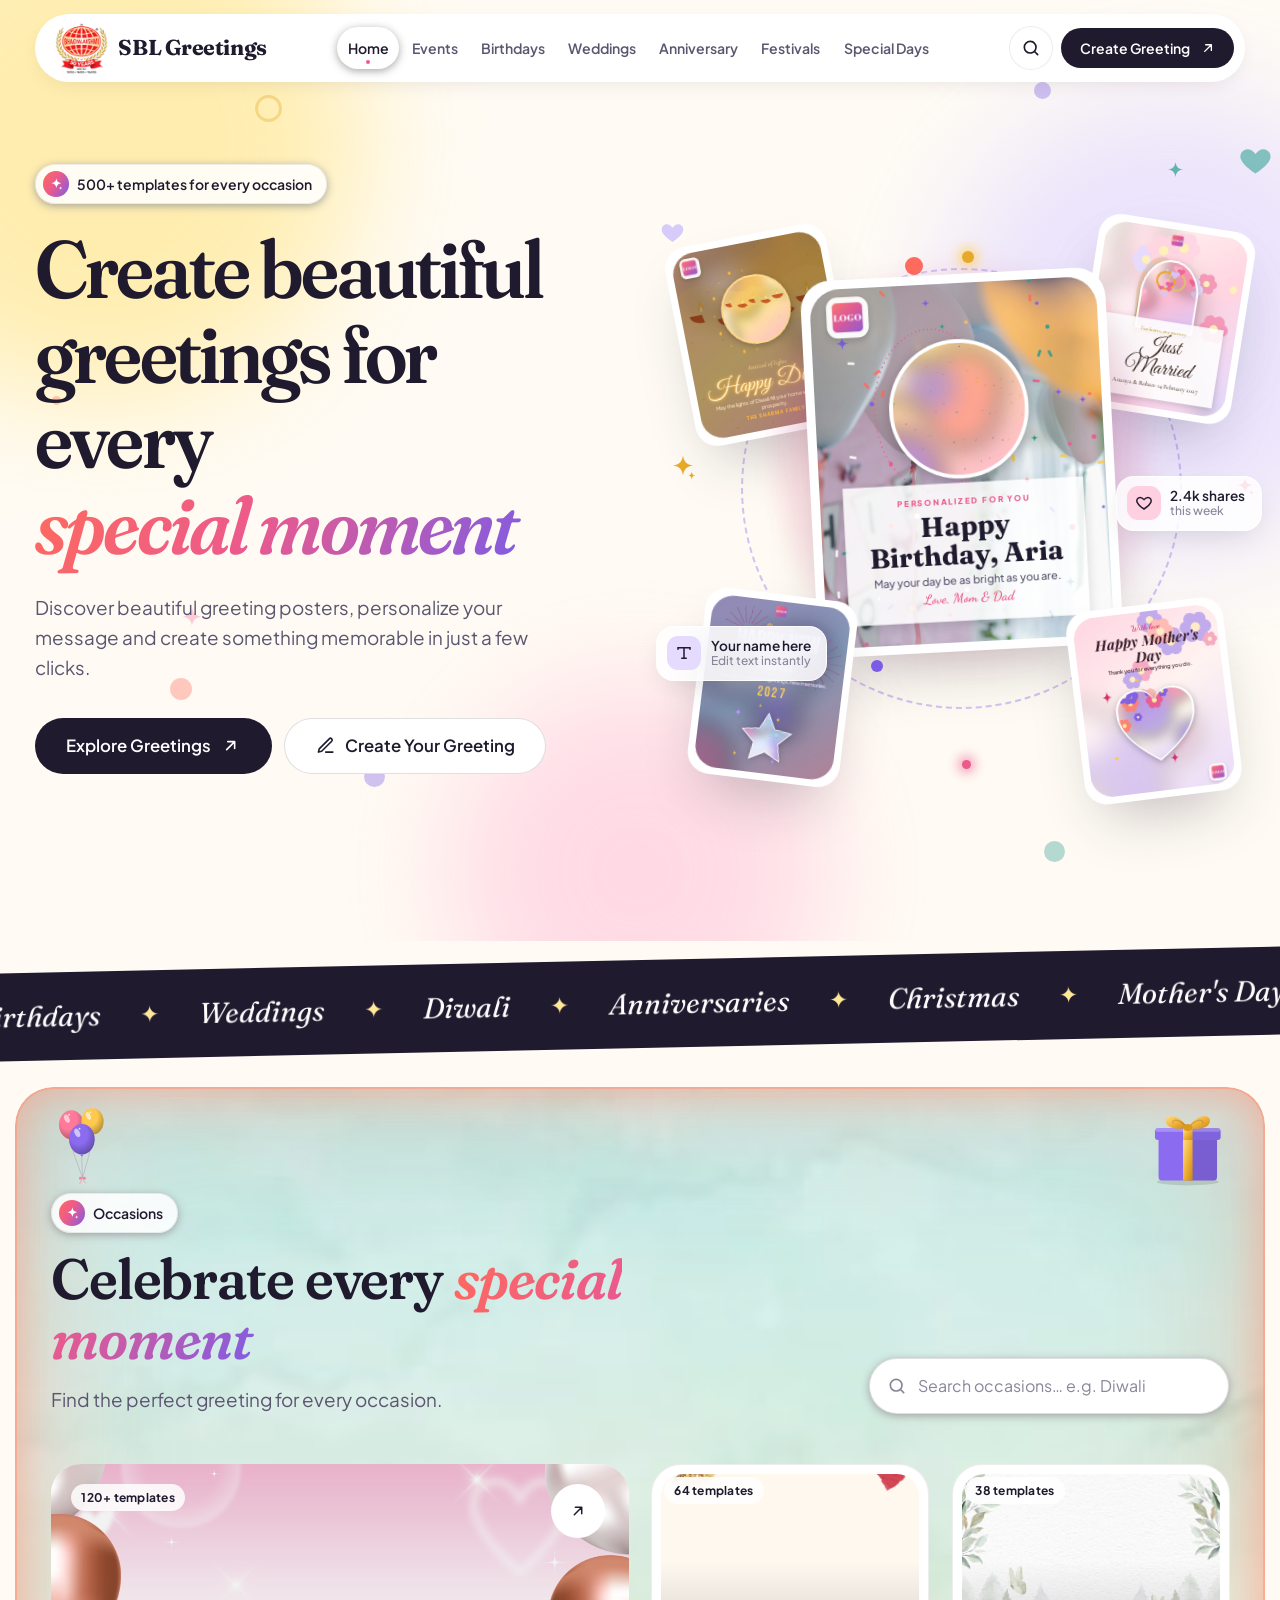
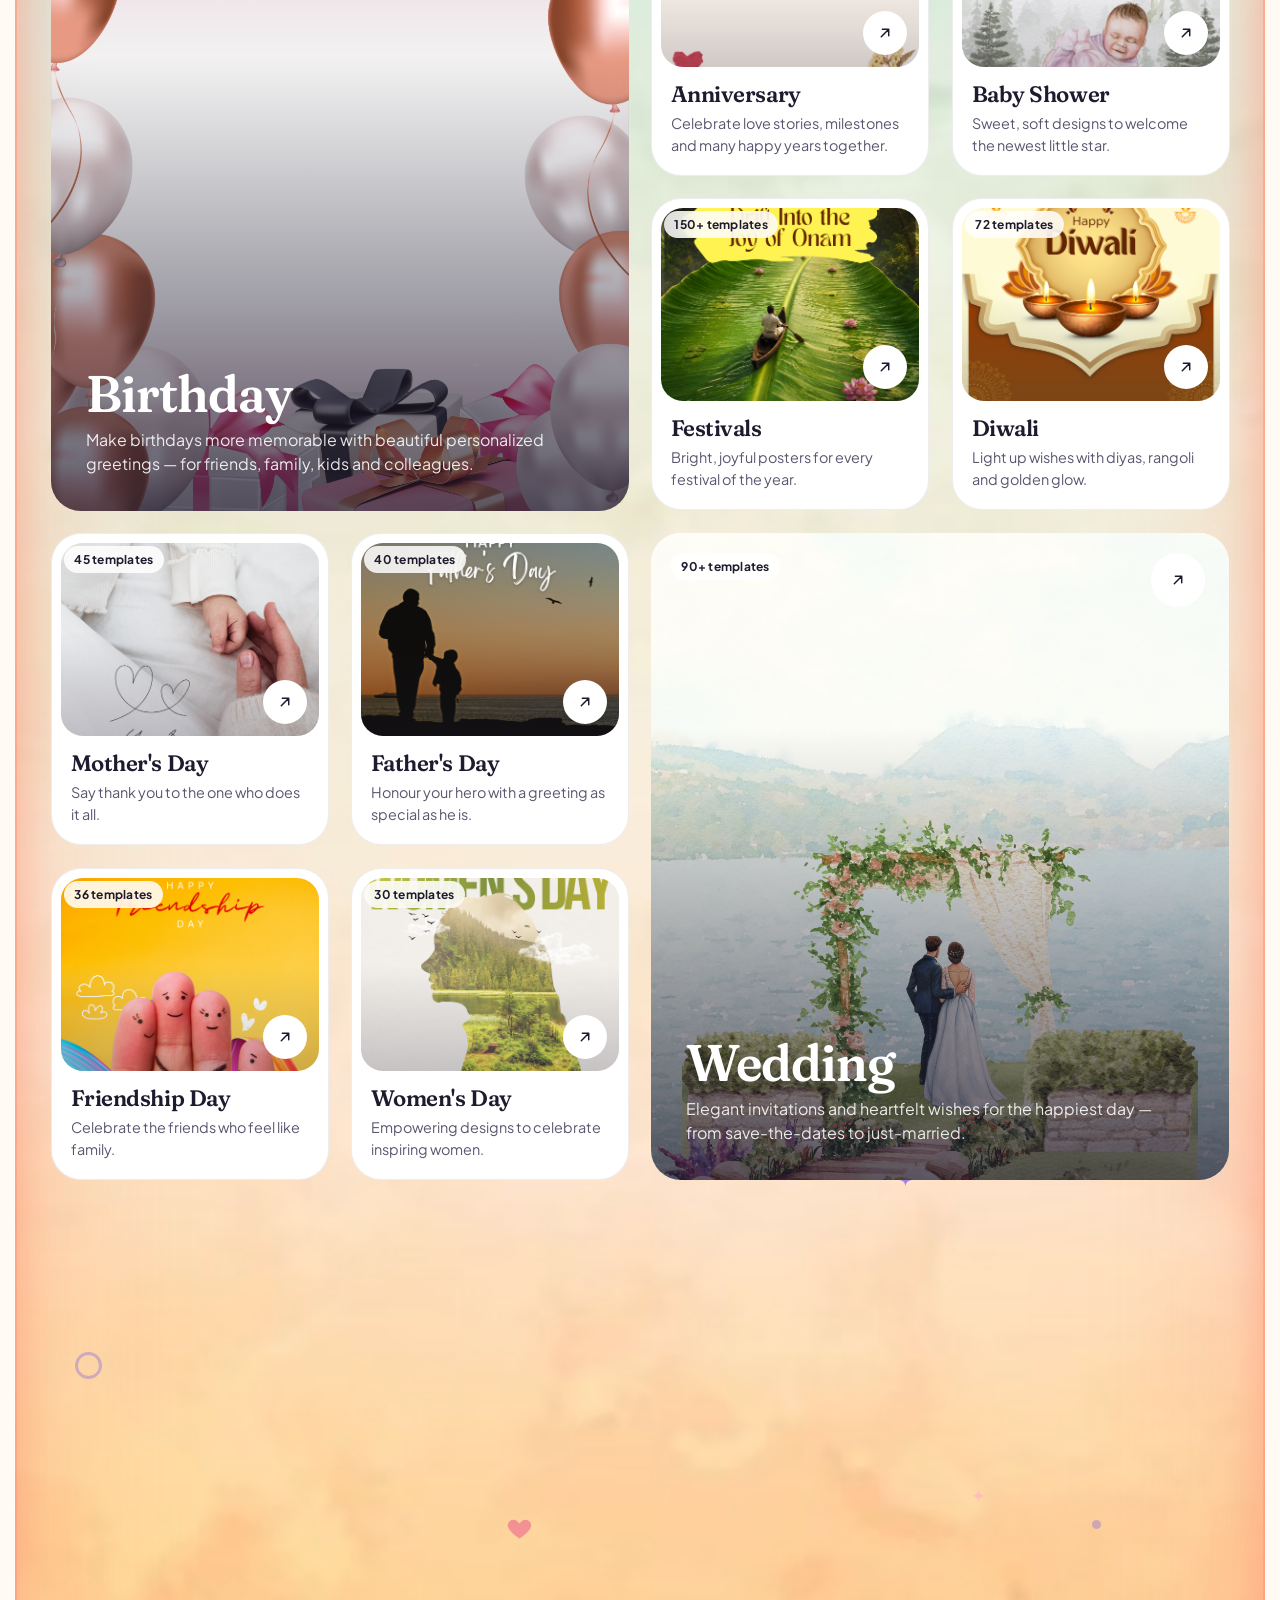
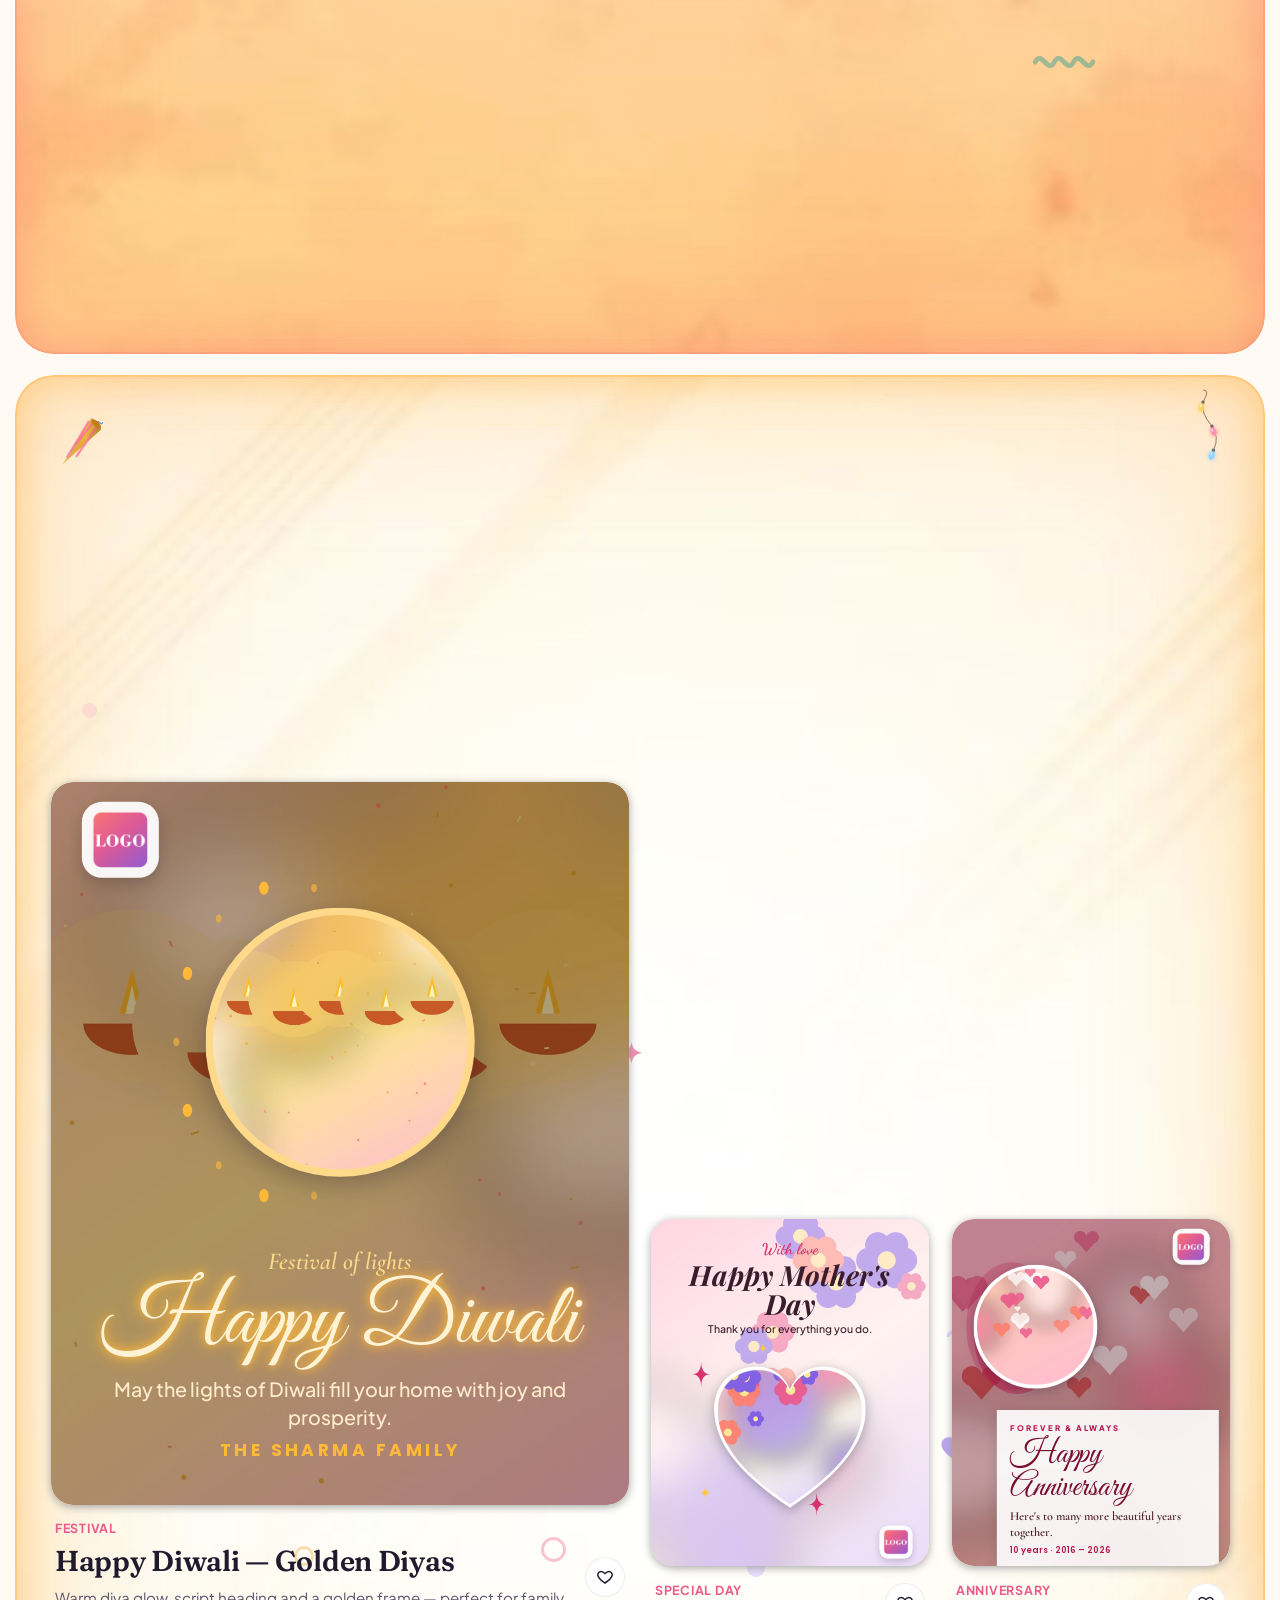
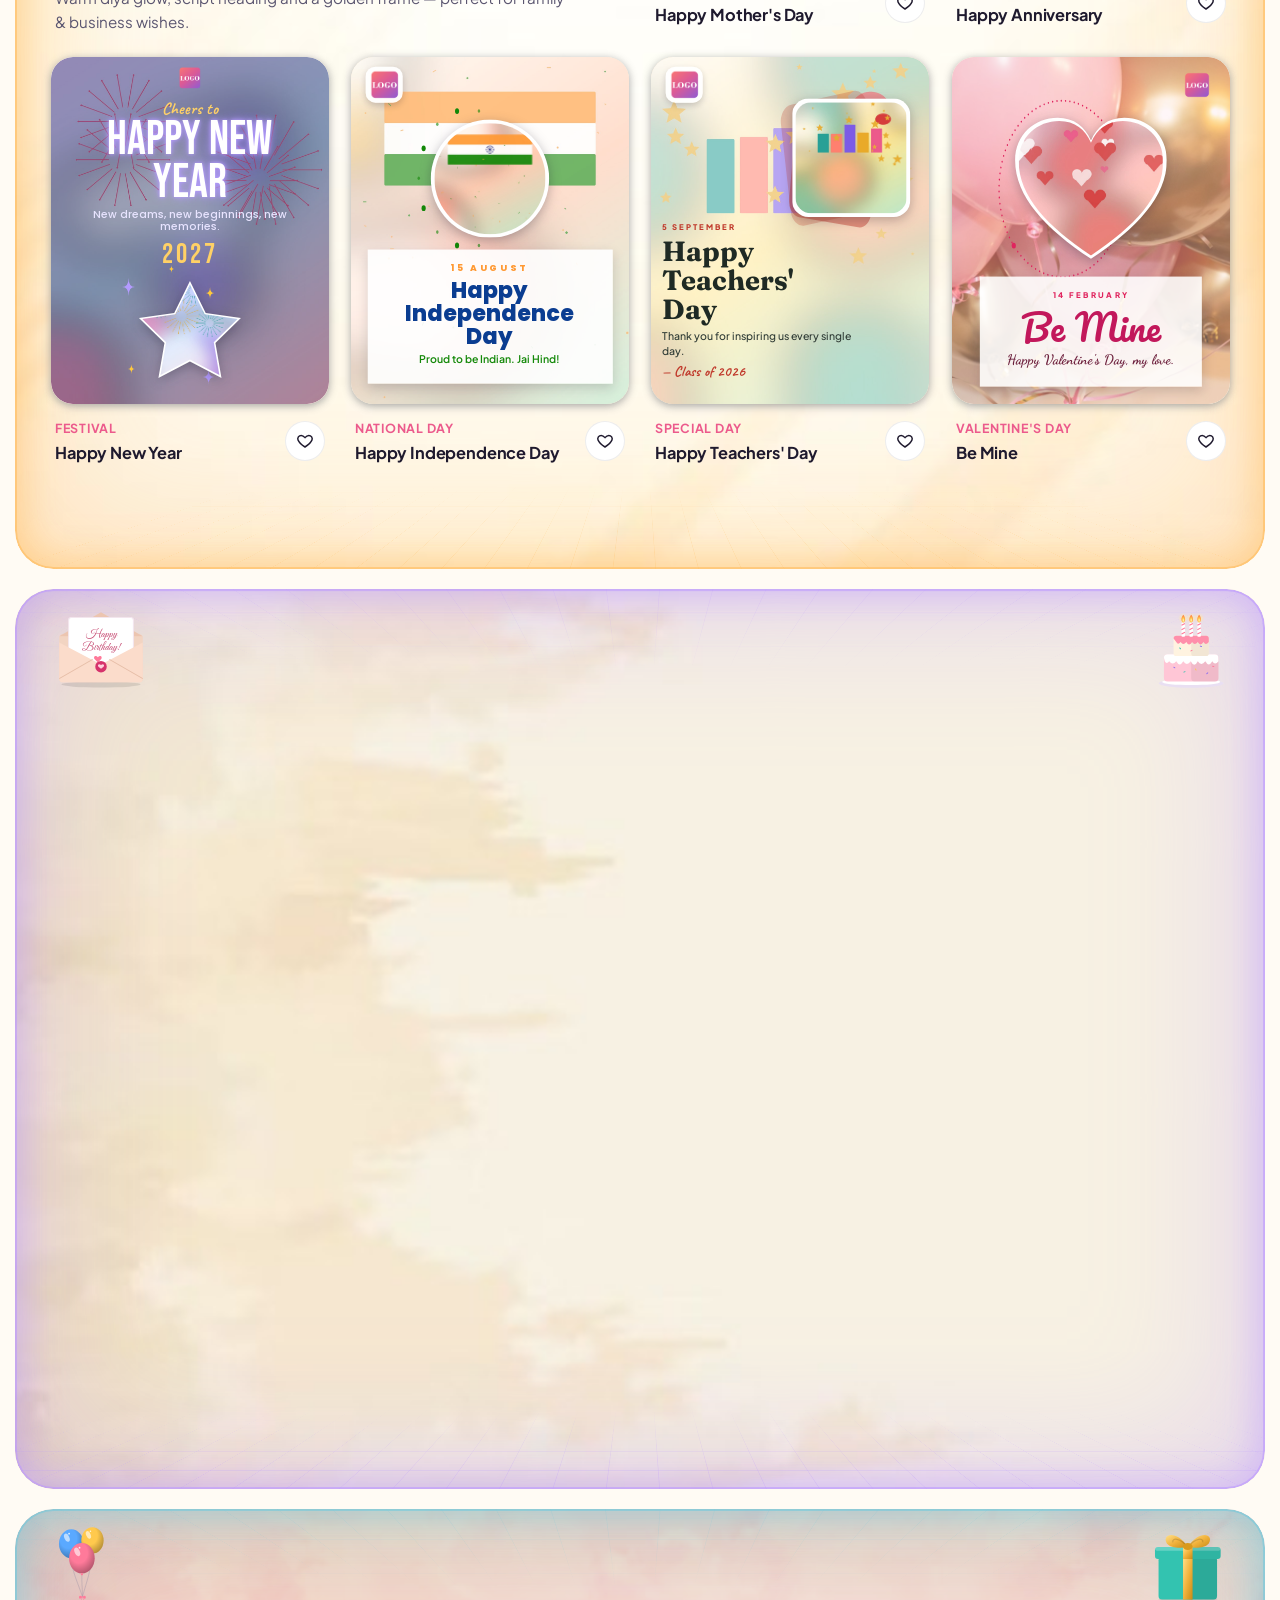
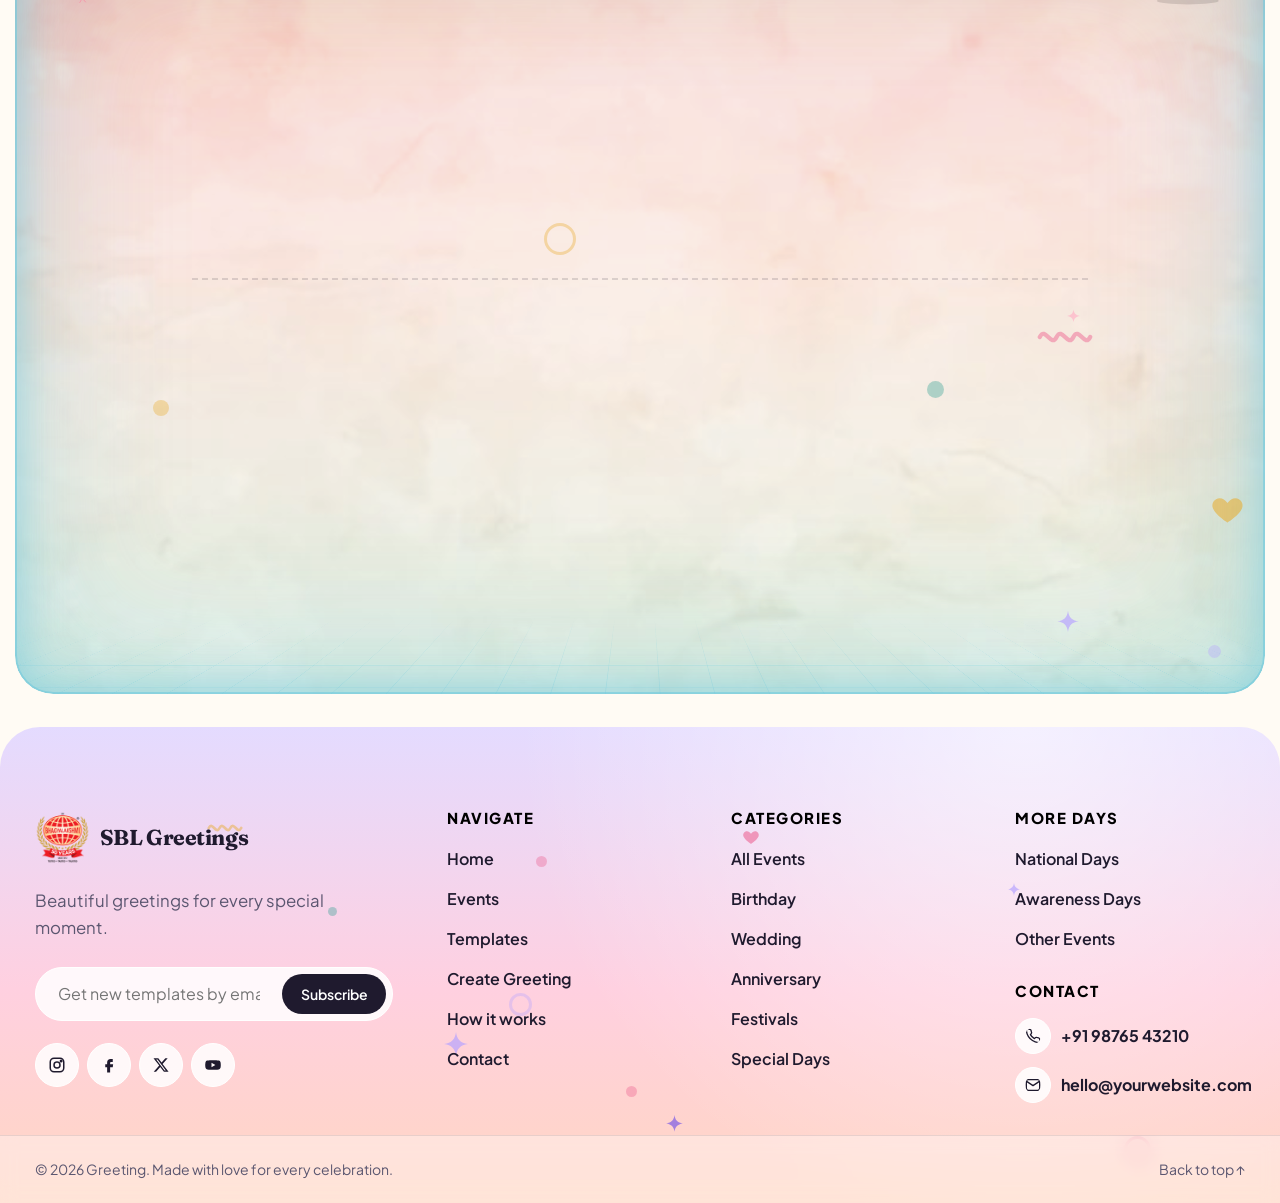
==== frontend/index2.html @ f1f105c4 "Add frontend and backend" ====
<!DOCTYPE html>
<html lang="en">

<head>
  <meta charset="UTF-8">
  <meta name="viewport" content="width=device-width, initial-scale=1">
  <title>Greetings — Beautiful Greeting Posters for Every Special Moment</title>
  <meta name="description"
    content="Discover beautiful greeting posters for birthdays, weddings, festivals and special days. Personalize your message and download in seconds.">
  <meta name="theme-color" content="#fffbf4">
  <link rel="icon" type="image/png" href="images/icons/favicon.png">

  <link rel="preconnect" href="https://fonts.googleapis.com">
  <link rel="preconnect" href="https://fonts.gstatic.com" crossorigin>
  <link
    href="https://fonts.googleapis.com/css2?family=Bebas+Neue&family=Caveat:wght@500;700&family=Cormorant+Garamond:ital,wght@0,500;0,600;0,700;1,500;1,600&family=Dancing+Script:wght@500;700&family=Fraunces:ital,opsz,wght@0,9..144,400..700;1,9..144,400..700&family=Great+Vibes&family=Lobster&family=Pacifico&family=Playfair+Display:ital,wght@0,400;0,700;1,400;1,700&family=Plus+Jakarta+Sans:wght@400;500;600;700;800&family=Poppins:ital,wght@0,400;0,500;0,600;0,700;0,800;1,500&display=swap"
    rel="stylesheet">

  <link rel="stylesheet" href="css/style.css">
  <link rel="stylesheet" href="css/poster.css">
  <link rel="stylesheet" href="css/responsive.css">
  <link rel="stylesheet" href="css/editor.css">
  <link rel="stylesheet" href="css/paid.css">
  <!-- Home page section backgrounds & side elements -->
  <link rel="stylesheet" href="css/home.css">
  <script>document.documentElement.classList.add('js');</script>
</head>

<body class="is-loading page-home" data-root="">

  <!-- Icon sprite (UI icons only) -->
  <svg width="0" height="0" style="position:absolute" aria-hidden="true">
    <symbol id="i-arrow" viewBox="0 0 24 24" fill="none" stroke="currentColor" stroke-width="2" stroke-linecap="round"
      stroke-linejoin="round">
      <path d="M5 12h14M13 6l6 6-6 6" />
    </symbol>
    <symbol id="i-search" viewBox="0 0 24 24" fill="none" stroke="currentColor" stroke-width="2" stroke-linecap="round">
      <circle cx="11" cy="11" r="7" />
      <path d="m20 20-3.5-3.5" />
    </symbol>
    <symbol id="i-close" viewBox="0 0 24 24" fill="none" stroke="currentColor" stroke-width="2" stroke-linecap="round">
      <path d="M6 6l12 12M18 6 6 18" />
    </symbol>
    <symbol id="i-edit" viewBox="0 0 24 24" fill="none" stroke="currentColor" stroke-width="2" stroke-linecap="round"
      stroke-linejoin="round">
      <path d="M12 20h9" />
      <path d="M16.5 3.5a2.1 2.1 0 0 1 3 3L7 19l-4 1 1-4Z" />
    </symbol>
    <symbol id="i-eye" viewBox="0 0 24 24" fill="none" stroke="currentColor" stroke-width="2" stroke-linecap="round"
      stroke-linejoin="round">
      <path d="M2 12s3.5-7 10-7 10 7 10 7-3.5 7-10 7S2 12 2 12Z" />
      <circle cx="12" cy="12" r="3" />
    </symbol>
    <symbol id="i-download" viewBox="0 0 24 24" fill="none" stroke="currentColor" stroke-width="2"
      stroke-linecap="round" stroke-linejoin="round">
      <path d="M12 3v12M7 10l5 5 5-5M5 21h14" />
    </symbol>
    <symbol id="i-heart" viewBox="0 0 24 24" fill="none" stroke="currentColor" stroke-width="2" stroke-linejoin="round">
      <path
        d="M12 20s-7.5-4.6-9.3-9.2C1.5 7.6 3.7 4.5 7 4.5c2 0 3.4 1.1 5 3 1.6-1.9 3-3 5-3 3.3 0 5.5 3.1 4.3 6.3C19.5 15.4 12 20 12 20Z" />
    </symbol>
    <symbol id="i-sparkle" viewBox="0 0 24 24" fill="currentColor">
      <path d="M12 2c.6 4.8 2.9 7.3 8 8-5.1.7-7.4 3.2-8 8-.6-4.8-2.9-7.3-8-8 5.1-.7 7.4-3.2 8-8Z" />
      <path d="M19 15c.3 2 1.1 2.8 3 3-1.9.2-2.7 1-3 3-.3-2-1.1-2.8-3-3 1.9-.2 2.7-1 3-3Z" />
    </symbol>
    <symbol id="i-image" viewBox="0 0 24 24" fill="none" stroke="currentColor" stroke-width="2" stroke-linecap="round"
      stroke-linejoin="round">
      <rect x="3" y="3" width="18" height="18" rx="4" />
      <circle cx="9" cy="9" r="2" />
      <path d="m21 15-5-5L5 21" />
    </symbol>
    <symbol id="i-type" viewBox="0 0 24 24" fill="none" stroke="currentColor" stroke-width="2" stroke-linecap="round">
      <path d="M4 7V5h16v2M9 19h6M12 5v14" />
    </symbol>
    <symbol id="i-check" viewBox="0 0 24 24" fill="none" stroke="currentColor" stroke-width="3" stroke-linecap="round"
      stroke-linejoin="round">
      <path d="m5 12 5 5L20 7" />
    </symbol>
    <symbol id="i-layout" viewBox="0 0 24 24" fill="none" stroke="currentColor" stroke-width="2"
      stroke-linejoin="round">
      <rect x="3" y="3" width="7" height="9" rx="2" />
      <rect x="14" y="3" width="7" height="5" rx="2" />
      <rect x="14" y="12" width="7" height="9" rx="2" />
      <rect x="3" y="16" width="7" height="5" rx="2" />
    </symbol>
    <symbol id="i-share" viewBox="0 0 24 24" fill="none" stroke="currentColor" stroke-width="2" stroke-linecap="round"
      stroke-linejoin="round">
      <circle cx="18" cy="5" r="3" />
      <circle cx="6" cy="12" r="3" />
      <circle cx="18" cy="19" r="3" />
      <path d="m8.6 13.5 6.8 4M15.4 6.5l-6.8 4" />
    </symbol>
    <symbol id="i-instagram" viewBox="0 0 24 24" fill="none" stroke="currentColor" stroke-width="2">
      <rect x="3" y="3" width="18" height="18" rx="5" />
      <circle cx="12" cy="12" r="4" />
      <circle cx="17.5" cy="6.5" r="1" fill="currentColor" />
    </symbol>
    <symbol id="i-facebook" viewBox="0 0 24 24" fill="currentColor">
      <path d="M14 8h3V4h-3c-2.8 0-4.5 1.8-4.5 4.6V11H7v4h2.5v7h4v-7H17l.5-4h-4V9c0-.6.4-1 1-1Z" />
    </symbol>
    <symbol id="i-x" viewBox="0 0 24 24" fill="currentColor">
      <path
        d="M17.8 3h3.1l-6.8 7.7 8 10.3h-6.2l-4.9-6.3L5.4 21H2.3l7.3-8.3L2 3h6.4l4.4 5.8L17.8 3Zm-1.1 16.2h1.7L7.4 4.7H5.6l11.1 14.5Z" />
    </symbol>
    <symbol id="i-pinterest" viewBox="0 0 24 24" fill="currentColor">
      <path
        d="M12 2a10 10 0 0 0-3.6 19.3c-.1-.8-.2-2 0-2.9l1.3-5.4s-.3-.7-.3-1.6c0-1.5.9-2.7 2-2.7.9 0 1.4.7 1.4 1.5 0 .9-.6 2.3-.9 3.6-.3 1.1.5 2 1.6 2 1.9 0 3.4-2 3.4-5 0-2.6-1.9-4.4-4.5-4.4-3.1 0-4.9 2.3-4.9 4.7 0 .9.4 1.9.8 2.5.1.1.1.2.1.3l-.3 1.2c0 .2-.2.3-.4.2-1.4-.6-2.2-2.6-2.2-4.2 0-3.4 2.5-6.6 7.2-6.6 3.8 0 6.7 2.7 6.7 6.3 0 3.8-2.4 6.8-5.7 6.8-1.1 0-2.2-.6-2.5-1.3l-.7 2.6c-.2 1-.9 2.2-1.4 2.9A10 10 0 1 0 12 2Z" />
    </symbol>
    <symbol id="i-youtube" viewBox="0 0 24 24" fill="currentColor">
      <path
        d="M22 8.2a3 3 0 0 0-2.1-2.1C18 5.6 12 5.6 12 5.6s-6 0-7.9.5A3 3 0 0 0 2 8.2 31 31 0 0 0 1.6 12 31 31 0 0 0 2 15.8a3 3 0 0 0 2.1 2.1c1.9.5 7.9.5 7.9.5s6 0 7.9-.5a3 3 0 0 0 2.1-2.1c.4-1.2.4-3.8.4-3.8s0-2.6-.4-3.8ZM10 15V9l5.2 3L10 15Z" />
    </symbol>
  </svg>

  <!-- Shared gradients for the homepage decorations -->
  <svg width="0" height="0" style="position:absolute" aria-hidden="true">
    <defs>
      <radialGradient id="dzShade" cx=".38" cy=".32" r=".75">
        <stop offset=".45" stop-color="#000" stop-opacity="0" />
        <stop offset="1" stop-color="#000" stop-opacity=".32" />
      </radialGradient>
      <linearGradient id="dzGold" x1="0" y1="0" x2="1" y2="1">
        <stop offset="0" stop-color="#ffe08a" />
        <stop offset=".5" stop-color="#f2b33d" />
        <stop offset="1" stop-color="#c98a14" />
      </linearGradient>
      <linearGradient id="dzConeShade" x1="0" y1="0" x2="1" y2="0">
        <stop offset="0" stop-color="#fff" stop-opacity=".25" />
        <stop offset=".6" stop-color="#000" stop-opacity="0" />
        <stop offset="1" stop-color="#000" stop-opacity=".22" />
      </linearGradient>
      <radialGradient id="dzFlame" cx=".5" cy=".7" r=".6">
        <stop offset="0" stop-color="#fff7cc" />
        <stop offset=".45" stop-color="#ffc94d" />
        <stop offset="1" stop-color="#ff7a3d" />
      </radialGradient>
      <radialGradient id="dzGlow">
        <stop offset="0" stop-color="#ffe9a8" stop-opacity=".9" />
        <stop offset="1" stop-color="#ffe9a8" stop-opacity="0" />
      </radialGradient>
    </defs>
  </svg>

  <a class="skip-link" href="#main">Skip to content</a>

  <!-- ================= HEADER ================= -->
  <header class="site-header" id="siteHeader">
    <div class="container">
      <nav class="nav" aria-label="Main navigation">
        <a href="index.html" class="logo" aria-label="Greetings home">
          <img src="images/logo/logo.png" alt="" width="38" height="38">
          <span>SBL Greetings</span>
        </a>

        <ul class="nav__menu">
          <li><a class="nav__link is-active" href="index.html" aria-current="page">Home</a></li>
          <li><a class="nav__link" href="events/events.html">Events</a></li>
          <li><a class="nav__link" href="events/birthday.html">Birthdays</a></li>
          <li><a class="nav__link" href="events/wedding.html">Weddings</a></li>
          <li><a class="nav__link" href="events/anniversary.html">Anniversary</a></li>
          <li><a class="nav__link" href="events/festivals.html">Festivals</a></li>
          <li><a class="nav__link" href="events/special-days.html">Special Days</a></li>
        </ul>

        <div class="nav__actions">
          <button class="icon-btn" type="button" data-search-open aria-label="Search greetings">
            <svg class="icon">
              <use href="#i-search" />
            </svg>
          </button>
          <button class="btn btn--sm nav__cta-desktop" type="button" data-edit="blank-01">
            Create Greeting <svg class="icon icon--arrow">
              <use href="#i-arrow" />
            </svg>
          </button>
          <button class="nav__toggle" type="button" aria-label="Open menu" aria-expanded="false"
            aria-controls="mobileMenu">
            <span></span><span></span>
          </button>
        </div>
      </nav>
    </div>
  </header>

  <!-- Mobile menu -->
  <div class="mobile-menu" id="mobileMenu" aria-label="Mobile navigation">
    <ul class="mobile-menu__list">
      <li><a class="mobile-menu__link is-active" href="index.html" aria-current="page">Home <svg class="icon">
            <use href="#i-arrow" />
          </svg></a></li>
      <li><a class="mobile-menu__link" href="events/events.html">Events <svg class="icon">
            <use href="#i-arrow" />
          </svg></a></li>
      <li><a class="mobile-menu__link" href="events/birthday.html">Birthdays <svg class="icon">
            <use href="#i-arrow" />
          </svg></a></li>
      <li><a class="mobile-menu__link" href="events/wedding.html">Weddings <svg class="icon">
            <use href="#i-arrow" />
          </svg></a></li>
      <li><a class="mobile-menu__link" href="events/anniversary.html">Anniversary <svg class="icon">
            <use href="#i-arrow" />
          </svg></a></li>
      <li><a class="mobile-menu__link" href="events/festivals.html">Festivals <svg class="icon">
            <use href="#i-arrow" />
          </svg></a></li>
      <li><a class="mobile-menu__link" href="events/special-days.html">Special Days <svg class="icon">
            <use href="#i-arrow" />
          </svg></a></li>
    </ul>
    <div class="mobile-menu__foot">
      <button class="btn btn--lg" type="button" data-edit="blank-01">Create Greeting <svg class="icon icon--arrow">
          <use href="#i-arrow" />
        </svg></button>
    </div>
  </div>

  <main id="main">

    <!-- ================= HERO ================= -->
    <section class="hero" aria-labelledby="heroTitle" data-floaters="16">
      <!-- Animated ribbons (decorative) -->
      <svg class="hero-ribbons" viewBox="0 0 1440 800" preserveAspectRatio="xMidYMid slice" aria-hidden="true">

        <path class="ribbon ribbon--1" d="M-60 620 C 180 470, 360 760, 620 600 S 1040 380, 1500 560"
          stroke="url(#rb1)" />
        <path class="ribbon ribbon--2" d="M-60 180 C 220 60, 420 300, 700 170 S 1150 40, 1500 150" stroke="url(#rb2)" />
        <path class="ribbon ribbon--3" d="M-60 420 C 260 520, 520 300, 820 430 S 1260 560, 1500 380"
          stroke="url(#rb3)" />
      </svg>

      <div class="blob blob--yellow blob--a"></div>
      <div class="blob blob--lavender blob--b"></div>
      <div class="blob blob--pink blob--c"></div>

      <div class="container hero__grid">
        <div class="hero__content">
          <span class="eyebrow" data-reveal="fade-up">
            <span class="eyebrow__dot"><svg class="icon">
                <use href="#i-sparkle" />
              </svg></span>
            500+ templates for every occasion
          </span>

          <h1 class="hero__title" id="heroTitle">
            <span class="line"><span>Create beautiful</span></span>
            <span class="line"><span>greetings for every</span></span>
            <span class="line"><span><span class="text-gradient">special moment</span></span></span>
          </h1>

          <p class="hero__text" data-reveal="fade-up" style="--delay:.25s">
            Discover beautiful greeting posters, personalize your message and create something memorable in just a few
            clicks.
          </p>

          <div class="hero__cta" data-reveal="fade-up" style="--delay:.35s">
            <a class="btn btn--lg" href="#events">
              Explore Greetings <svg class="icon icon--arrow">
                <use href="#i-arrow" />
              </svg>
            </a>
            <button class="btn btn--lg btn--light" type="button" data-edit="blank-01">
              <svg class="icon">
                <use href="#i-edit" />
              </svg> Create Your Greeting
            </button>
          </div>

          <div class="hero__proof" data-reveal="fade-up" style="--delay:.45s">
            <div class="avatars" aria-hidden="true">
              <span>AK</span><span>RS</span><span>MJ</span><span>+</span>
            </div>
            <p class="hero__proof-text">
              <strong><span class="stars" aria-hidden="true">★★★★★</span> 12,000+ greetings</strong>
              created by happy people this month
            </p>
          </div>
        </div>

        <div class="hero-stage" id="heroStage" data-reveal="scale" style="--delay:.15s">
          <span class="deco deco--ring" aria-hidden="true"></span>
          <div class="hero-orbit" aria-hidden="true"><span></span><span></span></div>
          <span class="deco deco--dot deco--dot-a" aria-hidden="true"></span>
          <span class="deco deco--dot deco--dot-b" aria-hidden="true"></span>
          <svg class="deco deco--star deco--star-a" viewBox="0 0 24 24" aria-hidden="true">
            <use href="#i-sparkle" />
          </svg>
          <svg class="deco deco--star deco--star-b" viewBox="0 0 24 24" aria-hidden="true">
            <use href="#i-sparkle" />
          </svg>

          <figure class="hero-card hero-card--1">
            <div class="hero-card__inner">
              <div class="poster" data-name="Happy Diwali — Golden Diyas" style="--accent:#ffb938">
                <img class="poster__bg" src="images/backgrounds/bg-diya.jpg" alt="" style="--pos:50% 50%"
                  loading="lazy">
                <div class="poster__overlay" style="--overlay:rgba(40,12,0,0.38)"></div>
                <figure class="poster__photo" data-shape="circle" data-decor="dots"
                  style="--x:50; --y:36; --w:44; --frame:#ffd98a">
                  <img src="images/photos/diya.jpg" alt="Lit diyas" loading="lazy">
                </figure>
                <figure class="poster__logo" data-badge style="--x:12; --y:8; --w:10"><img
                    src="images/logo/logo-mark.png" alt="Logo"></figure>
                <div class="poster__text" data-anchor="bottom" style="--x:50; --y:94; --w:86">
                  <p class="poster__kicker"
                    style="--font:'Cormorant Garamond'; --fallback:serif; --size:4.2; --weight:600; --color:#ffd98a; --align:center; --style:italic; --gap:0.6">
                    Festival of lights</p>
                  <p class="poster__heading" data-effect="glow"
                    style="--font:'Great Vibes'; --fallback:cursive; --size:15; --weight:400; --color:#fff3d6; --align:center; --lh:1">
                    Happy Diwali</p>
                  <p class="poster__message"
                    style="--font:'Plus Jakarta Sans'; --fallback:sans-serif; --size:3.4; --weight:500; --color:#ffeccc; --align:center; --lh:1.4">
                    May the lights of Diwali fill your home with joy and prosperity.</p>
                  <p class="poster__from"
                    style="--font:'Poppins'; --fallback:sans-serif; --size:3; --weight:700; --color:#ffb938; --align:center; --spacing:0.2em; --case:uppercase">
                    The Sharma Family</p>
                </div>
              </div>
            </div>
          </figure>
          <figure class="hero-card hero-card--2">
            <div class="hero-card__inner">
              <div class="poster" data-name="Just Married" style="--accent:#c9972b">
                <img class="poster__bg" src="images/backgrounds/bg-wedding-flowers.jpg" alt="" style="--pos:50% 50%"
                  loading="lazy">
                <div class="poster__overlay" style="--overlay:rgba(255,255,255,0.35)"></div>
                <figure class="poster__photo" data-shape="arch" data-decor="layers" style="--x:50; --y:37; --w:38">
                  <img src="images/photos/rings-roses.jpg" alt="Wedding rings on roses" loading="lazy">
                </figure>
                <figure class="poster__logo" style="--x:50; --y:6; --w:8"><img src="images/logo/logo-mark.png"
                    alt="Logo"></figure>
                <div class="poster__text" data-anchor="bottom" data-card
                  style="--x:50; --y:95; --w:82; --card:rgba(255,255,255,0.88)">
                  <p class="poster__kicker"
                    style="--font:'Cormorant Garamond'; --fallback:serif; --size:3.8; --weight:600; --color:#c9972b; --align:center; --style:italic">
                    Two hearts, one journey</p>
                  <p class="poster__heading"
                    style="--font:'Great Vibes'; --fallback:cursive; --size:15; --weight:400; --color:#3b2d22; --align:center; --lh:1">
                    Just Married</p>
                  <p class="poster__message"
                    style="--font:'Cormorant Garamond'; --fallback:serif; --size:4.4; --weight:600; --color:#5b4a3c; --align:center">
                    Ananya &amp; Rohan · 14 February 2027</p>
                  <p class="poster__from"
                    style="--font:'Cormorant Garamond'; --fallback:serif; --size:4; --weight:600; --color:#5b4a3c; --align:center">
                  </p>
                </div>
              </div>
            </div>
          </figure>
          <figure class="hero-card hero-card--main">
            <div class="hero-card__inner">
              <div class="poster" data-name="Happy Birthday, Aria" data-confetti="5" style="--accent:#ec5a8c">
                <img class="poster__bg" src="images/backgrounds/bg-balloons-pastel.jpg" alt="" style="--pos:50% 50%"
                  loading="lazy">
                <div class="poster__overlay" style="--overlay:rgba(255,255,255,0.1)"></div>
                <figure class="poster__photo" data-shape="circle" data-decor="ring" style="--x:50; --y:35; --w:46">
                  <img src="images/photos/cake-candles.jpg" alt="Birthday cake" loading="lazy">
                </figure>
                <figure class="poster__logo" data-badge style="--x:13; --y:8; --w:11"><img
                    src="images/logo/logo-mark.png" alt="Logo"></figure>
                <div class="poster__text" data-anchor="bottom" data-card
                  style="--x:50; --y:94; --w:84; --card:rgba(255,255,255,0.86)">
                  <p class="poster__kicker"
                    style="--font:'Plus Jakarta Sans'; --fallback:sans-serif; --size:2.8; --weight:800; --color:#ec5a8c; --align:center; --spacing:0.22em; --case:uppercase">
                    Personalized for you</p>
                  <p class="poster__heading"
                    style="--font:'Fraunces'; --fallback:serif; --size:9.5; --weight:700; --color:#1f1a2e; --align:center; --lh:1.05">
                    Happy Birthday, Aria</p>
                  <p class="poster__message"
                    style="--font:'Plus Jakarta Sans'; --fallback:sans-serif; --size:3.8; --weight:500; --color:#5b5670; --align:center">
                    May your day be as bright as you are.</p>
                  <p class="poster__from"
                    style="--font:'Dancing Script'; --fallback:cursive; --size:4.6; --weight:700; --color:#ec5a8c; --align:center">
                    Love, Mom &amp; Dad</p>
                </div>
              </div>
            </div>
          </figure>
          <figure class="hero-card hero-card--3">
            <div class="hero-card__inner">
              <div class="poster" data-name="Happy New Year" style="--accent:#b49bff">
                <img class="poster__bg" src="images/backgrounds/bg-fireworks.jpg" alt="" style="--pos:50% 50%"
                  loading="lazy">
                <div class="poster__overlay" style="--overlay:rgba(10,6,30,0.32)"></div>
                <figure class="poster__photo" data-shape="star" data-decor="sparkles" style="--x:50; --y:79; --w:36">
                  <img src="images/photos/fireworks.jpg" alt="Fireworks" loading="lazy">
                </figure>
                <figure class="poster__logo" style="--x:50; --y:6; --w:8"><img src="images/logo/logo-mark.png"
                    alt="Logo"></figure>
                <div class="poster__text" data-anchor="top" style="--x:50; --y:12; --w:88">
                  <p class="poster__kicker"
                    style="--font:'Caveat'; --fallback:cursive; --size:6; --weight:700; --color:#ffd166; --align:center; --gap:0.2">
                    Cheers to</p>
                  <p class="poster__heading" data-effect="glow"
                    style="--font:'Bebas Neue'; --fallback:sans-serif; --size:17; --weight:400; --color:#ffffff; --align:center; --lh:0.9">
                    Happy New Year</p>
                  <p class="poster__message"
                    style="--font:'Poppins'; --fallback:sans-serif; --size:3.8; --weight:500; --color:#e8e4ff; --align:center">
                    New dreams, new beginnings, new memories.</p>
                  <p class="poster__from"
                    style="--font:'Bebas Neue'; --fallback:sans-serif; --size:10; --weight:400; --color:#ffd166; --align:center; --spacing:0.1em">
                    2027</p>
                </div>
              </div>
            </div>
          </figure>
          <figure class="hero-card hero-card--4">
            <div class="hero-card__inner">
              <div class="poster" data-name="Happy Mother&#x27;s Day" style="--accent:#d6336c">
                <img class="poster__bg" src="images/backgrounds/bg-pink-roses.jpg" alt="" style="--pos:50% 50%"
                  loading="lazy">
                <div class="poster__overlay" style="--overlay:rgba(255,240,245,0.5)"></div>
                <figure class="poster__photo" data-shape="heart" data-decor="sparkles" style="--x:50; --y:63; --w:52">
                  <img src="images/photos/pink-bouquet.jpg" alt="Pink flower bouquet" loading="lazy">
                </figure>
                <figure class="poster__logo" data-badge style="--x:88; --y:93; --w:9"><img
                    src="images/logo/logo-mark.png" alt="Logo"></figure>
                <div class="poster__text" data-anchor="top" style="--x:50; --y:6; --w:86">
                  <p class="poster__kicker"
                    style="--font:'Dancing Script'; --fallback:cursive; --size:5.6; --weight:700; --color:#d6336c; --align:center; --gap:0.6">
                    With love</p>
                  <p class="poster__heading"
                    style="--font:'Playfair Display'; --fallback:serif; --size:10; --weight:700; --color:#3a1d2c; --align:center; --style:italic; --lh:1.05">
                    Happy Mother&#x27;s Day</p>
                  <p class="poster__message"
                    style="--font:'Plus Jakarta Sans'; --fallback:sans-serif; --size:3.8; --weight:500; --color:#3a1d2c; --align:center">
                    Thank you for everything you do.</p>
                  <p class="poster__from"
                    style="--font:'Plus Jakarta Sans'; --fallback:sans-serif; --size:3; --weight:600; --color:#3a1d2c; --align:center">
                  </p>
                </div>
              </div>
            </div>
          </figure>

          <div class="float-chip float-chip--a" aria-hidden="true">
            <span class="float-chip__icon tint-lavender"><svg class="icon">
                <use href="#i-type" />
              </svg></span>
            <span>Your name here<small>Edit text instantly</small></span>
          </div>
          <div class="float-chip float-chip--b" aria-hidden="true">
            <span class="float-chip__icon tint-pink"><svg class="icon">
                <use href="#i-heart" />
              </svg></span>
            <span>2.4k shares<small>this week</small></span>
          </div>
        </div>
      </div>
    </section>

    <!-- ================= MARQUEE ================= -->
    <div class="marquee-wrap" aria-hidden="true">
      <div class="marquee">
        <div class="marquee__track">
          <div class="marquee__group">
            <span class="marquee__item">Birthdays</span>
            <span class="marquee__item">Weddings</span>
            <span class="marquee__item">Diwali</span>
            <span class="marquee__item">Anniversaries</span>
            <span class="marquee__item">Christmas</span>
            <span class="marquee__item">Mother's Day</span>
            <span class="marquee__item">New Year</span>
            <span class="marquee__item">Friendship Day</span>
          </div>
          <div class="marquee__group">
            <span class="marquee__item">Birthdays</span>
            <span class="marquee__item">Weddings</span>
            <span class="marquee__item">Diwali</span>
            <span class="marquee__item">Anniversaries</span>
            <span class="marquee__item">Christmas</span>
            <span class="marquee__item">Mother's Day</span>
            <span class="marquee__item">New Year</span>
            <span class="marquee__item">Friendship Day</span>
          </div>
        </div>
      </div>
    </div>

    <!-- ================= SPECIAL EVENTS ================= -->
    <section class="section sec-stage sec-stage--occasions" id="events" aria-labelledby="eventsTitle"
      data-floaters="10">
      <!-- Party decorations (left / right). Swap a polaroid photo by changing its src. -->
      <div class="dz-col dz-col--left" aria-hidden="true">
        <div class="dz-item dz-wide" style="top:3%;"><svg class="dz-svg dz-balloons " viewBox="0 0 200 300"
            aria-hidden="true">
            <path d="M62 137 C70 190 82 208 102 268" stroke="#9b8fa3" stroke-width="1.4" fill="none" />
            <path d="M138 120 C131 173 120 208 102 268" stroke="#9b8fa3" stroke-width="1.4" fill="none" />
            <path d="M100 191 C100 244 101 208 102 268" stroke="#9b8fa3" stroke-width="1.4" fill="none" />
            <path d="M102 268 q-14 -8 -12 6 q6 4 12 -6 q14 -8 12 6 q-6 4 -12 -6" fill="#ff7a9a" />
            <path d="M102 268 q-4 14 -10 22 M102 268 q4 14 12 20" stroke="#ff7a9a" stroke-width="2" fill="none" />
            <g class="dz-sway" style="--d:5.5s;--dl:0.0s;transform-origin:62px 134px">
              <ellipse cx="62" cy="78" rx="44" ry="51.9" fill="#ff7a9a" />
              <ellipse cx="62" cy="78" rx="44" ry="51.9" fill="url(#dzShade)" />
              <ellipse cx="46.2" cy="56.2" rx="8.8" ry="15.6" fill="#fff" opacity=".6"
                transform="rotate(-24 46.2 56.2)" />
              <ellipse cx="54.1" cy="41.7" rx="3.1" ry="3.1" fill="#fff" opacity=".85" />
              <path d="M57 129.9 L67 129.9 L65 136.9 L59 136.9Z" fill="#ff7a9a" />
            </g>
            <g class="dz-sway" style="--d:6.5s;--dl:-1.7s;transform-origin:138px 117px">
              <ellipse cx="138" cy="66" rx="40" ry="47.2" fill="#ffc94d" />
              <ellipse cx="138" cy="66" rx="40" ry="47.2" fill="url(#dzShade)" />
              <ellipse cx="123.6" cy="46.2" rx="8.0" ry="14.2" fill="#fff" opacity=".6"
                transform="rotate(-24 123.6 46.2)" />
              <ellipse cx="130.8" cy="33.0" rx="2.8" ry="2.8" fill="#fff" opacity=".85" />
              <path d="M133 113.2 L143 113.2 L141 120.2 L135 120.2Z" fill="#ffc94d" />
            </g>
            <g class="dz-sway" style="--d:7.5s;--dl:-3.4s;transform-origin:100px 188px">
              <ellipse cx="100" cy="130" rx="46" ry="54.3" fill="#8b6cf0" />
              <ellipse cx="100" cy="130" rx="46" ry="54.3" fill="url(#dzShade)" />
              <ellipse cx="83.4" cy="107.2" rx="9.2" ry="16.3" fill="#fff" opacity=".6"
                transform="rotate(-24 83.4 107.2)" />
              <ellipse cx="91.7" cy="92.0" rx="3.2" ry="3.3" fill="#fff" opacity=".85" />
              <path d="M95 184.3 L105 184.3 L103 191.3 L97 191.3Z" fill="#8b6cf0" />
            </g>
          </svg></div>
        <div class="dz-item dz-mid" style="top:28%;">
          <figure class="dz-polaroid " style="--r:-7deg;--dl:0s" aria-hidden="true"><span class="dz-tape"></span><img
              src="images/photos/cake-candles.jpg" alt="" loading="lazy">
            <figcaption>Make a wish!</figcaption>
          </figure>
        </div>
        <div class="dz-item dz-mid" style="top:52%;"><svg class="dz-svg dz-gift " viewBox="0 0 130 140"
            aria-hidden="true" style="--dl:0s">
            <ellipse cx="65" cy="132" rx="52" ry="6" fill="#000" opacity=".12" />
            <rect x="16" y="58" width="98" height="72" rx="6" fill="#ff7a9a" />
            <rect x="65" y="58" width="49" height="72" rx="6" fill="#000" opacity=".13" />
            <rect x="57" y="58" width="16" height="72" fill="url(#dzGold)" />
            <g class="dz-lid">
              <rect x="10" y="42" width="110" height="20" rx="5" fill="#ff7a9a" />
              <rect x="10" y="42" width="110" height="6" rx="3" fill="#fff" opacity=".25" />
              <rect x="65" y="42" width="55" height="20" rx="5" fill="#000" opacity=".08" />
              <rect x="57" y="42" width="16" height="20" fill="url(#dzGold)" />
              <path d="M65 42 C46 12 20 20 30 36 C36 44 52 44 65 42Z" fill="url(#dzGold)" />
              <path d="M65 42 C84 12 110 20 100 36 C94 44 78 44 65 42Z" fill="url(#dzGold)" />
              <path d="M65 42 C52 26 38 26 40 34" stroke="#000" stroke-opacity=".15" stroke-width="2" fill="none" />
              <path d="M65 42 C78 26 92 26 90 34" stroke="#000" stroke-opacity=".15" stroke-width="2" fill="none" />
              <ellipse cx="65" cy="41" rx="8" ry="6" fill="#d99a1c" />
            </g>
          </svg></div>
        <div class="dz-item dz-wide" style="top:72%;"><svg class="dz-svg dz-streamer " viewBox="0 0 120 220"
            aria-hidden="true">
            <defs>
              <linearGradient id="stffc94dff7a9a" x1="0" y1="0" x2="1" y2="1">
                <stop offset="0" stop-color="#ffc94d" />
                <stop offset="1" stop-color="#ff7a9a" />
              </linearGradient>
            </defs>
            <path d="M60 4 C10 24 110 44 60 64 C10 84 110 104 60 124 C10 144 110 164 60 184 C30 196 60 214 70 216"
              stroke="url(#stffc94dff7a9a)" stroke-width="9" stroke-linecap="round" fill="none" />
            <path d="M60 4 C10 24 110 44 60 64 C10 84 110 104 60 124 C10 144 110 164 60 184" stroke="#fff"
              stroke-opacity=".35" stroke-width="2.5" fill="none" transform="translate(-2 -2)" />
          </svg></div>
        <div class="dz-item dz-small dz-wide" style="top:90%;"><svg class="dz-svg dz-gift " viewBox="0 0 130 140"
            aria-hidden="true" style="--dl:-1.5s">
            <ellipse cx="65" cy="132" rx="52" ry="6" fill="#000" opacity=".12" />
            <rect x="16" y="58" width="98" height="72" rx="6" fill="#33c3b0" />
            <rect x="65" y="58" width="49" height="72" rx="6" fill="#000" opacity=".13" />
            <rect x="57" y="58" width="16" height="72" fill="url(#dzGold)" />
            <g class="dz-lid">
              <rect x="10" y="42" width="110" height="20" rx="5" fill="#33c3b0" />
              <rect x="10" y="42" width="110" height="6" rx="3" fill="#fff" opacity=".25" />
              <rect x="65" y="42" width="55" height="20" rx="5" fill="#000" opacity=".08" />
              <rect x="57" y="42" width="16" height="20" fill="url(#dzGold)" />
              <path d="M65 42 C46 12 20 20 30 36 C36 44 52 44 65 42Z" fill="url(#dzGold)" />
              <path d="M65 42 C84 12 110 20 100 36 C94 44 78 44 65 42Z" fill="url(#dzGold)" />
              <path d="M65 42 C52 26 38 26 40 34" stroke="#000" stroke-opacity=".15" stroke-width="2" fill="none" />
              <path d="M65 42 C78 26 92 26 90 34" stroke="#000" stroke-opacity=".15" stroke-width="2" fill="none" />
              <ellipse cx="65" cy="41" rx="8" ry="6" fill="#d99a1c" />
            </g>
          </svg></div>
      </div>
      <div class="dz-col dz-col--right" aria-hidden="true">
        <div class="dz-item dz-wide" style="top:4%;"><svg class="dz-svg dz-popper " viewBox="0 0 220 220"
            aria-hidden="true" overflow="visible">
            <g class="dz-bit" style="--tx:31px;--ty:-48px;--r:292deg;--dl:-1.53s">
              <g transform="translate(112 86)">
                <rect x="-4" y="-2" width="8" height="4" rx="1" fill="#ff7a9a" />
              </g>
            </g>
            <g class="dz-bit" style="--tx:16px;--ty:-49px;--r:371deg;--dl:-2.94s">
              <g transform="translate(112 86)">
                <circle r="3" fill="#ffc94d" />
              </g>
            </g>
            <g class="dz-bit" style="--tx:103px;--ty:-7px;--r:203deg;--dl:-1.67s">
              <g transform="translate(112 86)">
                <path d="M0 0 q4 -6 8 0 q4 6 8 0" stroke="#8b6cf0" stroke-width="2.2" fill="none" />
              </g>
            </g>
            <g class="dz-bit" style="--tx:73px;--ty:-75px;--r:513deg;--dl:-0.34s">
              <g transform="translate(112 86)">
                <rect x="-4" y="-2" width="8" height="4" rx="1" fill="#33c3b0" />
              </g>
            </g>
            <g class="dz-bit" style="--tx:58px;--ty:-99px;--r:514deg;--dl:-2.05s">
              <g transform="translate(112 86)">
                <circle r="3" fill="#ffa26b" />
              </g>
            </g>
            <g class="dz-bit" style="--tx:39px;--ty:-57px;--r:174deg;--dl:-0.99s">
              <g transform="translate(112 86)">
                <path d="M0 0 q4 -6 8 0 q4 6 8 0" stroke="#5aa9ff" stroke-width="2.2" fill="none" />
              </g>
            </g>
            <g class="dz-bit" style="--tx:95px;--ty:-35px;--r:527deg;--dl:-2.72s">
              <g transform="translate(112 86)">
                <rect x="-4" y="-2" width="8" height="4" rx="1" fill="#ff7a9a" />
              </g>
            </g>
            <g class="dz-bit" style="--tx:78px;--ty:-77px;--r:262deg;--dl:-2.15s">
              <g transform="translate(112 86)">
                <circle r="3" fill="#ffc94d" />
              </g>
            </g>
            <g class="dz-bit" style="--tx:53px;--ty:-33px;--r:332deg;--dl:-0.90s">
              <g transform="translate(112 86)">
                <path d="M0 0 q4 -6 8 0 q4 6 8 0" stroke="#8b6cf0" stroke-width="2.2" fill="none" />
              </g>
            </g>
            <g class="dz-bit" style="--tx:106px;--ty:18px;--r:370deg;--dl:-2.69s">
              <g transform="translate(112 86)">
                <rect x="-4" y="-2" width="8" height="4" rx="1" fill="#33c3b0" />
              </g>
            </g>
            <g class="dz-bit" style="--tx:13px;--ty:-69px;--r:450deg;--dl:-2.82s">
              <g transform="translate(112 86)">
                <circle r="3" fill="#ffa26b" />
              </g>
            </g>
            <g class="dz-bit" style="--tx:86px;--ty:1px;--r:301deg;--dl:-1.36s">
              <g transform="translate(112 86)">
                <path d="M0 0 q4 -6 8 0 q4 6 8 0" stroke="#5aa9ff" stroke-width="2.2" fill="none" />
              </g>
            </g>
            <g class="dz-bit" style="--tx:50px;--ty:-65px;--r:209deg;--dl:-0.98s">
              <g transform="translate(112 86)">
                <rect x="-4" y="-2" width="8" height="4" rx="1" fill="#ff7a9a" />
              </g>
            </g>
            <g class="dz-bit" style="--tx:53px;--ty:-3px;--r:113deg;--dl:-1.48s">
              <g transform="translate(112 86)">
                <circle r="3" fill="#ffc94d" />
              </g>
            </g>
            <g class="dz-bit" style="--tx:83px;--ty:22px;--r:421deg;--dl:-1.51s">
              <g transform="translate(112 86)">
                <path d="M0 0 q4 -6 8 0 q4 6 8 0" stroke="#8b6cf0" stroke-width="2.2" fill="none" />
              </g>
            </g>
            <g class="dz-bit" style="--tx:81px;--ty:-88px;--r:190deg;--dl:-0.21s">
              <g transform="translate(112 86)">
                <rect x="-4" y="-2" width="8" height="4" rx="1" fill="#33c3b0" />
              </g>
            </g>
            <g class="dz-bit" style="--tx:94px;--ty:11px;--r:315deg;--dl:-0.88s">
              <g transform="translate(112 86)">
                <circle r="3" fill="#ffa26b" />
              </g>
            </g>
            <g class="dz-bit" style="--tx:71px;--ty:-74px;--r:254deg;--dl:-2.03s">
              <g transform="translate(112 86)">
                <path d="M0 0 q4 -6 8 0 q4 6 8 0" stroke="#5aa9ff" stroke-width="2.2" fill="none" />
              </g>
            </g>
            <path d="M22 196 L98 74 Q118 84 124 104 Z" fill="url(#dzGold)" />
            <path d="M44 160 L104 84 M58 176 L114 96 M34 178 L92 82" stroke="#ff7a9a" stroke-width="6" opacity=".85" />
            <path d="M22 196 L98 74 Q118 84 124 104 Z" fill="url(#dzConeShade)" />
            <ellipse cx="111" cy="89" rx="16" ry="7" transform="rotate(42 111 89)" fill="#c47f12" />
          </svg></div>
        <div class="dz-item dz-tiny dz-wide" style="top:22%;"><svg class="dz-svg dz-star dz-twinkle" viewBox="0 0 40 40"
            aria-hidden="true">
            <path d="M20 0 C21 13 27 19 40 20 C27 21 21 27 20 40 C19 27 13 21 0 20 C13 19 19 13 20 0Z" fill="#ffc94d" />
          </svg></div>
        <div class="dz-item dz-mid" style="top:38%;">
          <figure class="dz-polaroid " style="--r:6deg;--dl:-2s" aria-hidden="true"><span class="dz-tape"></span><img
              src="images/photos/confetti-woman.jpg" alt="" loading="lazy">
            <figcaption>Best day ever</figcaption>
          </figure>
        </div>
        <div class="dz-item dz-wide" style="top:66%;"><svg class="dz-svg dz-balloons " viewBox="0 0 200 300"
            aria-hidden="true">
            <path d="M62 137 C70 190 82 208 102 268" stroke="#9b8fa3" stroke-width="1.4" fill="none" />
            <path d="M138 120 C131 173 120 208 102 268" stroke="#9b8fa3" stroke-width="1.4" fill="none" />
            <path d="M100 191 C100 244 101 208 102 268" stroke="#9b8fa3" stroke-width="1.4" fill="none" />
            <path d="M102 268 q-14 -8 -12 6 q6 4 12 -6 q14 -8 12 6 q-6 4 -12 -6" fill="#ff7a9a" />
            <path d="M102 268 q-4 14 -10 22 M102 268 q4 14 12 20" stroke="#ff7a9a" stroke-width="2" fill="none" />
            <g class="dz-sway" style="--d:5.5s;--dl:0.0s;transform-origin:62px 134px">
              <ellipse cx="62" cy="78" rx="44" ry="51.9" fill="#33c3b0" />
              <ellipse cx="62" cy="78" rx="44" ry="51.9" fill="url(#dzShade)" />
              <ellipse cx="46.2" cy="56.2" rx="8.8" ry="15.6" fill="#fff" opacity=".6"
                transform="rotate(-24 46.2 56.2)" />
              <ellipse cx="54.1" cy="41.7" rx="3.1" ry="3.1" fill="#fff" opacity=".85" />
              <path d="M57 129.9 L67 129.9 L65 136.9 L59 136.9Z" fill="#33c3b0" />
            </g>
            <g class="dz-sway" style="--d:6.5s;--dl:-1.7s;transform-origin:138px 117px">
              <ellipse cx="138" cy="66" rx="40" ry="47.2" fill="#ff7a9a" />
              <ellipse cx="138" cy="66" rx="40" ry="47.2" fill="url(#dzShade)" />
              <ellipse cx="123.6" cy="46.2" rx="8.0" ry="14.2" fill="#fff" opacity=".6"
                transform="rotate(-24 123.6 46.2)" />
              <ellipse cx="130.8" cy="33.0" rx="2.8" ry="2.8" fill="#fff" opacity=".85" />
              <path d="M133 113.2 L143 113.2 L141 120.2 L135 120.2Z" fill="#ff7a9a" />
            </g>
            <g class="dz-sway" style="--d:7.5s;--dl:-3.4s;transform-origin:100px 188px">
              <ellipse cx="100" cy="130" rx="46" ry="54.3" fill="#ffc94d" />
              <ellipse cx="100" cy="130" rx="46" ry="54.3" fill="url(#dzShade)" />
              <ellipse cx="83.4" cy="107.2" rx="9.2" ry="16.3" fill="#fff" opacity=".6"
                transform="rotate(-24 83.4 107.2)" />
              <ellipse cx="91.7" cy="92.0" rx="3.2" ry="3.3" fill="#fff" opacity=".85" />
              <path d="M95 184.3 L105 184.3 L103 191.3 L97 191.3Z" fill="#ffc94d" />
            </g>
          </svg></div>
        <div class="dz-item dz-wide" style="top:87%;">
          <figure class="dz-polaroid " style="--r:-5deg;--dl:-1s" aria-hidden="true"><span class="dz-tape"></span><img
              src="images/photos/polka-balloons.jpg" alt="" loading="lazy">
            <figcaption>Party time!</figcaption>
          </figure>
        </div>
      </div>
      <div class="dz-corner dz-corner--l" aria-hidden="true"><svg class="dz-svg dz-balloons dz-mini"
          viewBox="0 0 200 300" aria-hidden="true">
          <path d="M62 137 C70 190 82 208 102 268" stroke="#9b8fa3" stroke-width="1.4" fill="none" />
          <path d="M138 120 C131 173 120 208 102 268" stroke="#9b8fa3" stroke-width="1.4" fill="none" />
          <path d="M100 191 C100 244 101 208 102 268" stroke="#9b8fa3" stroke-width="1.4" fill="none" />
          <path d="M102 268 q-14 -8 -12 6 q6 4 12 -6 q14 -8 12 6 q-6 4 -12 -6" fill="#ff7a9a" />
          <path d="M102 268 q-4 14 -10 22 M102 268 q4 14 12 20" stroke="#ff7a9a" stroke-width="2" fill="none" />
          <g class="dz-sway" style="--d:5.5s;--dl:0.0s;transform-origin:62px 134px">
            <ellipse cx="62" cy="78" rx="44" ry="51.9" fill="#ff7a9a" />
            <ellipse cx="62" cy="78" rx="44" ry="51.9" fill="url(#dzShade)" />
            <ellipse cx="46.2" cy="56.2" rx="8.8" ry="15.6" fill="#fff" opacity=".6"
              transform="rotate(-24 46.2 56.2)" />
            <ellipse cx="54.1" cy="41.7" rx="3.1" ry="3.1" fill="#fff" opacity=".85" />
            <path d="M57 129.9 L67 129.9 L65 136.9 L59 136.9Z" fill="#ff7a9a" />
          </g>
          <g class="dz-sway" style="--d:6.5s;--dl:-1.7s;transform-origin:138px 117px">
            <ellipse cx="138" cy="66" rx="40" ry="47.2" fill="#ffc94d" />
            <ellipse cx="138" cy="66" rx="40" ry="47.2" fill="url(#dzShade)" />
            <ellipse cx="123.6" cy="46.2" rx="8.0" ry="14.2" fill="#fff" opacity=".6"
              transform="rotate(-24 123.6 46.2)" />
            <ellipse cx="130.8" cy="33.0" rx="2.8" ry="2.8" fill="#fff" opacity=".85" />
            <path d="M133 113.2 L143 113.2 L141 120.2 L135 120.2Z" fill="#ffc94d" />
          </g>
          <g class="dz-sway" style="--d:7.5s;--dl:-3.4s;transform-origin:100px 188px">
            <ellipse cx="100" cy="130" rx="46" ry="54.3" fill="#8b6cf0" />
            <ellipse cx="100" cy="130" rx="46" ry="54.3" fill="url(#dzShade)" />
            <ellipse cx="83.4" cy="107.2" rx="9.2" ry="16.3" fill="#fff" opacity=".6"
              transform="rotate(-24 83.4 107.2)" />
            <ellipse cx="91.7" cy="92.0" rx="3.2" ry="3.3" fill="#fff" opacity=".85" />
            <path d="M95 184.3 L105 184.3 L103 191.3 L97 191.3Z" fill="#8b6cf0" />
          </g>
        </svg></div>
      <div class="dz-corner dz-corner--r" aria-hidden="true"><svg class="dz-svg dz-gift dz-mini" viewBox="0 0 130 140"
          aria-hidden="true" style="--dl:0s">
          <ellipse cx="65" cy="132" rx="52" ry="6" fill="#000" opacity=".12" />
          <rect x="16" y="58" width="98" height="72" rx="6" fill="#8b6cf0" />
          <rect x="65" y="58" width="49" height="72" rx="6" fill="#000" opacity=".13" />
          <rect x="57" y="58" width="16" height="72" fill="url(#dzGold)" />
          <g class="dz-lid">
            <rect x="10" y="42" width="110" height="20" rx="5" fill="#8b6cf0" />
            <rect x="10" y="42" width="110" height="6" rx="3" fill="#fff" opacity=".25" />
            <rect x="65" y="42" width="55" height="20" rx="5" fill="#000" opacity=".08" />
            <rect x="57" y="42" width="16" height="20" fill="url(#dzGold)" />
            <path d="M65 42 C46 12 20 20 30 36 C36 44 52 44 65 42Z" fill="url(#dzGold)" />
            <path d="M65 42 C84 12 110 20 100 36 C94 44 78 44 65 42Z" fill="url(#dzGold)" />
            <path d="M65 42 C52 26 38 26 40 34" stroke="#000" stroke-opacity=".15" stroke-width="2" fill="none" />
            <path d="M65 42 C78 26 92 26 90 34" stroke="#000" stroke-opacity=".15" stroke-width="2" fill="none" />
            <ellipse cx="65" cy="41" rx="8" ry="6" fill="#d99a1c" />
          </g>
        </svg></div>
      <!-- ===== Section background: OCCASIONS (watercolour texture + glow frame + grid) ===== -->
      <div class="sec-bg sec-bg--occasions" aria-hidden="true">
        <span class="sec-bg__texture"></span>
        <span class="sec-bg__grid sec-bg__grid--top"></span>
        <span class="sec-bg__grid sec-bg__grid--bottom"></span>
        <span class="sec-bg__glow"></span>
      </div>
      <!-- Side elements (shown on wide screens) -->
      <div class="sec-side sec-side--left" aria-hidden="true">
        <div class="side-card side-card--tilt-l">
          <p class="side-card__head"><svg class="icon" aria-hidden="true">
              <use href="#i-sparkle" />
            </svg> Upcoming occasions <span class="side-card__meta">3</span></p>
          <ul class="side-list">
            <li><span class="side-dot" style="--c:#ffb938"></span>Diwali<span class="side-chip">20 Oct</span></li>
            <li><span class="side-dot" style="--c:#7c5ce6"></span>Children's Day<span class="side-chip">14 Nov</span>
            </li>
            <li><span class="side-dot" style="--c:#e63946"></span>Christmas<span class="side-chip">25 Dec</span></li>
          </ul>
        </div>
        <span class="side-pill side-pill--light side-pill--cursor">Picking an occasion</span>
      </div>
      <div class="sec-side sec-side--right" aria-hidden="true">
        <div class="side-card side-card--tilt-r">
          <p class="side-card__head"><svg class="icon" aria-hidden="true">
              <use href="#i-heart" />
            </svg> Reminder</p>
          <div class="side-person">
            <img src="images/photos/pink-bouquet.jpg" alt="">
            <div><strong>Mom's birthday</strong><small>in 3 days</small></div>
          </div>
          <div class="side-thumbs">
            <img src="images/events/birthday.jpg" alt=""><img src="images/photos/cake-candles.jpg" alt=""><img
              src="images/photos/balloons-hand.jpg" alt="">
          </div>
        </div>
        <span class="side-pill side-pill--accent">Create greeting</span>
      </div>

      <div class="container">
        <div class="section-head">
          <div class="section-head__text" data-reveal="fade-up">
            <span class="eyebrow"><span class="eyebrow__dot"><svg class="icon">
                  <use href="#i-sparkle" />
                </svg></span> Occasions</span>
            <h2 class="section-title" id="eventsTitle">Celebrate every <span class="text-gradient">special moment</span>
            </h2>
            <p class="section-sub">Find the perfect greeting for every occasion.</p>
          </div>
          <div class="events-search" data-reveal="fade-up" style="--delay:.1s">
            <label class="search-field">
              <span class="visually-hidden">Filter occasions</span>
              <svg class="icon">
                <use href="#i-search" />
              </svg>
              <input type="search" id="eventFilter" placeholder="Search occasions… e.g. Diwali" autocomplete="off">
            </label>
          </div>
        </div>

        <div class="events-grid" id="eventsGrid">

          <article class="event-card event-card--feature" data-reveal="fade-up"
            data-search="birthday party cake kids friends family">
            <div class="event-card__media">
              <img src="images/0 home/9 (2).png" alt="Colourful balloons for birthday greetings" width="720"
                height="540">
              <span class="event-card__arrow" aria-hidden="true"><svg class="icon">
                  <use href="#i-arrow" />
                </svg></span>
            </div>
            <span class="badge event-card__count">120+ templates</span>
            <div class="event-card__body">
              <h3 class="event-card__title"><a href="events/birthday.html">Birthday</a></h3>
              <p class="event-card__desc">Make birthdays more memorable with beautiful personalized greetings — for
                friends, family, kids and colleagues.</p>
            </div>
          </article>

          <article class="event-card" data-reveal="fade-up" style="--delay:.05s" data-search="anniversary love couple">
            <div class="event-card__media"><img src="images/0 home/1 Anniversary.png"
                alt="Soft hearts for anniversary greetings" width="720" height="540" loading="lazy">
              <span class="event-card__arrow" aria-hidden="true"><svg class="icon">
                  <use href="#i-arrow" />
                </svg></span>
            </div>
            <span class="badge event-card__count">64 templates</span>
            <div class="event-card__body">
              <h3 class="event-card__title"><a href="events/anniversary.html">Anniversary</a></h3>
              <p class="event-card__desc">Celebrate love stories, milestones and many happy years together.</p>
            </div>
          </article>

          <article class="event-card" data-reveal="fade-up" style="--delay:.1s" data-search="baby shower newborn">
            <div class="event-card__media"><img src="images/0 home/2 Baby Shower.png"
                alt="Stars for baby shower greetings" width="720" height="540" loading="lazy">
              <span class="event-card__arrow" aria-hidden="true"><svg class="icon">
                  <use href="#i-arrow" />
                </svg></span>
            </div>
            <span class="badge event-card__count">38 templates</span>
            <div class="event-card__body">
              <h3 class="event-card__title"><a href="events/special-days.html?filter=baby">Baby
                  Shower</a></h3>
              <p class="event-card__desc">Sweet, soft designs to welcome the newest little star.</p>
            </div>
          </article>

          <article class="event-card" data-reveal="fade-up" style="--delay:.15s"
            data-search="festivals holi eid pongal onam">
            <div class="event-card__media"><img src="images/0 home/4 Festival.png"
                alt="Glowing lamps for festival greetings" width="720" height="540" loading="lazy">
              <span class="event-card__arrow" aria-hidden="true"><svg class="icon">
                  <use href="#i-arrow" />
                </svg></span>
            </div>
            <span class="badge event-card__count">150+ templates</span>
            <div class="event-card__body">
              <h3 class="event-card__title"><a href="events/festivals.html">Festivals</a>
              </h3>
              <p class="event-card__desc">Bright, joyful posters for every festival of the year.</p>
            </div>
          </article>

          <article class="event-card" data-reveal="fade-up" style="--delay:.2s"
            data-search="diwali deepavali lights festival">
            <div class="event-card__media"><img src="images/0 home/3 Diwali.png"
                alt="Diyas glowing for Diwali greetings" width="720" height="540" loading="lazy">
              <span class="event-card__arrow" aria-hidden="true"><svg class="icon">
                  <use href="#i-arrow" />
                </svg></span>
            </div>
            <span class="badge event-card__count">72 templates</span>
            <div class="event-card__body">
              <h3 class="event-card__title"><a href="events/festivals.html?filter=diwali">Diwali</a></h3>
              <p class="event-card__desc">Light up wishes with diyas, rangoli and golden glow.</p>
            </div>
          </article>

          <article class="event-card event-card--feature event-card--feature-right" data-reveal="fade-up"
            data-search="wedding marriage engagement couple love">
            <div class="event-card__media">
              <img src="images/0 home/8 Wedding.png" alt="Golden wedding rings with hearts" width="720" height="540"
                loading="lazy">
              <span class="event-card__arrow" aria-hidden="true"><svg class="icon">
                  <use href="#i-arrow" />
                </svg></span>
            </div>
            <span class="badge event-card__count">90+ templates</span>
            <div class="event-card__body">
              <h3 class="event-card__title"><a href="events/wedding.html">Wedding</a></h3>
              <p class="event-card__desc">Elegant invitations and heartfelt wishes for the happiest day — from
                save-the-dates to just-married.</p>
            </div>
          </article>

          <article class="event-card" data-reveal="fade-up" data-search="mother's day mothers mom mum">
            <div class="event-card__media"><img src="images/0 home/6 Mother's Day.png"
                alt="Flowers for Mother's Day greetings" width="720" height="540" loading="lazy">
              <span class="event-card__arrow" aria-hidden="true"><svg class="icon">
                  <use href="#i-arrow" />
                </svg></span>
            </div>
            <span class="badge event-card__count">45 templates</span>
            <div class="event-card__body">
              <h3 class="event-card__title"><a href="events/special-days.html?filter=mothers">Mother's Day</a></h3>
              <p class="event-card__desc">Say thank you to the one who does it all.</p>
            </div>
          </article>

          <article class="event-card" data-reveal="fade-up" style="--delay:.05s"
            data-search="father's day fathers dad papa">
            <div class="event-card__media"><img src="images/0 home/7 Father's Day.png"
                alt="Stars for Father's Day greetings" width="720" height="540" loading="lazy">
              <span class="event-card__arrow" aria-hidden="true"><svg class="icon">
                  <use href="#i-arrow" />
                </svg></span>
            </div>
            <span class="badge event-card__count">40 templates</span>
            <div class="event-card__body">
              <h3 class="event-card__title"><a href="events/special-days.html?filter=fathers">Father's Day</a></h3>
              <p class="event-card__desc">Honour your hero with a greeting as special as he is.</p>
            </div>
          </article>

          <article class="event-card" data-reveal="fade-up" style="--delay:.1s"
            data-search="friendship day friends bestie">
            <div class="event-card__media"><img src="images/0 home/9 Friendship Day.png"
                alt="Confetti for Friendship Day greetings" width="720" height="540" loading="lazy">
              <span class="event-card__arrow" aria-hidden="true"><svg class="icon">
                  <use href="#i-arrow" />
                </svg></span>
            </div>
            <span class="badge event-card__count">36 templates</span>
            <div class="event-card__body">
              <h3 class="event-card__title"><a href="events/special-days.html?filter=friendship">Friendship Day</a></h3>
              <p class="event-card__desc">Celebrate the friends who feel like family.</p>
            </div>
          </article>

          <article class="event-card" data-reveal="fade-up" style="--delay:.15s"
            data-search="women's day womens international">
            <div class="event-card__media"><img src="images/0 home/10 Women's Day.png"
                alt="Flowers for Women's Day greetings" width="720" height="540" loading="lazy">
              <span class="event-card__arrow" aria-hidden="true"><svg class="icon">
                  <use href="#i-arrow" />
                </svg></span>
            </div>
            <span class="badge event-card__count">30 templates</span>
            <div class="event-card__body">
              <h3 class="event-card__title"><a href="events/special-days.html?filter=awareness">Women's Day</a></h3>
              <p class="event-card__desc">Empowering designs to celebrate inspiring women.</p>
            </div>
          </article>

          <article class="event-card" data-reveal="fade-up" data-search="valentine's day valentines love romance">
            <div class="event-card__media"><img src="images/0 home/11 Valentine's Day.png"
                alt="Hearts for Valentine's Day greetings" width="720" height="540" loading="lazy">
              <span class="event-card__arrow" aria-hidden="true"><svg class="icon">
                  <use href="#i-arrow" />
                </svg></span>
            </div>
            <span class="badge event-card__count">52 templates</span>
            <div class="event-card__body">
              <h3 class="event-card__title"><a href="events/special-days.html?filter=valentine">Valentine's Day</a></h3>
              <p class="event-card__desc">Romantic greetings to say it with all your heart.</p>
            </div>
          </article>

          <article class="event-card" data-reveal="fade-up" style="--delay:.05s"
            data-search="christmas xmas santa december festival">
            <div class="event-card__media"><img src="images/0 home/12 Christmas.png"
                alt="Christmas tree for Christmas greetings" width="720" height="540" loading="lazy">
              <span class="event-card__arrow" aria-hidden="true"><svg class="icon">
                  <use href="#i-arrow" />
                </svg></span>
            </div>
            <span class="badge event-card__count">58 templates</span>
            <div class="event-card__body">
              <h3 class="event-card__title"><a href="events/festivals.html?filter=christmas">Christmas</a></h3>
              <p class="event-card__desc">Cosy, festive posters full of warmth and cheer.</p>
            </div>
          </article>

          <article class="event-card" data-reveal="fade-up" style="--delay:.1s" data-search="new year 2027 celebration">
            <div class="event-card__media"><img src="images/0 home/13 New Year.png"
                alt="Fireworks for New Year greetings" width="720" height="540" loading="lazy">
              <span class="event-card__arrow" aria-hidden="true"><svg class="icon">
                  <use href="#i-arrow" />
                </svg></span>
            </div>
            <span class="badge event-card__count">48 templates</span>
            <div class="event-card__body">
              <h3 class="event-card__title"><a href="events/festivals.html?filter=newyear">New Year</a>
              </h3>
              <p class="event-card__desc">Ring in new beginnings with sparkling wishes.</p>
            </div>
          </article>

          <article class="event-card" data-reveal="fade-up" style="--delay:.15s"
            data-search="independence day 15 august india national">
            <div class="event-card__media"><img src="images/0 home/14 Independence Day.png"
                alt="Tricolour for Independence Day greetings" width="720" height="540" loading="lazy">
              <span class="event-card__arrow" aria-hidden="true"><svg class="icon">
                  <use href="#i-arrow" />
                </svg></span>
            </div>
            <span class="badge event-card__count">34 templates</span>
            <div class="event-card__body">
              <h3 class="event-card__title"><a href="events/special-days.html?filter=national">Independence Day</a></h3>
              <p class="event-card__desc">Proud, patriotic greetings in the colours of the nation.</p>
            </div>
          </article>

          <article class="event-card" data-reveal="fade-up" data-search="republic day 26 january india national">
            <div class="event-card__media"><img src="images/0 home/5 Republic Day.png"
                alt="Tricolour for Republic Day greetings" width="720" height="540" loading="lazy">
              <span class="event-card__arrow" aria-hidden="true"><svg class="icon">
                  <use href="#i-arrow" />
                </svg></span>
            </div>
            <span class="badge event-card__count">28 templates</span>
            <div class="event-card__body">
              <h3 class="event-card__title"><a href="events/special-days.html?filter=national">Republic Day</a></h3>
              <p class="event-card__desc">Celebrate the spirit of the constitution with pride.</p>
            </div>
          </article>

          <article class="event-card" data-reveal="fade-up" style="--delay:.05s"
            data-search="teachers' day teachers school guru">
            <div class="event-card__media"><img src="images/0 home/15 Teachers' Day.png"
                alt="Books and stars for Teachers' Day greetings" width="720" height="540" loading="lazy">
              <span class="event-card__arrow" aria-hidden="true"><svg class="icon">
                  <use href="#i-arrow" />
                </svg></span>
            </div>
            <span class="badge event-card__count">26 templates</span>
            <div class="event-card__body">
              <h3 class="event-card__title"><a href="events/special-days.html?filter=awareness">Teachers' Day</a></h3>
              <p class="event-card__desc">Thank the mentors who shaped who you are.</p>
            </div>
          </article>

          <article class="event-card" data-reveal="fade-up" style="--delay:.1s"
            data-search="environment day earth green nature awareness">
            <div class="event-card__media"><img src="images/0 home/16 Environment Day.png"
                alt="Green leaves for Environment Day greetings" width="720" height="540" loading="lazy">
              <span class="event-card__arrow" aria-hidden="true"><svg class="icon">
                  <use href="#i-arrow" />
                </svg></span>
            </div>
            <span class="badge event-card__count">22 templates</span>
            <div class="event-card__body">
              <h3 class="event-card__title"><a href="events/special-days.html?filter=awareness">Environment Day</a></h3>
              <p class="event-card__desc">Fresh, green designs that spread awareness.</p>
            </div>
          </article>

          <article class="event-card event-card--more" data-reveal="fade-up" style="--delay:.15s"
            data-search="more other events special days awareness">
            <h3 class="event-card__title"><a href="events/events.html">And many
                more…</a></h3>
            <p class="event-card__desc">Holi, Eid, Raksha Bandhan, graduations, retirements, get-well-soon and every day
              worth celebrating.</p>
            <span class="event-card__arrow" aria-hidden="true"><svg class="icon">
                <use href="#i-arrow" />
              </svg></span>
          </article>
        </div>

        <div class="empty-state" id="eventsEmpty" role="status">
          <div class="empty-state__emoji" aria-hidden="true">🎈</div>
          <strong>No occasions found</strong>
          Try "Birthday", "Diwali" or "Wedding".
        </div>
      </div>
    </section>

    <!-- ================= TRENDING TEMPLATES ================= -->
    <section class="section sec-stage sec-stage--trending trending" id="templates" aria-labelledby="trendingTitle"
      data-floaters="12">
      <!-- Party decorations (left / right). Swap a polaroid photo by changing its src. -->
      <div class="dz-col dz-col--left" aria-hidden="true">
        <div class="dz-item dz-hang" style="top:0%;"><svg class="dz-svg dz-lights " viewBox="0 0 120 588"
            aria-hidden="true" overflow="visible">
            <path
              d="M60 0 Q78 -1 60 30 Q53 61 82 92 Q103 123 87 154 Q62 185 72 216 Q78 247 48 278 Q22 309 33 340 Q53 371 38 402 Q31 433 60 464 Q89 495 82 526"
              stroke="#5f5a66" stroke-width="2" fill="none" />
            <g transform="translate(60 30) rotate(18)">
              <rect x="-4" y="-2" width="8" height="8" rx="1.5" fill="#5f5a66" />
              <ellipse class="dz-bulb" style="--c:#ffd36b;--dl:0.00s" cx="0" cy="16" rx="7" ry="11" fill="#ffd36b" />
              <ellipse cx="-2" cy="12" rx="2" ry="4" fill="#fff" opacity=".7" />
            </g>
            <g transform="translate(82 92) rotate(-18)">
              <rect x="-4" y="-2" width="8" height="8" rx="1.5" fill="#5f5a66" />
              <ellipse class="dz-bulb" style="--c:#ff8fab;--dl:-0.45s" cx="0" cy="16" rx="7" ry="11" fill="#ff8fab" />
              <ellipse cx="-2" cy="12" rx="2" ry="4" fill="#fff" opacity=".7" />
            </g>
            <g transform="translate(87 154) rotate(18)">
              <rect x="-4" y="-2" width="8" height="8" rx="1.5" fill="#5f5a66" />
              <ellipse class="dz-bulb" style="--c:#8fd3ff;--dl:-0.90s" cx="0" cy="16" rx="7" ry="11" fill="#8fd3ff" />
              <ellipse cx="-2" cy="12" rx="2" ry="4" fill="#fff" opacity=".7" />
            </g>
            <g transform="translate(72 216) rotate(-18)">
              <rect x="-4" y="-2" width="8" height="8" rx="1.5" fill="#5f5a66" />
              <ellipse class="dz-bulb" style="--c:#b9a3ff;--dl:-1.35s" cx="0" cy="16" rx="7" ry="11" fill="#b9a3ff" />
              <ellipse cx="-2" cy="12" rx="2" ry="4" fill="#fff" opacity=".7" />
            </g>
            <g transform="translate(48 278) rotate(18)">
              <rect x="-4" y="-2" width="8" height="8" rx="1.5" fill="#5f5a66" />
              <ellipse class="dz-bulb" style="--c:#9ff0c4;--dl:-1.80s" cx="0" cy="16" rx="7" ry="11" fill="#9ff0c4" />
              <ellipse cx="-2" cy="12" rx="2" ry="4" fill="#fff" opacity=".7" />
            </g>
            <g transform="translate(33 340) rotate(-18)">
              <rect x="-4" y="-2" width="8" height="8" rx="1.5" fill="#5f5a66" />
              <ellipse class="dz-bulb" style="--c:#ffd36b;--dl:-2.25s" cx="0" cy="16" rx="7" ry="11" fill="#ffd36b" />
              <ellipse cx="-2" cy="12" rx="2" ry="4" fill="#fff" opacity=".7" />
            </g>
            <g transform="translate(38 402) rotate(18)">
              <rect x="-4" y="-2" width="8" height="8" rx="1.5" fill="#5f5a66" />
              <ellipse class="dz-bulb" style="--c:#ff8fab;--dl:-2.70s" cx="0" cy="16" rx="7" ry="11" fill="#ff8fab" />
              <ellipse cx="-2" cy="12" rx="2" ry="4" fill="#fff" opacity=".7" />
            </g>
            <g transform="translate(60 464) rotate(-18)">
              <rect x="-4" y="-2" width="8" height="8" rx="1.5" fill="#5f5a66" />
              <ellipse class="dz-bulb" style="--c:#8fd3ff;--dl:-3.15s" cx="0" cy="16" rx="7" ry="11" fill="#8fd3ff" />
              <ellipse cx="-2" cy="12" rx="2" ry="4" fill="#fff" opacity=".7" />
            </g>
            <g transform="translate(82 526) rotate(18)">
              <rect x="-4" y="-2" width="8" height="8" rx="1.5" fill="#5f5a66" />
              <ellipse class="dz-bulb" style="--c:#b9a3ff;--dl:-3.60s" cx="0" cy="16" rx="7" ry="11" fill="#b9a3ff" />
              <ellipse cx="-2" cy="12" rx="2" ry="4" fill="#fff" opacity=".7" />
            </g>
          </svg></div>
        <div class="dz-item " style="top:50%;">
          <figure class="dz-polaroid " style="--r:-6deg;--dl:-1s" aria-hidden="true"><span class="dz-tape"></span><img
              src="images/photos/rings-roses.jpg" alt="" loading="lazy">
            <figcaption>Just married</figcaption>
          </figure>
        </div>
        <div class="dz-item dz-tiny dz-off" style="top:46%;"><svg class="dz-svg dz-star dz-twinkle" viewBox="0 0 40 40"
            aria-hidden="true">
            <path d="M20 0 C21 13 27 19 40 20 C27 21 21 27 20 40 C19 27 13 21 0 20 C13 19 19 13 20 0Z" fill="#ff8fab" />
          </svg></div>
        <div class="dz-item dz-wide" style="top:76%;">
          <figure class="dz-polaroid " style="--r:5deg;--dl:-3s" aria-hidden="true"><span class="dz-tape"></span><img
              src="images/photos/diya.jpg" alt="" loading="lazy">
            <figcaption>Happy Diwali</figcaption>
          </figure>
        </div>
      </div>
      <div class="dz-col dz-col--right" aria-hidden="true">
        <div class="dz-item dz-wide" style="top:3%;"><svg class="dz-svg dz-popper " viewBox="0 0 220 220"
            aria-hidden="true" overflow="visible">
            <g class="dz-bit" style="--tx:31px;--ty:-48px;--r:292deg;--dl:-1.53s">
              <g transform="translate(112 86)">
                <rect x="-4" y="-2" width="8" height="4" rx="1" fill="#ff7a9a" />
              </g>
            </g>
            <g class="dz-bit" style="--tx:16px;--ty:-49px;--r:371deg;--dl:-2.94s">
              <g transform="translate(112 86)">
                <circle r="3" fill="#ffc94d" />
              </g>
            </g>
            <g class="dz-bit" style="--tx:103px;--ty:-7px;--r:203deg;--dl:-1.67s">
              <g transform="translate(112 86)">
                <path d="M0 0 q4 -6 8 0 q4 6 8 0" stroke="#8b6cf0" stroke-width="2.2" fill="none" />
              </g>
            </g>
            <g class="dz-bit" style="--tx:73px;--ty:-75px;--r:513deg;--dl:-0.34s">
              <g transform="translate(112 86)">
                <rect x="-4" y="-2" width="8" height="4" rx="1" fill="#33c3b0" />
              </g>
            </g>
            <g class="dz-bit" style="--tx:58px;--ty:-99px;--r:514deg;--dl:-2.05s">
              <g transform="translate(112 86)">
                <circle r="3" fill="#ffa26b" />
              </g>
            </g>
            <g class="dz-bit" style="--tx:39px;--ty:-57px;--r:174deg;--dl:-0.99s">
              <g transform="translate(112 86)">
                <path d="M0 0 q4 -6 8 0 q4 6 8 0" stroke="#5aa9ff" stroke-width="2.2" fill="none" />
              </g>
            </g>
            <g class="dz-bit" style="--tx:95px;--ty:-35px;--r:527deg;--dl:-2.72s">
              <g transform="translate(112 86)">
                <rect x="-4" y="-2" width="8" height="4" rx="1" fill="#ff7a9a" />
              </g>
            </g>
            <g class="dz-bit" style="--tx:78px;--ty:-77px;--r:262deg;--dl:-2.15s">
              <g transform="translate(112 86)">
                <circle r="3" fill="#ffc94d" />
              </g>
            </g>
            <g class="dz-bit" style="--tx:53px;--ty:-33px;--r:332deg;--dl:-0.90s">
              <g transform="translate(112 86)">
                <path d="M0 0 q4 -6 8 0 q4 6 8 0" stroke="#8b6cf0" stroke-width="2.2" fill="none" />
              </g>
            </g>
            <g class="dz-bit" style="--tx:106px;--ty:18px;--r:370deg;--dl:-2.69s">
              <g transform="translate(112 86)">
                <rect x="-4" y="-2" width="8" height="4" rx="1" fill="#33c3b0" />
              </g>
            </g>
            <g class="dz-bit" style="--tx:13px;--ty:-69px;--r:450deg;--dl:-2.82s">
              <g transform="translate(112 86)">
                <circle r="3" fill="#ffa26b" />
              </g>
            </g>
            <g class="dz-bit" style="--tx:86px;--ty:1px;--r:301deg;--dl:-1.36s">
              <g transform="translate(112 86)">
                <path d="M0 0 q4 -6 8 0 q4 6 8 0" stroke="#5aa9ff" stroke-width="2.2" fill="none" />
              </g>
            </g>
            <g class="dz-bit" style="--tx:50px;--ty:-65px;--r:209deg;--dl:-0.98s">
              <g transform="translate(112 86)">
                <rect x="-4" y="-2" width="8" height="4" rx="1" fill="#ff7a9a" />
              </g>
            </g>
            <g class="dz-bit" style="--tx:53px;--ty:-3px;--r:113deg;--dl:-1.48s">
              <g transform="translate(112 86)">
                <circle r="3" fill="#ffc94d" />
              </g>
            </g>
            <g class="dz-bit" style="--tx:83px;--ty:22px;--r:421deg;--dl:-1.51s">
              <g transform="translate(112 86)">
                <path d="M0 0 q4 -6 8 0 q4 6 8 0" stroke="#8b6cf0" stroke-width="2.2" fill="none" />
              </g>
            </g>
            <g class="dz-bit" style="--tx:81px;--ty:-88px;--r:190deg;--dl:-0.21s">
              <g transform="translate(112 86)">
                <rect x="-4" y="-2" width="8" height="4" rx="1" fill="#33c3b0" />
              </g>
            </g>
            <g class="dz-bit" style="--tx:94px;--ty:11px;--r:315deg;--dl:-0.88s">
              <g transform="translate(112 86)">
                <circle r="3" fill="#ffa26b" />
              </g>
            </g>
            <g class="dz-bit" style="--tx:71px;--ty:-74px;--r:254deg;--dl:-2.03s">
              <g transform="translate(112 86)">
                <path d="M0 0 q4 -6 8 0 q4 6 8 0" stroke="#5aa9ff" stroke-width="2.2" fill="none" />
              </g>
            </g>
            <path d="M22 196 L98 74 Q118 84 124 104 Z" fill="url(#dzGold)" />
            <path d="M44 160 L104 84 M58 176 L114 96 M34 178 L92 82" stroke="#ff7a9a" stroke-width="6" opacity=".85" />
            <path d="M22 196 L98 74 Q118 84 124 104 Z" fill="url(#dzConeShade)" />
            <ellipse cx="111" cy="89" rx="16" ry="7" transform="rotate(42 111 89)" fill="#c47f12" />
          </svg></div>
        <div class="dz-item dz-mid" style="top:30%;">
          <figure class="dz-polaroid " style="--r:7deg;--dl:-2s" aria-hidden="true"><span class="dz-tape"></span><img
              src="images/photos/christmas-baubles.jpg" alt="" loading="lazy">
            <figcaption>Merry Christmas</figcaption>
          </figure>
        </div>
        <div class="dz-item dz-mid" style="top:58%;"><svg class="dz-svg dz-gift " viewBox="0 0 130 140"
            aria-hidden="true" style="--dl:0s">
            <ellipse cx="65" cy="132" rx="52" ry="6" fill="#000" opacity=".12" />
            <rect x="16" y="58" width="98" height="72" rx="6" fill="#ffc94d" />
            <rect x="65" y="58" width="49" height="72" rx="6" fill="#000" opacity=".13" />
            <rect x="57" y="58" width="16" height="72" fill="#d6336c" />
            <g class="dz-lid">
              <rect x="10" y="42" width="110" height="20" rx="5" fill="#ffc94d" />
              <rect x="10" y="42" width="110" height="6" rx="3" fill="#fff" opacity=".25" />
              <rect x="65" y="42" width="55" height="20" rx="5" fill="#000" opacity=".08" />
              <rect x="57" y="42" width="16" height="20" fill="#d6336c" />
              <path d="M65 42 C46 12 20 20 30 36 C36 44 52 44 65 42Z" fill="#d6336c" />
              <path d="M65 42 C84 12 110 20 100 36 C94 44 78 44 65 42Z" fill="#d6336c" />
              <path d="M65 42 C52 26 38 26 40 34" stroke="#000" stroke-opacity=".15" stroke-width="2" fill="none" />
              <path d="M65 42 C78 26 92 26 90 34" stroke="#000" stroke-opacity=".15" stroke-width="2" fill="none" />
              <ellipse cx="65" cy="41" rx="8" ry="6" fill="#d99a1c" />
            </g>
          </svg></div>
        <div class="dz-item dz-wide" style="top:76%;"><svg class="dz-svg dz-balloons " viewBox="0 0 200 300"
            aria-hidden="true">
            <path d="M62 137 C70 190 82 208 102 268" stroke="#9b8fa3" stroke-width="1.4" fill="none" />
            <path d="M138 120 C131 173 120 208 102 268" stroke="#9b8fa3" stroke-width="1.4" fill="none" />
            <path d="M100 191 C100 244 101 208 102 268" stroke="#9b8fa3" stroke-width="1.4" fill="none" />
            <path d="M102 268 q-14 -8 -12 6 q6 4 12 -6 q14 -8 12 6 q-6 4 -12 -6" fill="#ff7a9a" />
            <path d="M102 268 q-4 14 -10 22 M102 268 q4 14 12 20" stroke="#ff7a9a" stroke-width="2" fill="none" />
            <g class="dz-sway" style="--d:5.5s;--dl:0.0s;transform-origin:62px 134px">
              <ellipse cx="62" cy="78" rx="44" ry="51.9" fill="#8b6cf0" />
              <ellipse cx="62" cy="78" rx="44" ry="51.9" fill="url(#dzShade)" />
              <ellipse cx="46.2" cy="56.2" rx="8.8" ry="15.6" fill="#fff" opacity=".6"
                transform="rotate(-24 46.2 56.2)" />
              <ellipse cx="54.1" cy="41.7" rx="3.1" ry="3.1" fill="#fff" opacity=".85" />
              <path d="M57 129.9 L67 129.9 L65 136.9 L59 136.9Z" fill="#8b6cf0" />
            </g>
            <g class="dz-sway" style="--d:6.5s;--dl:-1.7s;transform-origin:138px 117px">
              <ellipse cx="138" cy="66" rx="40" ry="47.2" fill="#5aa9ff" />
              <ellipse cx="138" cy="66" rx="40" ry="47.2" fill="url(#dzShade)" />
              <ellipse cx="123.6" cy="46.2" rx="8.0" ry="14.2" fill="#fff" opacity=".6"
                transform="rotate(-24 123.6 46.2)" />
              <ellipse cx="130.8" cy="33.0" rx="2.8" ry="2.8" fill="#fff" opacity=".85" />
              <path d="M133 113.2 L143 113.2 L141 120.2 L135 120.2Z" fill="#5aa9ff" />
            </g>
            <g class="dz-sway" style="--d:7.5s;--dl:-3.4s;transform-origin:100px 188px">
              <ellipse cx="100" cy="130" rx="46" ry="54.3" fill="#ff7a9a" />
              <ellipse cx="100" cy="130" rx="46" ry="54.3" fill="url(#dzShade)" />
              <ellipse cx="83.4" cy="107.2" rx="9.2" ry="16.3" fill="#fff" opacity=".6"
                transform="rotate(-24 83.4 107.2)" />
              <ellipse cx="91.7" cy="92.0" rx="3.2" ry="3.3" fill="#fff" opacity=".85" />
              <path d="M95 184.3 L105 184.3 L103 191.3 L97 191.3Z" fill="#ff7a9a" />
            </g>
          </svg></div>
      </div>
      <div class="dz-corner dz-corner--l" aria-hidden="true"><svg class="dz-svg dz-popper dz-mini" viewBox="0 0 220 220"
          aria-hidden="true" overflow="visible">
          <g class="dz-bit" style="--tx:31px;--ty:-48px;--r:292deg;--dl:-1.53s">
            <g transform="translate(112 86)">
              <rect x="-4" y="-2" width="8" height="4" rx="1" fill="#ff7a9a" />
            </g>
          </g>
          <g class="dz-bit" style="--tx:16px;--ty:-49px;--r:371deg;--dl:-2.94s">
            <g transform="translate(112 86)">
              <circle r="3" fill="#ffc94d" />
            </g>
          </g>
          <g class="dz-bit" style="--tx:103px;--ty:-7px;--r:203deg;--dl:-1.67s">
            <g transform="translate(112 86)">
              <path d="M0 0 q4 -6 8 0 q4 6 8 0" stroke="#8b6cf0" stroke-width="2.2" fill="none" />
            </g>
          </g>
          <g class="dz-bit" style="--tx:73px;--ty:-75px;--r:513deg;--dl:-0.34s">
            <g transform="translate(112 86)">
              <rect x="-4" y="-2" width="8" height="4" rx="1" fill="#33c3b0" />
            </g>
          </g>
          <g class="dz-bit" style="--tx:58px;--ty:-99px;--r:514deg;--dl:-2.05s">
            <g transform="translate(112 86)">
              <circle r="3" fill="#ffa26b" />
            </g>
          </g>
          <g class="dz-bit" style="--tx:39px;--ty:-57px;--r:174deg;--dl:-0.99s">
            <g transform="translate(112 86)">
              <path d="M0 0 q4 -6 8 0 q4 6 8 0" stroke="#5aa9ff" stroke-width="2.2" fill="none" />
            </g>
          </g>
          <g class="dz-bit" style="--tx:95px;--ty:-35px;--r:527deg;--dl:-2.72s">
            <g transform="translate(112 86)">
              <rect x="-4" y="-2" width="8" height="4" rx="1" fill="#ff7a9a" />
            </g>
          </g>
          <g class="dz-bit" style="--tx:78px;--ty:-77px;--r:262deg;--dl:-2.15s">
            <g transform="translate(112 86)">
              <circle r="3" fill="#ffc94d" />
            </g>
          </g>
          <g class="dz-bit" style="--tx:53px;--ty:-33px;--r:332deg;--dl:-0.90s">
            <g transform="translate(112 86)">
              <path d="M0 0 q4 -6 8 0 q4 6 8 0" stroke="#8b6cf0" stroke-width="2.2" fill="none" />
            </g>
          </g>
          <g class="dz-bit" style="--tx:106px;--ty:18px;--r:370deg;--dl:-2.69s">
            <g transform="translate(112 86)">
              <rect x="-4" y="-2" width="8" height="4" rx="1" fill="#33c3b0" />
            </g>
          </g>
          <g class="dz-bit" style="--tx:13px;--ty:-69px;--r:450deg;--dl:-2.82s">
            <g transform="translate(112 86)">
              <circle r="3" fill="#ffa26b" />
            </g>
          </g>
          <g class="dz-bit" style="--tx:86px;--ty:1px;--r:301deg;--dl:-1.36s">
            <g transform="translate(112 86)">
              <path d="M0 0 q4 -6 8 0 q4 6 8 0" stroke="#5aa9ff" stroke-width="2.2" fill="none" />
            </g>
          </g>
          <g class="dz-bit" style="--tx:50px;--ty:-65px;--r:209deg;--dl:-0.98s">
            <g transform="translate(112 86)">
              <rect x="-4" y="-2" width="8" height="4" rx="1" fill="#ff7a9a" />
            </g>
          </g>
          <g class="dz-bit" style="--tx:53px;--ty:-3px;--r:113deg;--dl:-1.48s">
            <g transform="translate(112 86)">
              <circle r="3" fill="#ffc94d" />
            </g>
          </g>
          <g class="dz-bit" style="--tx:83px;--ty:22px;--r:421deg;--dl:-1.51s">
            <g transform="translate(112 86)">
              <path d="M0 0 q4 -6 8 0 q4 6 8 0" stroke="#8b6cf0" stroke-width="2.2" fill="none" />
            </g>
          </g>
          <g class="dz-bit" style="--tx:81px;--ty:-88px;--r:190deg;--dl:-0.21s">
            <g transform="translate(112 86)">
              <rect x="-4" y="-2" width="8" height="4" rx="1" fill="#33c3b0" />
            </g>
          </g>
          <g class="dz-bit" style="--tx:94px;--ty:11px;--r:315deg;--dl:-0.88s">
            <g transform="translate(112 86)">
              <circle r="3" fill="#ffa26b" />
            </g>
          </g>
          <g class="dz-bit" style="--tx:71px;--ty:-74px;--r:254deg;--dl:-2.03s">
            <g transform="translate(112 86)">
              <path d="M0 0 q4 -6 8 0 q4 6 8 0" stroke="#5aa9ff" stroke-width="2.2" fill="none" />
            </g>
          </g>
          <path d="M22 196 L98 74 Q118 84 124 104 Z" fill="url(#dzGold)" />
          <path d="M44 160 L104 84 M58 176 L114 96 M34 178 L92 82" stroke="#ff7a9a" stroke-width="6" opacity=".85" />
          <path d="M22 196 L98 74 Q118 84 124 104 Z" fill="url(#dzConeShade)" />
          <ellipse cx="111" cy="89" rx="16" ry="7" transform="rotate(42 111 89)" fill="#c47f12" />
        </svg></div>
      <div class="dz-corner dz-corner--r" aria-hidden="true"><svg class="dz-svg dz-lights dz-mini" viewBox="0 0 120 216"
          aria-hidden="true" overflow="visible">
          <path d="M60 0 Q78 -1 60 30 Q53 61 82 92 Q103 123 87 154" stroke="#5f5a66" stroke-width="2" fill="none" />
          <g transform="translate(60 30) rotate(18)">
            <rect x="-4" y="-2" width="8" height="8" rx="1.5" fill="#5f5a66" />
            <ellipse class="dz-bulb" style="--c:#ffd36b;--dl:0.00s" cx="0" cy="16" rx="7" ry="11" fill="#ffd36b" />
            <ellipse cx="-2" cy="12" rx="2" ry="4" fill="#fff" opacity=".7" />
          </g>
          <g transform="translate(82 92) rotate(-18)">
            <rect x="-4" y="-2" width="8" height="8" rx="1.5" fill="#5f5a66" />
            <ellipse class="dz-bulb" style="--c:#ff8fab;--dl:-0.45s" cx="0" cy="16" rx="7" ry="11" fill="#ff8fab" />
            <ellipse cx="-2" cy="12" rx="2" ry="4" fill="#fff" opacity=".7" />
          </g>
          <g transform="translate(87 154) rotate(18)">
            <rect x="-4" y="-2" width="8" height="8" rx="1.5" fill="#5f5a66" />
            <ellipse class="dz-bulb" style="--c:#8fd3ff;--dl:-0.90s" cx="0" cy="16" rx="7" ry="11" fill="#8fd3ff" />
            <ellipse cx="-2" cy="12" rx="2" ry="4" fill="#fff" opacity=".7" />
          </g>
        </svg></div>
      <!-- ===== Section background: TRENDING (light-stripe texture + glow frame + grid) ===== -->
      <div class="sec-bg sec-bg--trending" aria-hidden="true">
        <span class="sec-bg__texture"></span>
        <span class="sec-bg__grid sec-bg__grid--top"></span>
        <span class="sec-bg__grid sec-bg__grid--bottom"></span>
        <span class="sec-bg__glow"></span>
      </div>
      <div class="sec-side sec-side--left" aria-hidden="true">
        <div class="side-card side-card--tilt-l">
          <p class="side-card__head"><svg class="icon" aria-hidden="true">
              <use href="#i-sparkle" />
            </svg> This week's favourites <span class="side-card__meta">Top 3</span></p>
          <div class="side-stack">
            <img src="images/photos/diya.jpg" alt=""><img src="images/photos/rings-roses.jpg" alt=""><img
              src="images/photos/christmas-baubles.jpg" alt="">
          </div>
          <span class="side-badge"><svg class="icon" aria-hidden="true">
              <use href="#i-eye" />
            </svg> Preview</span>
        </div>
      </div>
      <div class="sec-side sec-side--right" aria-hidden="true">
        <span class="side-pill side-pill--light side-pill--cursor">Previewing</span>
        <div class="side-card side-card--tilt-r">
          <p class="side-card__head"><svg class="icon" aria-hidden="true">
              <use href="#i-download" />
            </svg> Saved</p>
          <div class="side-file">
            <img src="images/photos/fireworks.jpg" alt="">
            <div><strong>happy-new-year.png</strong><small>1080 × 1350 · PNG</small></div>
          </div>
          <div class="side-progress"><i></i></div>
        </div>
        <span class="side-pill side-pill--accent">Shared to WhatsApp ✓</span>
      </div>

      <div class="container">
        <div class="section-head">
          <div class="section-head__text" data-reveal="fade-up">
            <span class="eyebrow"><span class="eyebrow__dot"><svg class="icon">
                  <use href="#i-sparkle" />
                </svg></span> Trending now</span>
            <h2 class="section-title" id="trendingTitle">Trending greeting <span class="text-gradient">templates</span>
            </h2>
            <p class="section-sub">Hand-picked designs people love this week. Edit, preview or download in a click.</p>
          </div>
          <div class="chip-row" role="group" aria-label="Filter trending templates" data-reveal="fade-up"
            style="--delay:.1s" id="trendingFilters">
            <button class="chip is-active" type="button" data-filter="all" aria-pressed="true">All</button>
            <button class="chip" type="button" data-filter="festival" aria-pressed="false">Festivals</button>
            <button class="chip" type="button" data-filter="love" aria-pressed="false">Love</button>
            <button class="chip" type="button" data-filter="special" aria-pressed="false">Special Days</button>
          </div>
        </div>

        <div class="poster-bento" id="trendingGrid">
          <!-- Poster cards: every text, colour, image and position is editable right here. -->
          <article class="poster-card poster-card--large" data-reveal="fade-up" data-template="diwali-01"
            data-tags="festival" data-added="2026-09-20" data-title="Happy Diwali — Golden Diyas" data-cat="Festival">
            <div class="poster-card__media">
              <div class="poster" data-name="Happy Diwali — Golden Diyas" style="--accent:#ffb938">
                <img class="poster__bg" src="images/backgrounds/bg-diya.jpg" alt="" style="--pos:50% 50%"
                  loading="lazy">
                <div class="poster__overlay" style="--overlay:rgba(40,12,0,0.38)"></div>
                <figure class="poster__photo" data-shape="circle" data-decor="dots"
                  style="--x:50; --y:36; --w:44; --frame:#ffd98a">
                  <img src="images/photos/diya.jpg" alt="Lit diyas" loading="lazy">
                </figure>
                <figure class="poster__logo" data-badge style="--x:12; --y:8; --w:10"><img
                    src="images/logo/logo-mark.png" alt="Logo"></figure>
                <div class="poster__text" data-anchor="bottom" style="--x:50; --y:94; --w:86">
                  <p class="poster__kicker"
                    style="--font:'Cormorant Garamond'; --fallback:serif; --size:4.2; --weight:600; --color:#ffd98a; --align:center; --style:italic; --gap:0.6">
                    Festival of lights</p>
                  <p class="poster__heading" data-effect="glow"
                    style="--font:'Great Vibes'; --fallback:cursive; --size:15; --weight:400; --color:#fff3d6; --align:center; --lh:1">
                    Happy Diwali</p>
                  <p class="poster__message"
                    style="--font:'Plus Jakarta Sans'; --fallback:sans-serif; --size:3.4; --weight:500; --color:#ffeccc; --align:center; --lh:1.4">
                    May the lights of Diwali fill your home with joy and prosperity.</p>
                  <p class="poster__from"
                    style="--font:'Poppins'; --fallback:sans-serif; --size:3; --weight:700; --color:#ffb938; --align:center; --spacing:0.2em; --case:uppercase">
                    The Sharma Family</p>
                </div>
              </div>
              <div class="poster-card__overlay">
                <div class="poster-actions">
                  <button class="poster-action poster-action--primary" type="button" data-edit><svg class="icon">
                      <use href="#i-edit" />
                    </svg>Edit</button>
                  <button class="poster-action" type="button" data-preview><svg class="icon">
                      <use href="#i-eye" />
                    </svg>Preview</button>
                  <button class="poster-action" type="button" data-download><svg class="icon">
                      <use href="#i-download" />
                    </svg>Download</button>
                </div>
              </div>
            </div>
            <div class="poster-card__mobile-actions">
              <button class="poster-action poster-action--primary" type="button" data-edit
                aria-label="Edit Happy Diwali — Golden Diyas"><svg class="icon">
                  <use href="#i-edit" />
                </svg><span>Edit</span></button>
              <button class="poster-action" type="button" data-preview
                aria-label="Preview Happy Diwali — Golden Diyas"><svg class="icon">
                  <use href="#i-eye" />
                </svg><span>View</span></button>
              <button class="poster-action" type="button" data-download
                aria-label="Download Happy Diwali — Golden Diyas"><svg class="icon">
                  <use href="#i-download" />
                </svg><span>Save</span></button>
            </div>
            <div class="poster-card__meta">
              <div>
                <p class="poster-card__cat"><a href="events/festivals.html">Festival</a></p>
                <h3 class="poster-card__title">Happy Diwali — Golden Diyas</h3>
                <p class="poster-card__desc">Warm diya glow, script heading and a golden frame — perfect for family
                  &amp; business wishes.</p>
              </div>
              <button class="poster-card__fav" type="button" aria-label="Save to favourites" aria-pressed="false"><svg
                  class="icon">
                  <use href="#i-heart" />
                </svg></button>
            </div>
          </article>
          <article class="poster-card" data-reveal="fade-up" style="--delay:0.05s" data-template="wedding-01"
            data-tags="love" data-added="2026-09-12" data-title="Just Married" data-cat="Wedding">
            <div class="poster-card__media">
              <div class="poster" data-name="Just Married" style="--accent:#c9972b">
                <img class="poster__bg" src="images/backgrounds/bg-wedding-flowers.jpg" alt="" style="--pos:50% 50%"
                  loading="lazy">
                <div class="poster__overlay" style="--overlay:rgba(255,255,255,0.35)"></div>
                <figure class="poster__photo" data-shape="arch" data-decor="layers" style="--x:50; --y:37; --w:38">
                  <img src="images/photos/rings-roses.jpg" alt="Wedding rings on roses" loading="lazy">
                </figure>
                <figure class="poster__logo" style="--x:50; --y:6; --w:8"><img src="images/logo/logo-mark.png"
                    alt="Logo"></figure>
                <div class="poster__text" data-anchor="bottom" data-card
                  style="--x:50; --y:95; --w:82; --card:rgba(255,255,255,0.88)">
                  <p class="poster__kicker"
                    style="--font:'Cormorant Garamond'; --fallback:serif; --size:3.8; --weight:600; --color:#c9972b; --align:center; --style:italic">
                    Two hearts, one journey</p>
                  <p class="poster__heading"
                    style="--font:'Great Vibes'; --fallback:cursive; --size:15; --weight:400; --color:#3b2d22; --align:center; --lh:1">
                    Just Married</p>
                  <p class="poster__message"
                    style="--font:'Cormorant Garamond'; --fallback:serif; --size:4.4; --weight:600; --color:#5b4a3c; --align:center">
                    Ananya &amp; Rohan · 14 February 2027</p>
                  <p class="poster__from"
                    style="--font:'Cormorant Garamond'; --fallback:serif; --size:4; --weight:600; --color:#5b4a3c; --align:center">
                  </p>
                </div>
              </div>
              <div class="poster-card__overlay">
                <div class="poster-actions">
                  <button class="poster-action poster-action--primary" type="button" data-edit><svg class="icon">
                      <use href="#i-edit" />
                    </svg>Edit</button>
                  <button class="poster-action" type="button" data-preview><svg class="icon">
                      <use href="#i-eye" />
                    </svg>Preview</button>
                  <button class="poster-action" type="button" data-download><svg class="icon">
                      <use href="#i-download" />
                    </svg>Download</button>
                </div>
              </div>
            </div>
            <div class="poster-card__mobile-actions">
              <button class="poster-action poster-action--primary" type="button" data-edit
                aria-label="Edit Just Married"><svg class="icon">
                  <use href="#i-edit" />
                </svg><span>Edit</span></button>
              <button class="poster-action" type="button" data-preview aria-label="Preview Just Married"><svg
                  class="icon">
                  <use href="#i-eye" />
                </svg><span>View</span></button>
              <button class="poster-action" type="button" data-download aria-label="Download Just Married"><svg
                  class="icon">
                  <use href="#i-download" />
                </svg><span>Save</span></button>
            </div>
            <div class="poster-card__meta">
              <div>
                <p class="poster-card__cat"><a href="events/wedding.html">Wedding</a></p>
                <h3 class="poster-card__title">Just Married</h3>
              </div>
              <button class="poster-card__fav" type="button" aria-label="Save to favourites" aria-pressed="false"><svg
                  class="icon">
                  <use href="#i-heart" />
                </svg></button>
            </div>
          </article>
          <article class="poster-card" data-reveal="fade-up" style="--delay:0.1s" data-template="christmas-01"
            data-tags="festival" data-added="2026-09-05" data-title="Merry Christmas" data-cat="Festival">
            <div class="poster-card__media">
              <div class="poster" data-name="Merry Christmas" style="--accent:#e63946">
                <img class="poster__bg" src="images/backgrounds/bg-christmas-tree.jpg" alt="" style="--pos:50% 50%"
                  loading="lazy">
                <div class="poster__overlay" style="--overlay:rgba(10,30,20,0.38)"></div>
                <figure class="poster__photo" data-shape="circle" data-decor="ring" style="--x:66; --y:29; --w:42">
                  <img src="images/photos/christmas-baubles.jpg" alt="Christmas baubles" loading="lazy">
                </figure>
                <figure class="poster__logo" data-badge style="--x:12; --y:8; --w:10"><img
                    src="images/logo/logo-mark.png" alt="Logo"></figure>
                <div class="poster__text" data-anchor="bottom" style="--x:46; --y:93; --w:82">
                  <p class="poster__kicker"
                    style="--font:'Plus Jakarta Sans'; --fallback:sans-serif; --size:3; --weight:800; --color:#ffd166; --align:left; --spacing:0.25em; --case:uppercase">
                    Season&#x27;s greetings</p>
                  <p class="poster__heading" data-effect="shadow"
                    style="--font:'Playfair Display'; --fallback:serif; --size:12; --weight:700; --color:#ffffff; --align:left; --lh:1">
                    Merry Christmas</p>
                  <p class="poster__message"
                    style="--font:'Plus Jakarta Sans'; --fallback:sans-serif; --size:3.8; --weight:500; --color:#f1f7f3; --align:left; --lh:1.4">
                    Peace, love and joy to you and your family.</p>
                  <p class="poster__from"
                    style="--font:'Dancing Script'; --fallback:cursive; --size:4.8; --weight:700; --color:#ffd166; --align:left">
                    — The Fernandes Family</p>
                </div>
              </div>
              <div class="poster-card__overlay">
                <div class="poster-actions">
                  <button class="poster-action poster-action--primary" type="button" data-edit><svg class="icon">
                      <use href="#i-edit" />
                    </svg>Edit</button>
                  <button class="poster-action" type="button" data-preview><svg class="icon">
                      <use href="#i-eye" />
                    </svg>Preview</button>
                  <button class="poster-action" type="button" data-download><svg class="icon">
                      <use href="#i-download" />
                    </svg>Download</button>
                </div>
              </div>
            </div>
            <div class="poster-card__mobile-actions">
              <button class="poster-action poster-action--primary" type="button" data-edit
                aria-label="Edit Merry Christmas"><svg class="icon">
                  <use href="#i-edit" />
                </svg><span>Edit</span></button>
              <button class="poster-action" type="button" data-preview aria-label="Preview Merry Christmas"><svg
                  class="icon">
                  <use href="#i-eye" />
                </svg><span>View</span></button>
              <button class="poster-action" type="button" data-download aria-label="Download Merry Christmas"><svg
                  class="icon">
                  <use href="#i-download" />
                </svg><span>Save</span></button>
            </div>
            <div class="poster-card__meta">
              <div>
                <p class="poster-card__cat"><a href="events/festivals.html">Festival</a></p>
                <h3 class="poster-card__title">Merry Christmas</h3>
              </div>
              <button class="poster-card__fav" type="button" aria-label="Save to favourites" aria-pressed="false"><svg
                  class="icon">
                  <use href="#i-heart" />
                </svg></button>
            </div>
          </article>
          <article class="poster-card" data-reveal="fade-up" style="--delay:0.15s" data-template="mothers-day-01"
            data-tags="special love" data-added="2026-08-01" data-title="Happy Mother&#x27;s Day"
            data-cat="Special Day">
            <div class="poster-card__media">
              <div class="poster" data-name="Happy Mother&#x27;s Day" style="--accent:#d6336c">
                <img class="poster__bg" src="images/backgrounds/bg-pink-roses.jpg" alt="" style="--pos:50% 50%"
                  loading="lazy">
                <div class="poster__overlay" style="--overlay:rgba(255,240,245,0.5)"></div>
                <figure class="poster__photo" data-shape="heart" data-decor="sparkles" style="--x:50; --y:63; --w:52">
                  <img src="images/photos/pink-bouquet.jpg" alt="Pink flower bouquet" loading="lazy">
                </figure>
                <figure class="poster__logo" data-badge style="--x:88; --y:93; --w:9"><img
                    src="images/logo/logo-mark.png" alt="Logo"></figure>
                <div class="poster__text" data-anchor="top" style="--x:50; --y:6; --w:86">
                  <p class="poster__kicker"
                    style="--font:'Dancing Script'; --fallback:cursive; --size:5.6; --weight:700; --color:#d6336c; --align:center; --gap:0.6">
                    With love</p>
                  <p class="poster__heading"
                    style="--font:'Playfair Display'; --fallback:serif; --size:10; --weight:700; --color:#3a1d2c; --align:center; --style:italic; --lh:1.05">
                    Happy Mother&#x27;s Day</p>
                  <p class="poster__message"
                    style="--font:'Plus Jakarta Sans'; --fallback:sans-serif; --size:3.8; --weight:500; --color:#3a1d2c; --align:center">
                    Thank you for everything you do.</p>
                  <p class="poster__from"
                    style="--font:'Plus Jakarta Sans'; --fallback:sans-serif; --size:3; --weight:600; --color:#3a1d2c; --align:center">
                  </p>
                </div>
              </div>
              <div class="poster-card__overlay">
                <div class="poster-actions">
                  <button class="poster-action poster-action--primary" type="button" data-edit><svg class="icon">
                      <use href="#i-edit" />
                    </svg>Edit</button>
                  <button class="poster-action" type="button" data-preview><svg class="icon">
                      <use href="#i-eye" />
                    </svg>Preview</button>
                  <button class="poster-action" type="button" data-download><svg class="icon">
                      <use href="#i-download" />
                    </svg>Download</button>
                </div>
              </div>
            </div>
            <div class="poster-card__mobile-actions">
              <button class="poster-action poster-action--primary" type="button" data-edit
                aria-label="Edit Happy Mother&#x27;s Day"><svg class="icon">
                  <use href="#i-edit" />
                </svg><span>Edit</span></button>
              <button class="poster-action" type="button" data-preview aria-label="Preview Happy Mother&#x27;s Day"><svg
                  class="icon">
                  <use href="#i-eye" />
                </svg><span>View</span></button>
              <button class="poster-action" type="button" data-download
                aria-label="Download Happy Mother&#x27;s Day"><svg class="icon">
                  <use href="#i-download" />
                </svg><span>Save</span></button>
            </div>
            <div class="poster-card__meta">
              <div>
                <p class="poster-card__cat"><a href="events/special-days.html">Special Day</a></p>
                <h3 class="poster-card__title">Happy Mother&#x27;s Day</h3>
              </div>
              <button class="poster-card__fav" type="button" aria-label="Save to favourites" aria-pressed="false"><svg
                  class="icon">
                  <use href="#i-heart" />
                </svg></button>
            </div>
          </article>
          <article class="poster-card" data-reveal="fade-up" style="--delay:0.2s" data-template="anniversary-01"
            data-tags="love" data-added="2026-07-22" data-title="Happy Anniversary" data-cat="Anniversary">
            <div class="poster-card__media">
              <div class="poster" data-name="Happy Anniversary" style="--accent:#b5174b">
                <img class="poster__bg" src="images/backgrounds/bg-red-roses.jpg" alt="" style="--pos:50% 50%"
                  loading="lazy">
                <div class="poster__overlay" style="--overlay:rgba(60,0,15,0.32)"></div>
                <figure class="poster__photo" data-shape="circle" data-decor="layers" style="--x:30; --y:31; --w:42">
                  <img src="images/photos/couple-hands.jpg" alt="Couple holding hands" loading="lazy">
                </figure>
                <figure class="poster__logo" data-badge style="--x:86; --y:8; --w:10"><img
                    src="images/logo/logo-mark.png" alt="Logo"></figure>
                <div class="poster__text" data-anchor="top" data-card
                  style="--x:56; --y:55; --w:80; --card:rgba(255,255,255,0.9)">
                  <p class="poster__kicker"
                    style="--font:'Plus Jakarta Sans'; --fallback:sans-serif; --size:2.8; --weight:800; --color:#b5174b; --align:left; --spacing:0.25em; --case:uppercase">
                    Forever &amp; always</p>
                  <p class="poster__heading"
                    style="--font:'Great Vibes'; --fallback:cursive; --size:12; --weight:400; --color:#7a0c2e; --align:left; --lh:1">
                    Happy Anniversary</p>
                  <p class="poster__message"
                    style="--font:'Cormorant Garamond'; --fallback:serif; --size:4.4; --weight:600; --color:#4a1a28; --align:left; --lh:1.3">
                    Here&#x27;s to many more beautiful years together.</p>
                  <p class="poster__from"
                    style="--font:'Poppins'; --fallback:sans-serif; --size:3; --weight:600; --color:#b5174b; --align:left">
                    10 years · 2016 – 2026</p>
                </div>
              </div>
              <div class="poster-card__overlay">
                <div class="poster-actions">
                  <button class="poster-action poster-action--primary" type="button" data-edit><svg class="icon">
                      <use href="#i-edit" />
                    </svg>Edit</button>
                  <button class="poster-action" type="button" data-preview><svg class="icon">
                      <use href="#i-eye" />
                    </svg>Preview</button>
                  <button class="poster-action" type="button" data-download><svg class="icon">
                      <use href="#i-download" />
                    </svg>Download</button>
                </div>
              </div>
            </div>
            <div class="poster-card__mobile-actions">
              <button class="poster-action poster-action--primary" type="button" data-edit
                aria-label="Edit Happy Anniversary"><svg class="icon">
                  <use href="#i-edit" />
                </svg><span>Edit</span></button>
              <button class="poster-action" type="button" data-preview aria-label="Preview Happy Anniversary"><svg
                  class="icon">
                  <use href="#i-eye" />
                </svg><span>View</span></button>
              <button class="poster-action" type="button" data-download aria-label="Download Happy Anniversary"><svg
                  class="icon">
                  <use href="#i-download" />
                </svg><span>Save</span></button>
            </div>
            <div class="poster-card__meta">
              <div>
                <p class="poster-card__cat"><a href="events/anniversary.html">Anniversary</a></p>
                <h3 class="poster-card__title">Happy Anniversary</h3>
              </div>
              <button class="poster-card__fav" type="button" aria-label="Save to favourites" aria-pressed="false"><svg
                  class="icon">
                  <use href="#i-heart" />
                </svg></button>
            </div>
          </article>
          <article class="poster-card" data-reveal="fade-up" data-template="new-year-01" data-tags="festival"
            data-added="2026-09-25" data-title="Happy New Year" data-cat="Festival">
            <div class="poster-card__media">
              <div class="poster" data-name="Happy New Year" style="--accent:#b49bff">
                <img class="poster__bg" src="images/backgrounds/bg-fireworks.jpg" alt="" style="--pos:50% 50%"
                  loading="lazy">
                <div class="poster__overlay" style="--overlay:rgba(10,6,30,0.32)"></div>
                <figure class="poster__photo" data-shape="star" data-decor="sparkles" style="--x:50; --y:79; --w:36">
                  <img src="images/photos/fireworks.jpg" alt="Fireworks" loading="lazy">
                </figure>
                <figure class="poster__logo" style="--x:50; --y:6; --w:8"><img src="images/logo/logo-mark.png"
                    alt="Logo"></figure>
                <div class="poster__text" data-anchor="top" style="--x:50; --y:12; --w:88">
                  <p class="poster__kicker"
                    style="--font:'Caveat'; --fallback:cursive; --size:6; --weight:700; --color:#ffd166; --align:center; --gap:0.2">
                    Cheers to</p>
                  <p class="poster__heading" data-effect="glow"
                    style="--font:'Bebas Neue'; --fallback:sans-serif; --size:17; --weight:400; --color:#ffffff; --align:center; --lh:0.9">
                    Happy New Year</p>
                  <p class="poster__message"
                    style="--font:'Poppins'; --fallback:sans-serif; --size:3.8; --weight:500; --color:#e8e4ff; --align:center">
                    New dreams, new beginnings, new memories.</p>
                  <p class="poster__from"
                    style="--font:'Bebas Neue'; --fallback:sans-serif; --size:10; --weight:400; --color:#ffd166; --align:center; --spacing:0.1em">
                    2027</p>
                </div>
              </div>
              <div class="poster-card__overlay">
                <div class="poster-actions">
                  <button class="poster-action poster-action--primary" type="button" data-edit><svg class="icon">
                      <use href="#i-edit" />
                    </svg>Edit</button>
                  <button class="poster-action" type="button" data-preview><svg class="icon">
                      <use href="#i-eye" />
                    </svg>Preview</button>
                  <button class="poster-action" type="button" data-download><svg class="icon">
                      <use href="#i-download" />
                    </svg>Download</button>
                </div>
              </div>
            </div>
            <div class="poster-card__mobile-actions">
              <button class="poster-action poster-action--primary" type="button" data-edit
                aria-label="Edit Happy New Year"><svg class="icon">
                  <use href="#i-edit" />
                </svg><span>Edit</span></button>
              <button class="poster-action" type="button" data-preview aria-label="Preview Happy New Year"><svg
                  class="icon">
                  <use href="#i-eye" />
                </svg><span>View</span></button>
              <button class="poster-action" type="button" data-download aria-label="Download Happy New Year"><svg
                  class="icon">
                  <use href="#i-download" />
                </svg><span>Save</span></button>
            </div>
            <div class="poster-card__meta">
              <div>
                <p class="poster-card__cat"><a href="events/festivals.html">Festival</a></p>
                <h3 class="poster-card__title">Happy New Year</h3>
              </div>
              <button class="poster-card__fav" type="button" aria-label="Save to favourites" aria-pressed="false"><svg
                  class="icon">
                  <use href="#i-heart" />
                </svg></button>
            </div>
          </article>
          <article class="poster-card" data-reveal="fade-up" style="--delay:0.05s" data-template="independence-day-01"
            data-tags="special" data-added="2026-08-10" data-title="Happy Independence Day" data-cat="National Day">
            <div class="poster-card__media">
              <div class="poster" data-name="Happy Independence Day" style="--accent:#138808">
                <img class="poster__bg" src="images/backgrounds/bg-india-flag.jpg" alt="" style="--pos:50% 50%"
                  loading="lazy">
                <div class="poster__overlay" style="--overlay:rgba(255,255,255,0.35)"></div>
                <figure class="poster__photo" data-shape="circle" data-decor="dots" style="--x:50; --y:35; --w:40">
                  <img src="images/photos/india-flag.jpg" alt="Indian flag waving" loading="lazy">
                </figure>
                <figure class="poster__logo" data-badge style="--x:12; --y:8; --w:10"><img
                    src="images/logo/logo-mark.png" alt="Logo"></figure>
                <div class="poster__text" data-anchor="bottom" data-card
                  style="--x:50; --y:94; --w:88; --card:rgba(255,255,255,0.9)">
                  <p class="poster__kicker"
                    style="--font:'Poppins'; --fallback:sans-serif; --size:3.2; --weight:800; --color:#ff9933; --align:center; --spacing:0.3em; --case:uppercase">
                    15 August</p>
                  <p class="poster__heading"
                    style="--font:'Poppins'; --fallback:sans-serif; --size:8; --weight:800; --color:#0b3d91; --align:center; --lh:1.05">
                    Happy Independence Day</p>
                  <p class="poster__message"
                    style="--font:'Plus Jakarta Sans'; --fallback:sans-serif; --size:3.8; --weight:600; --color:#138808; --align:center">
                    Proud to be Indian. Jai Hind!</p>
                  <p class="poster__from"
                    style="--font:'Plus Jakarta Sans'; --fallback:sans-serif; --size:3; --weight:600; --color:#138808; --align:center">
                  </p>
                </div>
              </div>
              <div class="poster-card__overlay">
                <div class="poster-actions">
                  <button class="poster-action poster-action--primary" type="button" data-edit><svg class="icon">
                      <use href="#i-edit" />
                    </svg>Edit</button>
                  <button class="poster-action" type="button" data-preview><svg class="icon">
                      <use href="#i-eye" />
                    </svg>Preview</button>
                  <button class="poster-action" type="button" data-download><svg class="icon">
                      <use href="#i-download" />
                    </svg>Download</button>
                </div>
              </div>
            </div>
            <div class="poster-card__mobile-actions">
              <button class="poster-action poster-action--primary" type="button" data-edit
                aria-label="Edit Happy Independence Day"><svg class="icon">
                  <use href="#i-edit" />
                </svg><span>Edit</span></button>
              <button class="poster-action" type="button" data-preview aria-label="Preview Happy Independence Day"><svg
                  class="icon">
                  <use href="#i-eye" />
                </svg><span>View</span></button>
              <button class="poster-action" type="button" data-download
                aria-label="Download Happy Independence Day"><svg class="icon">
                  <use href="#i-download" />
                </svg><span>Save</span></button>
            </div>
            <div class="poster-card__meta">
              <div>
                <p class="poster-card__cat"><a href="events/special-days.html?filter=national">National Day</a></p>
                <h3 class="poster-card__title">Happy Independence Day</h3>
              </div>
              <button class="poster-card__fav" type="button" aria-label="Save to favourites" aria-pressed="false"><svg
                  class="icon">
                  <use href="#i-heart" />
                </svg></button>
            </div>
          </article>
          <article class="poster-card" data-reveal="fade-up" style="--delay:0.1s" data-template="teachers-day-01"
            data-tags="special" data-added="2026-08-28" data-title="Happy Teachers&#x27; Day" data-cat="Special Day">
            <div class="poster-card__media">
              <div class="poster" data-name="Happy Teachers&#x27; Day" style="--accent:#c0392b">
                <img class="poster__bg" src="images/backgrounds/bg-books-apple.jpg" alt="" style="--pos:50% 50%"
                  loading="lazy">
                <div class="poster__overlay" style="--overlay:rgba(255,255,255,0.45)"></div>
                <figure class="poster__photo" data-shape="rounded" data-decor="layers" style="--x:72; --y:29; --w:40">
                  <img src="images/photos/apple-books.jpg" alt="Apple on books" loading="lazy">
                </figure>
                <figure class="poster__logo" data-badge style="--x:12; --y:8; --w:10"><img
                    src="images/logo/logo-mark.png" alt="Logo"></figure>
                <div class="poster__text" data-anchor="bottom" style="--x:38; --y:93; --w:68">
                  <p class="poster__kicker"
                    style="--font:'Plus Jakarta Sans'; --fallback:sans-serif; --size:2.8; --weight:800; --color:#c0392b; --align:left; --spacing:0.25em; --case:uppercase">
                    5 September</p>
                  <p class="poster__heading"
                    style="--font:'Fraunces'; --fallback:serif; --size:10; --weight:700; --color:#1f2a24; --align:left; --lh:1.05">
                    Happy Teachers&#x27; Day</p>
                  <p class="poster__message"
                    style="--font:'Plus Jakarta Sans'; --fallback:sans-serif; --size:3.8; --weight:500; --color:#2f3b35; --align:left; --lh:1.4">
                    Thank you for inspiring us every single day.</p>
                  <p class="poster__from"
                    style="--font:'Caveat'; --fallback:cursive; --size:5.2; --weight:700; --color:#c0392b; --align:left">
                    — Class of 2026</p>
                </div>
              </div>
              <div class="poster-card__overlay">
                <div class="poster-actions">
                  <button class="poster-action poster-action--primary" type="button" data-edit><svg class="icon">
                      <use href="#i-edit" />
                    </svg>Edit</button>
                  <button class="poster-action" type="button" data-preview><svg class="icon">
                      <use href="#i-eye" />
                    </svg>Preview</button>
                  <button class="poster-action" type="button" data-download><svg class="icon">
                      <use href="#i-download" />
                    </svg>Download</button>
                </div>
              </div>
            </div>
            <div class="poster-card__mobile-actions">
              <button class="poster-action poster-action--primary" type="button" data-edit
                aria-label="Edit Happy Teachers&#x27; Day"><svg class="icon">
                  <use href="#i-edit" />
                </svg><span>Edit</span></button>
              <button class="poster-action" type="button" data-preview
                aria-label="Preview Happy Teachers&#x27; Day"><svg class="icon">
                  <use href="#i-eye" />
                </svg><span>View</span></button>
              <button class="poster-action" type="button" data-download
                aria-label="Download Happy Teachers&#x27; Day"><svg class="icon">
                  <use href="#i-download" />
                </svg><span>Save</span></button>
            </div>
            <div class="poster-card__meta">
              <div>
                <p class="poster-card__cat"><a href="events/special-days.html">Special Day</a></p>
                <h3 class="poster-card__title">Happy Teachers&#x27; Day</h3>
              </div>
              <button class="poster-card__fav" type="button" aria-label="Save to favourites" aria-pressed="false"><svg
                  class="icon">
                  <use href="#i-heart" />
                </svg></button>
            </div>
          </article>
          <article class="poster-card" data-reveal="fade-up" style="--delay:0.15s" data-template="valentines-day-01"
            data-tags="love special" data-added="2026-07-14" data-title="Be Mine" data-cat="Valentine&#x27;s Day">
            <div class="poster-card__media">
              <div class="poster" data-name="Be Mine" style="--accent:#e0245e">
                <img class="poster__bg" src="images/backgrounds/bg-balloons-pink-gold.jpg" alt="" style="--pos:50% 50%"
                  loading="lazy">
                <div class="poster__overlay" style="--overlay:rgba(255,230,236,0.35)"></div>
                <figure class="poster__photo" data-shape="heart" data-decor="ring" style="--x:50; --y:38; --w:52">
                  <img src="images/photos/red-roses.jpg" alt="Red roses" loading="lazy">
                </figure>
                <figure class="poster__logo" style="--x:88; --y:8; --w:9"><img src="images/logo/logo-mark.png"
                    alt="Logo"></figure>
                <div class="poster__text" data-anchor="bottom" data-card
                  style="--x:50; --y:95; --w:80; --card:rgba(255,255,255,0.88)">
                  <p class="poster__kicker"
                    style="--font:'Plus Jakarta Sans'; --fallback:sans-serif; --size:2.8; --weight:800; --color:#e0245e; --align:center; --spacing:0.3em; --case:uppercase">
                    14 February</p>
                  <p class="poster__heading"
                    style="--font:'Pacifico'; --fallback:cursive; --size:13; --weight:400; --color:#c2185b; --align:center; --lh:1.2">
                    Be Mine</p>
                  <p class="poster__message"
                    style="--font:'Dancing Script'; --fallback:cursive; --size:5; --weight:700; --color:#6b1d3a; --align:center">
                    Happy Valentine&#x27;s Day, my love.</p>
                  <p class="poster__from"
                    style="--font:'Dancing Script'; --fallback:cursive; --size:4; --weight:700; --color:#6b1d3a; --align:center">
                  </p>
                </div>
              </div>
              <div class="poster-card__overlay">
                <div class="poster-actions">
                  <button class="poster-action poster-action--primary" type="button" data-edit><svg class="icon">
                      <use href="#i-edit" />
                    </svg>Edit</button>
                  <button class="poster-action" type="button" data-preview><svg class="icon">
                      <use href="#i-eye" />
                    </svg>Preview</button>
                  <button class="poster-action" type="button" data-download><svg class="icon">
                      <use href="#i-download" />
                    </svg>Download</button>
                </div>
              </div>
            </div>
            <div class="poster-card__mobile-actions">
              <button class="poster-action poster-action--primary" type="button" data-edit
                aria-label="Edit Be Mine"><svg class="icon">
                  <use href="#i-edit" />
                </svg><span>Edit</span></button>
              <button class="poster-action" type="button" data-preview aria-label="Preview Be Mine"><svg class="icon">
                  <use href="#i-eye" />
                </svg><span>View</span></button>
              <button class="poster-action" type="button" data-download aria-label="Download Be Mine"><svg class="icon">
                  <use href="#i-download" />
                </svg><span>Save</span></button>
            </div>
            <div class="poster-card__meta">
              <div>
                <p class="poster-card__cat"><a href="events/special-days.html?filter=valentine">Valentine&#x27;s Day</a>
                </p>
                <h3 class="poster-card__title">Be Mine</h3>
              </div>
              <button class="poster-card__fav" type="button" aria-label="Save to favourites" aria-pressed="false"><svg
                  class="icon">
                  <use href="#i-heart" />
                </svg></button>
            </div>
          </article>
        </div>
      </div>
    </section>

    <!-- ================= CREATE YOUR OWN ================= -->
    <section class="section sec-stage sec-stage--create" id="create" aria-labelledby="createTitle">
      <!-- Party decorations (left / right). Swap a polaroid photo by changing its src. -->
      <div class="dz-col dz-col--left" aria-hidden="true">
        <div class="dz-item dz-wide dz-wide-sm" style="top:6%;"><svg class="dz-svg dz-envelope " viewBox="0 0 180 160"
            aria-hidden="true">
            <ellipse cx="90" cy="152" rx="76" ry="6" fill="#000" opacity=".1" />
            <rect x="10" y="56" width="160" height="92" rx="7" fill="#f2d4c2" />
            <path d="M10 60 L90 14 L170 60Z" fill="#ecc5b0" />
            <g class="dz-card">
              <rect x="28" y="24" width="124" height="96" rx="5" fill="#fff" />
              <rect x="28" y="24" width="124" height="96" rx="5" fill="none" stroke="#f3e6ee" stroke-width="2" /><text
                x="90" y="62" text-anchor="middle" font-family="Great Vibes, cursive" font-size="22"
                fill="#c2406a">Happy</text><text x="90" y="86" text-anchor="middle" font-family="Great Vibes, cursive"
                font-size="22" fill="#c2406a">Birthday!</text>
              <path d="M84 100 c-4 -5 -10 -1 -6 4 l6 6 l6 -6 c4 -5 -2 -9 -6 -4z" fill="#ff7a9a" />
            </g>
            <path d="M10 72 L90 114 L170 72 V141 a7 7 0 0 1 -7 7 H17 a7 7 0 0 1 -7 -7Z" fill="#fbdccb" />
            <path d="M10 141 L74 104 M170 141 L106 104" stroke="#e7bfa9" stroke-width="2" />
            <circle cx="90" cy="118" r="11" fill="#d6336c" />
            <path d="M90 123 c-3 -3 -8 -1 -5 3 l5 4 l5 -4 c3 -4 -2 -6 -5 -3z" fill="#ffd1dc"
              transform="translate(0 -8)" />
          </svg></div>
        <div class="dz-item dz-tiny" style="top:48%;"><svg class="dz-svg dz-star dz-twinkle" viewBox="0 0 40 40"
            aria-hidden="true">
            <path d="M20 0 C21 13 27 19 40 20 C27 21 21 27 20 40 C19 27 13 21 0 20 C13 19 19 13 20 0Z" fill="#b9a3ff" />
          </svg></div>
        <div class="dz-item " style="top:60%;">
          <figure class="dz-polaroid " style="--r:-6deg;--dl:-1.5s" aria-hidden="true"><span class="dz-tape"></span><img
              src="images/photos/pink-bouquet.jpg" alt="" loading="lazy">
            <figcaption>With love</figcaption>
          </figure>
        </div>
      </div>
      <div class="dz-col dz-col--right" aria-hidden="true">
        <div class="dz-item dz-wide" style="top:4%;"><svg class="dz-svg dz-cake " viewBox="0 0 160 190"
            aria-hidden="true">
            <ellipse cx="80" cy="178" rx="74" ry="10" fill="#e9dff2" />
            <ellipse cx="80" cy="175" rx="66" ry="7" fill="#fff" />
            <rect x="18" y="112" width="124" height="62" rx="8" fill="#ffc6d6" />
            <rect x="80" y="112" width="62" height="62" rx="8" fill="#000" opacity=".06" />
            <path
              d="M18 120 Q18 112 26 112 H134 Q142 112 142 120 V128 q-8 10 -14 0 q-8 14 -16 0 q-9 12 -17 0 q-8 16 -16 0 q-9 12 -17 0 q-8 14 -16 0 q-8 10 -16 0 q-6 8 -10 0Z"
              fill="#fff" />
            <rect x="40" y="70" width="80" height="46" rx="6" fill="#fff3e0" />
            <rect x="80" y="70" width="40" height="46" rx="6" fill="#000" opacity=".05" />
            <path
              d="M40 76 Q40 70 46 70 H114 Q120 70 120 76 V84 q-7 9 -12 0 q-7 11 -13 0 q-7 9 -13 0 q-7 12 -13 0 q-7 9 -13 0 q-6 8 -10 0Z"
              fill="#ff8fab" />
            <rect x="40" y="140" width="5" height="2" rx="1" fill="#8b6cf0" transform="rotate(30 40 140)" />
            <rect x="62" y="152" width="5" height="2" rx="1" fill="#33c3b0" transform="rotate(-20 62 152)" />
            <rect x="90" y="144" width="5" height="2" rx="1" fill="#ffc94d" transform="rotate(60 90 144)" />
            <rect x="114" y="156" width="5" height="2" rx="1" fill="#8b6cf0" transform="rotate(-40 114 156)" />
            <rect x="128" y="138" width="5" height="2" rx="1" fill="#ff7a9a" transform="rotate(15 128 138)" />
            <rect x="54" y="96" width="5" height="2" rx="1" fill="#33c3b0" transform="rotate(50 54 96)" />
            <rect x="78" y="104" width="5" height="2" rx="1" fill="#ff7a9a" transform="rotate(-30 78 104)" />
            <rect x="100" y="92" width="5" height="2" rx="1" fill="#8b6cf0" transform="rotate(20 100 92)" />
            <rect x="58" y="40" width="8" height="32" rx="2" fill="#fff" />
            <path d="M58 46 l8 -4 M58 56 l8 -4 M58 66 l8 -4" stroke="#ff7a9a" stroke-width="2.5" />
            <circle cx="62" cy="30" r="12" fill="url(#dzGlow)" class="dz-glow" style="--dl:0.0s" />
            <path class="dz-flame" style="--dl:0.0s;transform-origin:62px 40px"
              d="M62 22 C68 30 67 38 62 40 C57 38 56 30 62 22Z" fill="url(#dzFlame)" />
            <rect x="76" y="40" width="8" height="32" rx="2" fill="#fff" />
            <path d="M76 46 l8 -4 M76 56 l8 -4 M76 66 l8 -4" stroke="#ff7a9a" stroke-width="2.5" />
            <circle cx="80" cy="30" r="12" fill="url(#dzGlow)" class="dz-glow" style="--dl:-0.4s" />
            <path class="dz-flame" style="--dl:-0.37s;transform-origin:80px 40px"
              d="M80 22 C86 30 85 38 80 40 C75 38 74 30 80 22Z" fill="url(#dzFlame)" />
            <rect x="94" y="40" width="8" height="32" rx="2" fill="#fff" />
            <path d="M94 46 l8 -4 M94 56 l8 -4 M94 66 l8 -4" stroke="#ff7a9a" stroke-width="2.5" />
            <circle cx="98" cy="30" r="12" fill="url(#dzGlow)" class="dz-glow" style="--dl:-0.8s" />
            <path class="dz-flame" style="--dl:-0.74s;transform-origin:98px 40px"
              d="M98 22 C104 30 103 38 98 40 C93 38 92 30 98 22Z" fill="url(#dzFlame)" />
          </svg></div>
        <div class="dz-item " style="top:52%;"><svg class="dz-svg dz-balloons " viewBox="0 0 200 300"
            aria-hidden="true">
            <path d="M62 137 C70 190 82 208 102 268" stroke="#9b8fa3" stroke-width="1.4" fill="none" />
            <path d="M138 120 C131 173 120 208 102 268" stroke="#9b8fa3" stroke-width="1.4" fill="none" />
            <path d="M100 191 C100 244 101 208 102 268" stroke="#9b8fa3" stroke-width="1.4" fill="none" />
            <path d="M102 268 q-14 -8 -12 6 q6 4 12 -6 q14 -8 12 6 q-6 4 -12 -6" fill="#ff7a9a" />
            <path d="M102 268 q-4 14 -10 22 M102 268 q4 14 12 20" stroke="#ff7a9a" stroke-width="2" fill="none" />
            <g class="dz-sway" style="--d:5.5s;--dl:0.0s;transform-origin:62px 134px">
              <ellipse cx="62" cy="78" rx="44" ry="51.9" fill="#ffc94d" />
              <ellipse cx="62" cy="78" rx="44" ry="51.9" fill="url(#dzShade)" />
              <ellipse cx="46.2" cy="56.2" rx="8.8" ry="15.6" fill="#fff" opacity=".6"
                transform="rotate(-24 46.2 56.2)" />
              <ellipse cx="54.1" cy="41.7" rx="3.1" ry="3.1" fill="#fff" opacity=".85" />
              <path d="M57 129.9 L67 129.9 L65 136.9 L59 136.9Z" fill="#ffc94d" />
            </g>
            <g class="dz-sway" style="--d:6.5s;--dl:-1.7s;transform-origin:138px 117px">
              <ellipse cx="138" cy="66" rx="40" ry="47.2" fill="#ff7a9a" />
              <ellipse cx="138" cy="66" rx="40" ry="47.2" fill="url(#dzShade)" />
              <ellipse cx="123.6" cy="46.2" rx="8.0" ry="14.2" fill="#fff" opacity=".6"
                transform="rotate(-24 123.6 46.2)" />
              <ellipse cx="130.8" cy="33.0" rx="2.8" ry="2.8" fill="#fff" opacity=".85" />
              <path d="M133 113.2 L143 113.2 L141 120.2 L135 120.2Z" fill="#ff7a9a" />
            </g>
            <g class="dz-sway" style="--d:7.5s;--dl:-3.4s;transform-origin:100px 188px">
              <ellipse cx="100" cy="130" rx="46" ry="54.3" fill="#33c3b0" />
              <ellipse cx="100" cy="130" rx="46" ry="54.3" fill="url(#dzShade)" />
              <ellipse cx="83.4" cy="107.2" rx="9.2" ry="16.3" fill="#fff" opacity=".6"
                transform="rotate(-24 83.4 107.2)" />
              <ellipse cx="91.7" cy="92.0" rx="3.2" ry="3.3" fill="#fff" opacity=".85" />
              <path d="M95 184.3 L105 184.3 L103 191.3 L97 191.3Z" fill="#33c3b0" />
            </g>
          </svg></div>
      </div>
      <div class="dz-corner dz-corner--l" aria-hidden="true"><svg class="dz-svg dz-envelope dz-mini"
          viewBox="0 0 180 160" aria-hidden="true">
          <ellipse cx="90" cy="152" rx="76" ry="6" fill="#000" opacity=".1" />
          <rect x="10" y="56" width="160" height="92" rx="7" fill="#f2d4c2" />
          <path d="M10 60 L90 14 L170 60Z" fill="#ecc5b0" />
          <g class="dz-card">
            <rect x="28" y="24" width="124" height="96" rx="5" fill="#fff" />
            <rect x="28" y="24" width="124" height="96" rx="5" fill="none" stroke="#f3e6ee" stroke-width="2" /><text
              x="90" y="62" text-anchor="middle" font-family="Great Vibes, cursive" font-size="22"
              fill="#c2406a">Happy</text><text x="90" y="86" text-anchor="middle" font-family="Great Vibes, cursive"
              font-size="22" fill="#c2406a">Birthday!</text>
            <path d="M84 100 c-4 -5 -10 -1 -6 4 l6 6 l6 -6 c4 -5 -2 -9 -6 -4z" fill="#ff7a9a" />
          </g>
          <path d="M10 72 L90 114 L170 72 V141 a7 7 0 0 1 -7 7 H17 a7 7 0 0 1 -7 -7Z" fill="#fbdccb" />
          <path d="M10 141 L74 104 M170 141 L106 104" stroke="#e7bfa9" stroke-width="2" />
          <circle cx="90" cy="118" r="11" fill="#d6336c" />
          <path d="M90 123 c-3 -3 -8 -1 -5 3 l5 4 l5 -4 c3 -4 -2 -6 -5 -3z" fill="#ffd1dc"
            transform="translate(0 -8)" />
        </svg></div>
      <div class="dz-corner dz-corner--r" aria-hidden="true"><svg class="dz-svg dz-cake dz-mini" viewBox="0 0 160 190"
          aria-hidden="true">
          <ellipse cx="80" cy="178" rx="74" ry="10" fill="#e9dff2" />
          <ellipse cx="80" cy="175" rx="66" ry="7" fill="#fff" />
          <rect x="18" y="112" width="124" height="62" rx="8" fill="#ffc6d6" />
          <rect x="80" y="112" width="62" height="62" rx="8" fill="#000" opacity=".06" />
          <path
            d="M18 120 Q18 112 26 112 H134 Q142 112 142 120 V128 q-8 10 -14 0 q-8 14 -16 0 q-9 12 -17 0 q-8 16 -16 0 q-9 12 -17 0 q-8 14 -16 0 q-8 10 -16 0 q-6 8 -10 0Z"
            fill="#fff" />
          <rect x="40" y="70" width="80" height="46" rx="6" fill="#fff3e0" />
          <rect x="80" y="70" width="40" height="46" rx="6" fill="#000" opacity=".05" />
          <path
            d="M40 76 Q40 70 46 70 H114 Q120 70 120 76 V84 q-7 9 -12 0 q-7 11 -13 0 q-7 9 -13 0 q-7 12 -13 0 q-7 9 -13 0 q-6 8 -10 0Z"
            fill="#ff8fab" />
          <rect x="40" y="140" width="5" height="2" rx="1" fill="#8b6cf0" transform="rotate(30 40 140)" />
          <rect x="62" y="152" width="5" height="2" rx="1" fill="#33c3b0" transform="rotate(-20 62 152)" />
          <rect x="90" y="144" width="5" height="2" rx="1" fill="#ffc94d" transform="rotate(60 90 144)" />
          <rect x="114" y="156" width="5" height="2" rx="1" fill="#8b6cf0" transform="rotate(-40 114 156)" />
          <rect x="128" y="138" width="5" height="2" rx="1" fill="#ff7a9a" transform="rotate(15 128 138)" />
          <rect x="54" y="96" width="5" height="2" rx="1" fill="#33c3b0" transform="rotate(50 54 96)" />
          <rect x="78" y="104" width="5" height="2" rx="1" fill="#ff7a9a" transform="rotate(-30 78 104)" />
          <rect x="100" y="92" width="5" height="2" rx="1" fill="#8b6cf0" transform="rotate(20 100 92)" />
          <rect x="58" y="40" width="8" height="32" rx="2" fill="#fff" />
          <path d="M58 46 l8 -4 M58 56 l8 -4 M58 66 l8 -4" stroke="#ff7a9a" stroke-width="2.5" />
          <circle cx="62" cy="30" r="12" fill="url(#dzGlow)" class="dz-glow" style="--dl:0.0s" />
          <path class="dz-flame" style="--dl:0.0s;transform-origin:62px 40px"
            d="M62 22 C68 30 67 38 62 40 C57 38 56 30 62 22Z" fill="url(#dzFlame)" />
          <rect x="76" y="40" width="8" height="32" rx="2" fill="#fff" />
          <path d="M76 46 l8 -4 M76 56 l8 -4 M76 66 l8 -4" stroke="#ff7a9a" stroke-width="2.5" />
          <circle cx="80" cy="30" r="12" fill="url(#dzGlow)" class="dz-glow" style="--dl:-0.4s" />
          <path class="dz-flame" style="--dl:-0.37s;transform-origin:80px 40px"
            d="M80 22 C86 30 85 38 80 40 C75 38 74 30 80 22Z" fill="url(#dzFlame)" />
          <rect x="94" y="40" width="8" height="32" rx="2" fill="#fff" />
          <path d="M94 46 l8 -4 M94 56 l8 -4 M94 66 l8 -4" stroke="#ff7a9a" stroke-width="2.5" />
          <circle cx="98" cy="30" r="12" fill="url(#dzGlow)" class="dz-glow" style="--dl:-0.8s" />
          <path class="dz-flame" style="--dl:-0.74s;transform-origin:98px 40px"
            d="M98 22 C104 30 103 38 98 40 C93 38 92 30 98 22Z" fill="url(#dzFlame)" />
        </svg></div>
      <!-- ===== Section background: PERSONALIZE (brush parchment texture + glow frame + grid) ===== -->
      <div class="sec-bg sec-bg--create" aria-hidden="true">
        <span class="sec-bg__texture"></span>
        <span class="sec-bg__grid sec-bg__grid--top"></span>
        <span class="sec-bg__grid sec-bg__grid--bottom"></span>
        <span class="sec-bg__glow"></span>
      </div>
      <div class="sec-side sec-side--left" aria-hidden="true">
        <div class="side-card side-card--tilt-l">
          <p class="side-card__head"><svg class="icon" aria-hidden="true">
              <use href="#i-type" />
            </svg> Fonts</p>
          <ul class="side-fonts">
            <li style="font-family:'Great Vibes',cursive">Happy Birthday</li>
            <li style="font-family:'Bebas Neue',sans-serif;letter-spacing:.05em">HAPPY BIRTHDAY</li>
            <li style="font-family:'Playfair Display',serif;font-style:italic">Happy Birthday</li>
          </ul>
        </div>
        <span class="side-pill side-pill--light side-pill--cursor">Choosing a font</span>
      </div>
      <div class="sec-side sec-side--right" aria-hidden="true">
        <div class="side-card side-card--tilt-r">
          <p class="side-card__head"><svg class="icon" aria-hidden="true">
              <use href="#i-layout" />
            </svg> Colours</p>
          <div class="side-swatches"><i style="--c:#ec5a8c"></i><i style="--c:#ffc93c"></i><i style="--c:#7c5ce6"></i><i
              style="--c:#2a9d8f"></i><i style="--c:#ff6b5b"></i></div>
          <div class="side-drop"><svg class="icon" aria-hidden="true">
              <use href="#i-image" />
            </svg><span>Drop your photo</span></div>
        </div>
        <span class="side-pill side-pill--accent">Editing live</span>
      </div>

      <div class="container">
        <div class="create-panel" data-reveal="scale" data-floaters="14">
          <div class="create-panel__content">
            <span class="eyebrow"><span class="eyebrow__dot"><svg class="icon">
                  <use href="#i-edit" />
                </svg></span> Personalize</span>
            <h2 class="create-panel__title" id="createTitle">Your message. Your style. <span class="text-gradient">Your
                greeting.</span></h2>
            <p class="create-panel__text">Choose a design, add your message and create a personalized greeting for every
              special occasion.</p>
            <ul class="create-panel__list">
              <li><span class="tick"><svg class="icon">
                    <use href="#i-check" />
                  </svg></span> Add names, photos &amp; your logo</li>
              <li><span class="tick"><svg class="icon">
                    <use href="#i-check" />
                  </svg></span> Beautiful fonts &amp; colours</li>
              <li><span class="tick"><svg class="icon">
                    <use href="#i-check" />
                  </svg></span> Download in HD, share anywhere</li>
            </ul>
            <button class="btn btn--lg" type="button" data-edit="blank-01">Start Creating <svg class="icon icon--arrow">
                <use href="#i-arrow" />
              </svg></button>
          </div>

          <div class="mockup" data-reveal="slide-left" style="--delay:.2s">
            <div class="mockup__poster">
              <div class="poster" data-name="Happy Anniversary Riya &amp; Arjun" style="--accent:#b5174b">
                <img class="poster__bg" src="images/backgrounds/bg-red-roses.jpg" alt="" style="--pos:50% 50%"
                  loading="lazy">
                <div class="poster__overlay" style="--overlay:rgba(60,0,15,0.25)"></div>
                <figure class="poster__photo" data-shape="heart" data-decor="ring" style="--x:50; --y:34; --w:46">
                  <img src="images/photos/couple-hands.jpg" alt="Couple holding hands" loading="lazy">
                </figure>
                <figure class="poster__logo" data-badge style="--x:12; --y:8; --w:10"><img
                    src="images/logo/logo-mark.png" alt="Logo"></figure>
                <div class="poster__text" data-anchor="bottom" data-card
                  style="--x:50; --y:94; --w:84; --card:rgba(255,255,255,0.9)">
                  <p class="poster__kicker"
                    style="--font:'Plus Jakarta Sans'; --fallback:sans-serif; --size:2.6; --weight:800; --color:#b5174b; --align:center; --spacing:0.22em; --case:uppercase">
                    Your message here</p>
                  <p class="poster__heading"
                    style="--font:'Great Vibes'; --fallback:cursive; --size:12; --weight:400; --color:#7a0c2e; --align:center; --lh:1">
                    Happy Anniversary</p>
                  <p class="poster__message"
                    style="--font:'Cormorant Garamond'; --fallback:serif; --size:4.4; --weight:600; --color:#4a1a28; --align:center">
                    Riya &amp; Arjun — 10 wonderful years</p>
                  <p class="poster__from"
                    style="--font:'Cormorant Garamond'; --fallback:serif; --size:4; --weight:600; --color:#4a1a28; --align:center">
                  </p>
                </div>
              </div>
              <span class="mockup__select" aria-hidden="true"></span>
            </div>
            <div class="ui-card ui-card--photo" aria-hidden="true">
              <span class="ui-card__icon tint-peach"><svg class="icon">
                  <use href="#i-image" />
                </svg></span>
              <span>Add Photo<small>JPG, PNG up to 10MB</small></span>
            </div>
            <div class="ui-card ui-card--text" aria-hidden="true">
              <span class="ui-card__icon tint-lavender"><svg class="icon">
                  <use href="#i-type" />
                </svg></span>
              <span>Change Text<small>"Riya &amp; Arjun"</small></span>
            </div>
            <div class="ui-card ui-card--font" aria-hidden="true">
              <span class="ui-card__icon tint-yellow"><svg class="icon">
                  <use href="#i-layout" />
                </svg></span>
              <span>Choose Font<span class="ui-card__fonts"><span>Aa</span><span>Aa</span><span>Aa</span></span></span>
            </div>
            <div class="ui-card ui-card--download" aria-hidden="true">
              <span class="ui-card__icon tint-green"><svg class="icon">
                  <use href="#i-download" />
                </svg></span>
              <span>Download<span class="ui-card__progress"></span></span>
            </div>
          </div>
        </div>
      </div>
    </section>

    <!-- ================= HOW IT WORKS ================= -->
    <section class="section sec-stage sec-stage--how" id="how" aria-labelledby="howTitle" data-floaters="8">
      <!-- Party decorations (left / right). Swap a polaroid photo by changing its src. -->
      <div class="dz-col dz-col--left" aria-hidden="true">
        <div class="dz-item " style="top:4%;"><svg class="dz-svg dz-balloons " viewBox="0 0 200 300" aria-hidden="true">
            <path d="M62 137 C70 190 82 208 102 268" stroke="#9b8fa3" stroke-width="1.4" fill="none" />
            <path d="M138 120 C131 173 120 208 102 268" stroke="#9b8fa3" stroke-width="1.4" fill="none" />
            <path d="M100 191 C100 244 101 208 102 268" stroke="#9b8fa3" stroke-width="1.4" fill="none" />
            <path d="M102 268 q-14 -8 -12 6 q6 4 12 -6 q14 -8 12 6 q-6 4 -12 -6" fill="#ff7a9a" />
            <path d="M102 268 q-4 14 -10 22 M102 268 q4 14 12 20" stroke="#ff7a9a" stroke-width="2" fill="none" />
            <g class="dz-sway" style="--d:5.5s;--dl:0.0s;transform-origin:62px 134px">
              <ellipse cx="62" cy="78" rx="44" ry="51.9" fill="#5aa9ff" />
              <ellipse cx="62" cy="78" rx="44" ry="51.9" fill="url(#dzShade)" />
              <ellipse cx="46.2" cy="56.2" rx="8.8" ry="15.6" fill="#fff" opacity=".6"
                transform="rotate(-24 46.2 56.2)" />
              <ellipse cx="54.1" cy="41.7" rx="3.1" ry="3.1" fill="#fff" opacity=".85" />
              <path d="M57 129.9 L67 129.9 L65 136.9 L59 136.9Z" fill="#5aa9ff" />
            </g>
            <g class="dz-sway" style="--d:6.5s;--dl:-1.7s;transform-origin:138px 117px">
              <ellipse cx="138" cy="66" rx="40" ry="47.2" fill="#ffc94d" />
              <ellipse cx="138" cy="66" rx="40" ry="47.2" fill="url(#dzShade)" />
              <ellipse cx="123.6" cy="46.2" rx="8.0" ry="14.2" fill="#fff" opacity=".6"
                transform="rotate(-24 123.6 46.2)" />
              <ellipse cx="130.8" cy="33.0" rx="2.8" ry="2.8" fill="#fff" opacity=".85" />
              <path d="M133 113.2 L143 113.2 L141 120.2 L135 120.2Z" fill="#ffc94d" />
            </g>
            <g class="dz-sway" style="--d:7.5s;--dl:-3.4s;transform-origin:100px 188px">
              <ellipse cx="100" cy="130" rx="46" ry="54.3" fill="#ff7a9a" />
              <ellipse cx="100" cy="130" rx="46" ry="54.3" fill="url(#dzShade)" />
              <ellipse cx="83.4" cy="107.2" rx="9.2" ry="16.3" fill="#fff" opacity=".6"
                transform="rotate(-24 83.4 107.2)" />
              <ellipse cx="91.7" cy="92.0" rx="3.2" ry="3.3" fill="#fff" opacity=".85" />
              <path d="M95 184.3 L105 184.3 L103 191.3 L97 191.3Z" fill="#ff7a9a" />
            </g>
          </svg></div>
        <div class="dz-item dz-wide" style="top:66%;"><svg class="dz-svg dz-gift " viewBox="0 0 130 140"
            aria-hidden="true" style="--dl:0s">
            <ellipse cx="65" cy="132" rx="52" ry="6" fill="#000" opacity=".12" />
            <rect x="16" y="58" width="98" height="72" rx="6" fill="#ff7a9a" />
            <rect x="65" y="58" width="49" height="72" rx="6" fill="#000" opacity=".13" />
            <rect x="57" y="58" width="16" height="72" fill="url(#dzGold)" />
            <g class="dz-lid">
              <rect x="10" y="42" width="110" height="20" rx="5" fill="#ff7a9a" />
              <rect x="10" y="42" width="110" height="6" rx="3" fill="#fff" opacity=".25" />
              <rect x="65" y="42" width="55" height="20" rx="5" fill="#000" opacity=".08" />
              <rect x="57" y="42" width="16" height="20" fill="url(#dzGold)" />
              <path d="M65 42 C46 12 20 20 30 36 C36 44 52 44 65 42Z" fill="url(#dzGold)" />
              <path d="M65 42 C84 12 110 20 100 36 C94 44 78 44 65 42Z" fill="url(#dzGold)" />
              <path d="M65 42 C52 26 38 26 40 34" stroke="#000" stroke-opacity=".15" stroke-width="2" fill="none" />
              <path d="M65 42 C78 26 92 26 90 34" stroke="#000" stroke-opacity=".15" stroke-width="2" fill="none" />
              <ellipse cx="65" cy="41" rx="8" ry="6" fill="#d99a1c" />
            </g>
          </svg></div>
      </div>
      <div class="dz-col dz-col--right" aria-hidden="true">
        <div class="dz-item dz-wide dz-wide-sm" style="top:6%;">
          <figure class="dz-polaroid " style="--r:6deg;--dl:-2s" aria-hidden="true"><span class="dz-tape"></span><img
              src="images/photos/party-people.jpg" alt="" loading="lazy">
            <figcaption>Shared with love</figcaption>
          </figure>
        </div>
        <div class="dz-item " style="top:52%;"><svg class="dz-svg dz-streamer " viewBox="0 0 120 220"
            aria-hidden="true">
            <defs>
              <linearGradient id="st33c3b08b6cf0" x1="0" y1="0" x2="1" y2="1">
                <stop offset="0" stop-color="#33c3b0" />
                <stop offset="1" stop-color="#8b6cf0" />
              </linearGradient>
            </defs>
            <path d="M60 4 C10 24 110 44 60 64 C10 84 110 104 60 124 C10 144 110 164 60 184 C30 196 60 214 70 216"
              stroke="url(#st33c3b08b6cf0)" stroke-width="9" stroke-linecap="round" fill="none" />
            <path d="M60 4 C10 24 110 44 60 64 C10 84 110 104 60 124 C10 144 110 164 60 184" stroke="#fff"
              stroke-opacity=".35" stroke-width="2.5" fill="none" transform="translate(-2 -2)" />
          </svg></div>
        <div class="dz-item dz-tiny dz-wide" style="top:86%;"><svg class="dz-svg dz-star dz-twinkle" viewBox="0 0 40 40"
            aria-hidden="true">
            <path d="M20 0 C21 13 27 19 40 20 C27 21 21 27 20 40 C19 27 13 21 0 20 C13 19 19 13 20 0Z" fill="#ffc94d" />
          </svg></div>
      </div>
      <div class="dz-corner dz-corner--l" aria-hidden="true"><svg class="dz-svg dz-balloons dz-mini"
          viewBox="0 0 200 300" aria-hidden="true">
          <path d="M62 137 C70 190 82 208 102 268" stroke="#9b8fa3" stroke-width="1.4" fill="none" />
          <path d="M138 120 C131 173 120 208 102 268" stroke="#9b8fa3" stroke-width="1.4" fill="none" />
          <path d="M100 191 C100 244 101 208 102 268" stroke="#9b8fa3" stroke-width="1.4" fill="none" />
          <path d="M102 268 q-14 -8 -12 6 q6 4 12 -6 q14 -8 12 6 q-6 4 -12 -6" fill="#ff7a9a" />
          <path d="M102 268 q-4 14 -10 22 M102 268 q4 14 12 20" stroke="#ff7a9a" stroke-width="2" fill="none" />
          <g class="dz-sway" style="--d:5.5s;--dl:0.0s;transform-origin:62px 134px">
            <ellipse cx="62" cy="78" rx="44" ry="51.9" fill="#5aa9ff" />
            <ellipse cx="62" cy="78" rx="44" ry="51.9" fill="url(#dzShade)" />
            <ellipse cx="46.2" cy="56.2" rx="8.8" ry="15.6" fill="#fff" opacity=".6"
              transform="rotate(-24 46.2 56.2)" />
            <ellipse cx="54.1" cy="41.7" rx="3.1" ry="3.1" fill="#fff" opacity=".85" />
            <path d="M57 129.9 L67 129.9 L65 136.9 L59 136.9Z" fill="#5aa9ff" />
          </g>
          <g class="dz-sway" style="--d:6.5s;--dl:-1.7s;transform-origin:138px 117px">
            <ellipse cx="138" cy="66" rx="40" ry="47.2" fill="#ffc94d" />
            <ellipse cx="138" cy="66" rx="40" ry="47.2" fill="url(#dzShade)" />
            <ellipse cx="123.6" cy="46.2" rx="8.0" ry="14.2" fill="#fff" opacity=".6"
              transform="rotate(-24 123.6 46.2)" />
            <ellipse cx="130.8" cy="33.0" rx="2.8" ry="2.8" fill="#fff" opacity=".85" />
            <path d="M133 113.2 L143 113.2 L141 120.2 L135 120.2Z" fill="#ffc94d" />
          </g>
          <g class="dz-sway" style="--d:7.5s;--dl:-3.4s;transform-origin:100px 188px">
            <ellipse cx="100" cy="130" rx="46" ry="54.3" fill="#ff7a9a" />
            <ellipse cx="100" cy="130" rx="46" ry="54.3" fill="url(#dzShade)" />
            <ellipse cx="83.4" cy="107.2" rx="9.2" ry="16.3" fill="#fff" opacity=".6"
              transform="rotate(-24 83.4 107.2)" />
            <ellipse cx="91.7" cy="92.0" rx="3.2" ry="3.3" fill="#fff" opacity=".85" />
            <path d="M95 184.3 L105 184.3 L103 191.3 L97 191.3Z" fill="#ff7a9a" />
          </g>
        </svg></div>
      <div class="dz-corner dz-corner--r" aria-hidden="true"><svg class="dz-svg dz-gift dz-mini" viewBox="0 0 130 140"
          aria-hidden="true" style="--dl:0s">
          <ellipse cx="65" cy="132" rx="52" ry="6" fill="#000" opacity=".12" />
          <rect x="16" y="58" width="98" height="72" rx="6" fill="#33c3b0" />
          <rect x="65" y="58" width="49" height="72" rx="6" fill="#000" opacity=".13" />
          <rect x="57" y="58" width="16" height="72" fill="url(#dzGold)" />
          <g class="dz-lid">
            <rect x="10" y="42" width="110" height="20" rx="5" fill="#33c3b0" />
            <rect x="10" y="42" width="110" height="6" rx="3" fill="#fff" opacity=".25" />
            <rect x="65" y="42" width="55" height="20" rx="5" fill="#000" opacity=".08" />
            <rect x="57" y="42" width="16" height="20" fill="url(#dzGold)" />
            <path d="M65 42 C46 12 20 20 30 36 C36 44 52 44 65 42Z" fill="url(#dzGold)" />
            <path d="M65 42 C84 12 110 20 100 36 C94 44 78 44 65 42Z" fill="url(#dzGold)" />
            <path d="M65 42 C52 26 38 26 40 34" stroke="#000" stroke-opacity=".15" stroke-width="2" fill="none" />
            <path d="M65 42 C78 26 92 26 90 34" stroke="#000" stroke-opacity=".15" stroke-width="2" fill="none" />
            <ellipse cx="65" cy="41" rx="8" ry="6" fill="#d99a1c" />
          </g>
        </svg></div>
      <!-- ===== Section background: HOW IT WORKS (watercolour, flipped + glow frame + grid) ===== -->
      <div class="sec-bg sec-bg--how" aria-hidden="true">
        <span class="sec-bg__texture"></span>
        <span class="sec-bg__grid sec-bg__grid--top"></span>
        <span class="sec-bg__grid sec-bg__grid--bottom"></span>
        <span class="sec-bg__glow"></span>
      </div>
      <div class="sec-side sec-side--left" aria-hidden="true">
        <div class="side-card side-card--tilt-l">
          <p class="side-card__head"><svg class="icon" aria-hidden="true">
              <use href="#i-check" />
            </svg> Your progress <span class="side-card__meta">3/4</span></p>
          <ul class="side-steps">
            <li class="is-done">Template chosen</li>
            <li class="is-done">Message added</li>
            <li class="is-done">Photo uploaded</li>
            <li>Download &amp; share</li>
          </ul>
        </div>
      </div>
      <div class="sec-side sec-side--right" aria-hidden="true">
        <span class="side-pill side-pill--light side-pill--cursor">Almost done</span>
        <div class="side-card side-card--tilt-r">
          <p class="side-card__head"><svg class="icon" aria-hidden="true">
              <use href="#i-share" />
            </svg> Ready to share</p>
          <div class="side-share">
            <span style="--c:#25d366"><svg class="icon" aria-hidden="true">
                <use href="#i-share" />
              </svg></span><span style="--c:#e1306c"><svg class="icon" aria-hidden="true">
                <use href="#i-instagram" />
              </svg></span><span style="--c:#1877f2"><svg class="icon" aria-hidden="true">
                <use href="#i-facebook" />
              </svg></span><span style="--c:#1f1a2e"><svg class="icon" aria-hidden="true">
                <use href="#i-download" />
              </svg></span>
          </div>
        </div>
      </div>

      <div class="container">
        <div class="section-head section-head--center">
          <div class="section-head__text" data-reveal="fade-up">
            <span class="eyebrow"><span class="eyebrow__dot"><svg class="icon">
                  <use href="#i-sparkle" />
                </svg></span> How it works</span>
            <h2 class="section-title" id="howTitle">Create your greeting in <span class="text-gradient">4 simple
                steps</span></h2>
          </div>
        </div>

        <ol class="steps">
          <li class="step" data-reveal="fade-up">
            <span class="step__num">01</span>
            <div class="step__card">
              <span class="step__icon"><svg class="icon">
                  <use href="#i-layout" />
                </svg></span>
              <h3 class="step__title">Choose a Template</h3>
              <p class="step__text">Browse hundreds of designs for every occasion and pick your favourite.</p>
            </div>
          </li>
          <li class="step" data-reveal="fade-up" style="--delay:.12s">
            <span class="step__num">02</span>
            <div class="step__card">
              <span class="step__icon"><svg class="icon">
                  <use href="#i-type" />
                </svg></span>
              <h3 class="step__title">Personalize Your Message</h3>
              <p class="step__text">Add names and wishes, then style them with fonts and colours.</p>
            </div>
          </li>
          <li class="step" data-reveal="fade-up" style="--delay:.24s">
            <span class="step__num">03</span>
            <div class="step__card">
              <span class="step__icon"><svg class="icon">
                  <use href="#i-image" />
                </svg></span>
              <h3 class="step__title">Add Your Photo</h3>
              <p class="step__text">Upload a photo or logo to make the greeting truly yours.</p>
            </div>
          </li>
          <li class="step" data-reveal="fade-up" style="--delay:.36s">
            <span class="step__num">04</span>
            <div class="step__card">
              <span class="step__icon"><svg class="icon">
                  <use href="#i-share" />
                </svg></span>
              <h3 class="step__title">Download &amp; Share</h3>
              <p class="step__text">Save in high quality and share on WhatsApp, Instagram or anywhere.</p>
            </div>
          </li>
        </ol>
      </div>
    </section>
  </main>




  <!-- ===== BACK TO TOP (floating round button) ===== -->
  <button class="to-top" type="button" id="toTop" aria-label="Back to top">
    <svg viewBox="0 0 24 24" aria-hidden="true">
      <path d="M12 8.5 18 15.5H6z" />
    </svg>
  </button>




  <!-- ================= FOOTER ================= -->
  <footer class="site-footer" data-floaters="10">
    <div class="container">
      <div class="footer-top">
        <div class="footer-brand">
          <a href="index.html" class="logo">
            <img src="images/logo/logo.png" alt="" width="38" height="38" loading="lazy"><span>SBL Greetings</span></a>
          <p>Beautiful greetings for every special moment.</p>
          <form class="newsletter" data-newsletter>
            <label class="visually-hidden" for="newsEmail">Email address</label>
            <input id="newsEmail" type="email" placeholder="Get new templates by email" required>
            <button class="btn btn--sm" type="submit">Subscribe</button>
          </form>
          <div class="socials">
            <a href="#" aria-label="Instagram" data-soon="Our Instagram page"><svg class="icon">
                <use href="#i-instagram" />
              </svg></a>
            <a href="#" aria-label="Facebook" data-soon="Our Facebook page"><svg class="icon">
                <use href="#i-facebook" />
              </svg></a>
            <a href="#" aria-label="X (Twitter)" data-soon="Our X page"><svg class="icon">
                <use href="#i-x" />
              </svg></a>
            <a href="#" aria-label="YouTube" data-soon="Our YouTube channel"><svg class="icon">
                <use href="#i-youtube" />
              </svg></a>
          </div>

        </div>

        <div class="footer-col">
          <h3>Navigate</h3>
          <ul>
            <li><a href="index.html">Home</a></li>
            <li><a href="#events">Events</a></li>
            <li><a href="#templates">Templates</a></li>
            <li><a href="#" data-edit="blank-01">Create Greeting</a></li>
            <li><a href="#how">How it works</a></li>
            <li><a href="mailto:hello@yourwebsite.com">Contact</a></li>
          </ul>
        </div>

        <div class="footer-col footer-col--cats">
          <h3>Categories</h3>
          <ul>
            <li><a href="events/events.html">All Events</a></li>
            <li><a href="events/birthday.html">Birthday</a></li>
            <li><a href="events/wedding.html">Wedding</a></li>
            <li><a href="events/anniversary.html">Anniversary</a></li>
            <li><a href="events/festivals.html">Festivals</a></li>
            <li><a href="events/special-days.html">Special Days</a></li>
          </ul>
        </div>

        <div class="footer-col">
          <h3>More days</h3>
          <ul>
            <li><a href="events/special-days.html?filter=national">National Days</a></li>
            <li><a href="events/special-days.html?filter=awareness">Awareness Days</a></li>
            <li><a href="events/events.html">Other Events</a></li>
          </ul>

          <!-- ===== CONTACT DETAILS — change the phone number and e-mail here =====
               tel:    the number with country code and NO spaces
               mailto: your e-mail address -->
          <br>
          <h3>Contact</h3>
          <ul class="footer-contact">
            <li><a href="tel:+919876543210" aria-label="Call us on +91 98765 43210"><svg viewBox="0 0 24 24"
                  aria-hidden="true">
                  <path
                    d="M22 16.9v3a2 2 0 0 1-2.2 2 19.8 19.8 0 0 1-8.6-3.1 19.5 19.5 0 0 1-6-6A19.8 19.8 0 0 1 2.1 4.2 2 2 0 0 1 4.1 2h3a2 2 0 0 1 2 1.7c.1 1 .4 1.9.7 2.8a2 2 0 0 1-.5 2.1L8.1 9.9a16 16 0 0 0 6 6l1.3-1.3a2 2 0 0 1 2.1-.4c.9.3 1.8.6 2.8.7a2 2 0 0 1 1.7 2z" />
                </svg><span>+91 98765 43210</span></a></li>
            <li><a href="mailto:hello@yourwebsite.com" aria-label="Email us at hello@yourwebsite.com"><svg
                  viewBox="0 0 24 24" aria-hidden="true">
                  <rect x="2" y="4" width="20" height="16" rx="3" />
                  <path d="m3 7 9 6 9-6" />
                </svg><span>hello@yourwebsite.com</span></a></li>
          </ul>

        </div>
      </div>
    </div>

    <!-- <div class="footer-word" aria-hidden="true">Greetings</div> -->

    <br>
    <div class="footer-bottom">
      <div class="container">
        <p>© <span data-year>2026</span> Greeting. Made with love for every celebration.</p>
        <nav aria-label="Legal">
          <a href="#main">Back to top ↑</a>
        </nav>
      </div>
    </div>
  </footer>

  <!-- ================= SEARCH OVERLAY ================= -->
  <div class="overlay search-overlay" id="searchOverlay" role="dialog" aria-modal="true" aria-label="Search greetings">
    <div class="overlay__panel">
      <div class="search-panel__head">
        <label class="search-field">
          <span class="visually-hidden">Search greetings</span>
          <svg class="icon">
            <use href="#i-search" />
          </svg>
          <input type="search" id="globalSearch" placeholder="Search birthday, Diwali, wedding…" autocomplete="off">
        </label>
        <button class="icon-btn" type="button" data-search-close aria-label="Close search"><svg class="icon">
            <use href="#i-close" />
          </svg></button>
      </div>
      <div class="search-panel__body">
        <p class="search-panel__label" id="searchLabel">Popular searches</p>
        <div class="search-results" id="searchResults"></div>
      </div>
    </div>
  </div>

  <!-- ================= PREVIEW LIGHTBOX ================= -->
  <div class="overlay lightbox" id="lightbox" role="dialog" aria-modal="true" aria-labelledby="lightboxTitle">
    <div class="overlay__panel">
      <button class="icon-btn lightbox__close" type="button" data-lightbox-close aria-label="Close preview"><svg
          class="icon">
          <use href="#i-close" />
        </svg></button>
      <div class="lightbox__media">
        <div class="lightbox__poster" id="lightboxPoster"></div>
        <div class="lightbox__dl">
          <div class="format-switch" role="group" aria-label="File format">
            <button type="button" class="is-on" data-format-choice="png" aria-pressed="true">PNG</button>
            <button type="button" data-format-choice="jpg" aria-pressed="false">JPG</button>
          </div>
          <button class="btn btn--sm lightbox__download" type="button" data-download><svg class="icon">
              <use href="#i-download" />
            </svg> Download poster</button>
        </div>
      </div>
      <div class="lightbox__foot">
        <div>
          <p class="lightbox__cat" id="lightboxCat">Category</p>
          <h2 class="lightbox__title" id="lightboxTitle">Poster</h2>
        </div>
        <button class="btn btn--sm btn--light" id="lightboxEdit" type="button" data-edit=""><svg class="icon">
            <use href="#i-edit" />
          </svg> Edit this poster</button>
      </div>
    </div>
  </div>

  <!-- Starting design for "Create Greeting" (edit freely) -->
  <template id="blankPoster">
    <div class="poster" data-name="Your Greeting" style="--accent:#7c5ce6">
      <img class="poster__bg" src="images/backgrounds/bg-confetti-white.jpg" alt="" style="--pos:50% 50%"
        loading="lazy">
      <div class="poster__overlay" style="--overlay:rgba(255,255,255,0.3)"></div>
      <figure class="poster__photo" data-shape="circle" data-decor="ring" style="--x:50; --y:36; --w:44">
        <img src="images/photos/balloons-hand.jpg" alt="Your photo" loading="lazy">
      </figure>
      <figure class="poster__logo" data-badge style="--x:12; --y:8; --w:10"><img src="images/logo/logo-mark.png"
          alt="Logo"></figure>
      <div class="poster__text" data-anchor="bottom" data-card
        style="--x:50; --y:94; --w:84; --card:rgba(255,255,255,0.9)">
        <p class="poster__kicker"
          style="--font:'Plus Jakarta Sans'; --fallback:sans-serif; --size:2.8; --weight:800; --color:#7c5ce6; --align:center; --spacing:0.22em; --case:uppercase">
          Your occasion</p>
        <p class="poster__heading"
          style="--font:'Fraunces'; --fallback:serif; --size:10; --weight:700; --color:#1f1a2e; --align:center">Your
          Greeting</p>
        <p class="poster__message"
          style="--font:'Plus Jakarta Sans'; --fallback:sans-serif; --size:3.8; --weight:500; --color:#5b5670; --align:center">
          Write your own message here.</p>
        <p class="poster__from"
          style="--font:'Dancing Script'; --fallback:cursive; --size:4.6; --weight:700; --color:#7c5ce6; --align:center">
          From, your name</p>
      </div>
    </div>
  </template>

  <div class="toast" id="toast" role="status" aria-live="polite"><span class="toast__icon"
      aria-hidden="true">✨</span><span id="toastText"></span></div>

  <script src="js/api.js"></script>
  <script src="js/script.js"></script>
  <script src="js/poster.js"></script>
  <script src="js/paid.js"></script>
  <script src="js/editor.js"></script>
  <script src="js/home.js"></script>
</body>

</html>
---- frontend/css/style.css ----
/* ==========================================================================
   Wishcraft — Greeting Poster Website
   style.css  : design tokens, base styles and all components
   (breakpoints live in responsive.css)
   ========================================================================== */

/* --------------------------------------------------------------------------
   1. DESIGN TOKENS — change the whole look from here
   -------------------------------------------------------------------------- */
:root {
  /* Brand */
  --primary: #1f1a2e;
  /* main buttons, headings */
  --primary-contrast: #ffffff;
  --secondary: #7c5ce6;
  /* violet accent */
  --accent: #ff6b5b;
  /* coral accent */
  --accent-2: #ec5a8c;
  /* rose accent */
  --gold: #e8aa28;

  /* Pastel palette */
  --background: #fffbf4;
  /* warm white */
  --cream: #fff3e0;
  --yellow: #ffe999;
  --peach: #ffd6c2;
  --pink: #ffd0e0;
  --lavender: #e4dbff;
  --green: #d3f1dc;
  --blue: #d9ecff;
  --surface: #ffffff;

  /* Text */
  --text: #1f1a2e;
  --text-muted: #5b5670;
  --text-soft: #8a8599;

  /* Lines & glass */
  --border: rgba(31, 26, 46, 0.08);
  --border-strong: rgba(31, 26, 46, 0.14);
  --glass: rgba(255, 255, 255, 0.62);
  --glass-strong: rgba(255, 255, 255, 0.85);

  /* Gradients */
  --grad-accent: linear-gradient(120deg, var(--accent) 0%, var(--accent-2) 45%, var(--secondary) 100%);
  --grad-soft: linear-gradient(135deg, var(--yellow) 0%, var(--peach) 35%, var(--pink) 65%, var(--lavender) 100%);
  --grad-cool: linear-gradient(135deg, var(--blue) 0%, var(--lavender) 50%, var(--pink) 100%);

  /* Typography */
  --font-display: "Fraunces", "Georgia", "Times New Roman", serif;
  --font-body: "Plus Jakarta Sans", system-ui, -apple-system, "Segoe UI", Roboto, sans-serif;
  --fs-hero: clamp(2.5rem, 1.4rem + 4.6vw, 5.4rem);
  --fs-h2: clamp(2rem, 1.3rem + 2.8vw, 3.6rem);
  --fs-h3: clamp(1.15rem, 1rem + 0.5vw, 1.45rem);
  --fs-lead: clamp(1rem, 0.94rem + 0.3vw, 1.2rem);
  --fs-body: 1rem;
  --fs-small: 0.875rem;

  /* Layout */
  --container: 1320px;
  --gutter: clamp(1rem, 0.6rem + 2vw, 2.5rem);
  --section-space: clamp(4rem, 2.6rem + 5vw, 7.5rem);

  /* Radius */
  --radius-sm: 14px;
  --radius: 22px;
  --radius-lg: 30px;
  --radius-xl: 40px;
  --radius-pill: 999px;

  /* Shadows */
  --shadow-sm: 0 2px 8px rgb(150 150 150 / 85%);
  --shadow: 0 10px 30px -10px rgba(31, 26, 46, 0.18);
  --shadow-lg: 0 30px 60px -20px rgba(31, 26, 46, 0.28);
  --shadow-color: 0 24px 50px -18px rgba(236, 90, 140, 0.45);

  /* Motion */
  --ease: cubic-bezier(0.22, 1, 0.36, 1);
  --ease-bounce: cubic-bezier(0.34, 1.56, 0.64, 1);
  --dur: 0.45s;

  /* Header */
  --header-h: 84px;
}

/* --------------------------------------------------------------------------
   2. RESET & BASE
   -------------------------------------------------------------------------- */
*,
*::before,
*::after {
  box-sizing: border-box;
}

html {
  scroll-behavior: smooth;
  scroll-padding-top: calc(var(--header-h) + 16px);
  -webkit-text-size-adjust: 100%;
}

body {
  margin: 0;
  font-family: var(--font-body);
  font-size: var(--fs-body);
  line-height: 1.6;
  color: var(--text);
  background: var(--background);
  overflow-x: hidden;
  -webkit-font-smoothing: antialiased;
  text-rendering: optimizeLegibility;
}

main {
  overflow-x: clip;
}

.marquee-wrap {
  overflow: hidden;
  padding-block: 1.2rem;
}

/* Page transition */
body {
  opacity: 1;
  transition: opacity 0.4s var(--ease);
}

html.js body.is-loading,
html.js body.is-leaving {
  opacity: 0;
}

img,
svg {
  display: block;
  max-width: 100%;
}

img {
  height: auto;
}

a {
  color: inherit;
  text-decoration: none;
}

button,
input,
select,
textarea {
  font: inherit;
  color: inherit;
}

button {
  cursor: pointer;
  background: none;
  border: 0;
  padding: 0;
}

h1,
h2,
h3,
h4,
p,
figure,
ul,
ol {
  margin: 0;
}

ul,
ol {
  padding: 0;
  list-style: none;
}

h1,
h2,
h3,
h4 {
  font-family: var(--font-display);
  font-weight: 600;
  line-height: 1.05;
  letter-spacing: -0.02em;
  font-variation-settings: "SOFT" 50, "WONK" 0;
}

:focus-visible {
  outline: 3px solid var(--secondary);
  outline-offset: 3px;
  border-radius: 8px;
}

::selection {
  background: var(--pink);
  color: var(--text);
}

.visually-hidden {
  position: absolute !important;
  width: 1px;
  height: 1px;
  padding: 0;
  margin: -1px;
  overflow: hidden;
  clip: rect(0 0 0 0);
  white-space: nowrap;
  border: 0;
}

.skip-link {
  position: absolute;
  left: 1rem;
  top: -100px;
  z-index: 1000;
  background: var(--primary);
  color: var(--primary-contrast);
  padding: 0.75rem 1.25rem;
  border-radius: var(--radius-pill);
  transition: top 0.2s;
}

.skip-link:focus {
  top: 1rem;
}

.container {
  width: 100%;
  max-width: var(--container);
  margin-inline: auto;
  padding-inline: var(--gutter);
}

.section {
  padding-block: var(--section-space);
  position: relative;
}

/* --------------------------------------------------------------------------
   3. SHARED UI — eyebrow, headings, buttons, chips, icons
   -------------------------------------------------------------------------- */
.eyebrow {
  display: inline-flex;
  align-items: center;
  gap: 0.5rem;
  padding: 0.4rem 0.9rem 0.4rem 0.45rem;
  font-size: var(--fs-small);
  font-weight: 600;
  color: var(--text);
  background: var(--glass-strong);
  border: 1px solid var(--border);
  border-radius: var(--radius-pill);
  box-shadow: var(--shadow-sm);
  backdrop-filter: blur(10px);
  -webkit-backdrop-filter: blur(10px);
}

.eyebrow__dot {
  display: grid;
  place-items: center;
  width: 1.6rem;
  height: 1.6rem;
  border-radius: 50%;
  background: var(--grad-accent);
  color: #fff;
  font-size: 0.8rem;
}

.section-head {
  display: flex;
  align-items: flex-end;
  justify-content: space-between;
  gap: 2rem;
  margin-bottom: clamp(2.2rem, 1.5rem + 2vw, 3.5rem);
}

.section-head__text {
  max-width: 640px;
}

.section-head--center {
  flex-direction: column;
  align-items: center;
  text-align: center;
}

.section-head--center .section-head__text {
  margin-inline: auto;
}

.section-title {
  font-size: var(--fs-h2);
  margin-top: 1rem;
}

.section-sub {
  margin-top: 1rem;
  font-size: var(--fs-lead);
  color: var(--text-muted);
}

.text-gradient {
  background: var(--grad-accent);
  -webkit-background-clip: text;
  background-clip: text;
  color: transparent;
  font-style: italic;
  padding-right: 0.08em;
}

/* Buttons */
.btn {
  --btn-bg: var(--primary);
  --btn-fg: var(--primary-contrast);
  position: relative;
  display: inline-flex;
  align-items: center;
  justify-content: center;
  gap: 0.6rem;
  min-height: 48px;
  padding: 0.8rem 1.5rem;
  font-weight: 600;
  font-size: 0.975rem;
  line-height: 1;
  color: var(--btn-fg);
  background: var(--btn-bg);
  border: 1px solid transparent;
  border-radius: var(--radius-pill);
  overflow: hidden;
  isolation: isolate;
  white-space: nowrap;
  transition: transform var(--dur) var(--ease), box-shadow var(--dur) var(--ease), background-color 0.3s, color 0.3s;
}

.btn::before {
  content: "";
  position: absolute;
  inset: 0;
  z-index: -1;
  background: var(--grad-accent);
  transform: translateY(101%);
  transition: transform 0.5s var(--ease);
}

.btn:hover {
  transform: translateY(-2px);
  box-shadow: var(--shadow-color);
}

.btn:hover::before {
  transform: translateY(0);
}

.btn:active {
  transform: translateY(0) scale(0.98);
}

.btn .icon {
  transition: transform 0.4s var(--ease);
}

.btn:hover .icon--arrow {
  transform: translateX(4px) rotate(-45deg);
}

.btn--light {
  --btn-bg: var(--surface);
  --btn-fg: var(--text);
  border-color: var(--border-strong);
}

.btn--light:hover {
  --btn-fg: #fff;
}

.btn--sm {
  min-height: 40px;
  padding: 0.6rem 1.1rem;
  font-size: 0.875rem;
}

.btn--lg {
  min-height: 56px;
  padding: 1rem 1.9rem;
  font-size: 1.05rem;
}

.icon {
  width: 1.15em;
  height: 1.15em;
  flex-shrink: 0;
}

.icon--arrow {
  transform: rotate(-45deg);
}

.icon-btn {
  display: grid;
  place-items: center;
  width: 44px;
  height: 44px;
  border-radius: 50%;
  border: 1px solid var(--border);
  background: var(--surface);
  transition: transform 0.35s var(--ease), background-color 0.3s, color 0.3s, box-shadow 0.3s;
}

.icon-btn:hover {
  transform: scale(1.06);
  box-shadow: var(--shadow);
}

.icon-btn .icon {
  width: 20px;
  height: 20px;
}

.chip {
  display: inline-flex;
  align-items: center;
  gap: 0.4rem;
  min-height: 42px;
  padding: 0.55rem 1.1rem;
  font-size: 0.9rem;
  font-weight: 600;
  color: var(--text-muted);
  background: var(--surface);
  border: 1px solid var(--border);
  border-radius: var(--radius-pill);
  white-space: nowrap;
  transition: all 0.3s var(--ease);
}

.chip:hover {
  color: var(--text);
  border-color: var(--border-strong);
  transform: translateY(-2px);
}

.chip.is-active {
  color: #fff;
  background: var(--primary);
  border-color: var(--primary);
  box-shadow: 0 8px 20px -8px rgba(31, 26, 46, 0.5);
}

.chip-row {
  display: flex;
  gap: 0.6rem;
  flex-wrap: wrap;
}

.badge {
  display: inline-flex;
  align-items: center;
  padding: 0.25rem 0.65rem;
  font-size: 0.75rem;
  font-weight: 700;
  letter-spacing: 0.02em;
  border-radius: var(--radius-pill);
  background: var(--cream);
  color: var(--text);
  white-space: nowrap;
}

/* --------------------------------------------------------------------------
   4. HEADER / NAVIGATION
   -------------------------------------------------------------------------- */
.site-header {
  position: fixed;
  inset: 0 0 auto 0;
  z-index: 100;
  padding-top: 14px;
  transition: padding 0.4s var(--ease);
  pointer-events: none;
}

.site-header .container {
  pointer-events: auto;
}

.nav {
  display: flex;
  align-items: center;
  justify-content: space-between;
  gap: 1rem;
  height: 68px;
  padding: 0 0.6rem 0 1.1rem;
  background: rgb(255 255 255);
  border: 1px solid rgba(255, 255, 255, 0.7);
  border-radius: var(--radius-pill);
  box-shadow: 0 6px 24px -12px rgba(31, 26, 46, 0.18);
  backdrop-filter: saturate(160%) blur(18px);
  -webkit-backdrop-filter: saturate(160%) blur(18px);
  transition: height 0.4s var(--ease), background-color 0.4s, box-shadow 0.4s;
}

.site-header.is-scrolled {
  padding-top: 8px;
}

.site-header.is-scrolled .nav {
  height: 58px;
  background: rgba(255, 255, 255, 0.82);
  box-shadow: 0 12px 30px -14px rgba(31, 26, 46, 0.25);
}

.logo {
  display: inline-flex;
  align-items: center;
  gap: 0.6rem;
  font-family: var(--font-display);
  font-size: 1.35rem;
  font-weight: 700;
  letter-spacing: -0.02em;
  flex-shrink: 0;
}

.logo img {
  width: 55px;
  height: 55px;
  transition: transform 0.6s var(--ease-bounce);
}

/* .logo:hover img {
  transform: rotate(-12deg) scale(1.08);
} */

.nav__menu {
  display: flex;
  align-items: center;
  gap: 0.15rem;
}

.nav__link {
  position: relative;
  display: inline-flex;
  align-items: center;
  min-height: 42px;
  padding: 0.5rem 0.85rem;
  font-size: 0.92rem;
  font-weight: 600;
  color: var(--text-muted);
  border-radius: var(--radius-pill);
  transition: color 0.25s, background-color 0.25s;
}

.nav__link:hover {
  color: var(--text);
  background: rgba(31, 26, 46, 0.05);
}

.nav__link.is-active {
  color: var(--text);
  background: var(--surface);
  box-shadow: var(--shadow-sm);
}

.nav__link.is-active::after {
  content: "";
  position: absolute;
  left: 50%;
  bottom: 5px;
  width: 4px;
  height: 4px;
  border-radius: 50%;
  background: var(--accent-2);
  transform: translateX(-50%);
}

.nav__actions {
  display: flex;
  align-items: center;
  gap: 0.5rem;
}

.nav__toggle {
  display: none;
  width: 46px;
  height: 46px;
  border-radius: 50%;
  background: var(--primary);
  position: relative;
}

.nav__toggle span {
  position: absolute;
  left: 50%;
  top: 50%;
  width: 18px;
  height: 2px;
  border-radius: 2px;
  background: #fff;
  transition: transform 0.4s var(--ease), opacity 0.3s;
}

.nav__toggle span:nth-child(1) {
  transform: translate(-50%, -5px);
}

.nav__toggle span:nth-child(2) {
  transform: translate(-50%, 3px);
  width: 12px;
  margin-left: -3px;
}

.nav-open .nav__toggle span:nth-child(1) {
  transform: translate(-50%, 0) rotate(45deg);
}

.nav-open .nav__toggle span:nth-child(2) {
  transform: translate(-50%, 0) rotate(-45deg);
  width: 18px;
  margin-left: 0;
}

/* Mobile menu panel (shown via responsive.css) */
.mobile-menu {
  position: fixed;
  inset: 0;
  z-index: 90;
  display: flex;
  flex-direction: column;
  padding: calc(var(--header-h) + 1.5rem) var(--gutter) 2rem;
  background: var(--grad-soft);
  clip-path: circle(0% at calc(100% - 44px) 44px);
  visibility: hidden;
  transition: clip-path 0.7s var(--ease), visibility 0s 0.7s;
  overflow-y: auto;
}

.nav-open .mobile-menu {
  clip-path: circle(150% at calc(100% - 44px) 44px);
  visibility: visible;
  transition: clip-path 0.7s var(--ease), visibility 0s;
}

.mobile-menu__list {
  display: grid;
  gap: 0.2rem;
}

.mobile-menu__link {
  display: flex;
  align-items: center;
  justify-content: space-between;
  padding: 0.7rem 0;
  font-family: var(--font-display);
  font-size: clamp(1.8rem, 1.2rem + 3vw, 2.6rem);
  font-weight: 600;
  letter-spacing: -0.02em;
  border-bottom: 1px solid rgba(31, 26, 46, 0.1);
  opacity: 0;
  transform: translateY(20px);
  transition: opacity 0.5s var(--ease), transform 0.5s var(--ease);
}

.mobile-menu__link .icon {
  width: 26px;
  height: 26px;
  opacity: 0.4;
}

.mobile-menu__link.is-active {
  color: var(--accent-2);
}

.nav-open .mobile-menu__link {
  opacity: 1;
  transform: none;
}

.nav-open .mobile-menu__list li:nth-child(1) .mobile-menu__link {
  transition-delay: 0.15s;
}

.nav-open .mobile-menu__list li:nth-child(2) .mobile-menu__link {
  transition-delay: 0.2s;
}

.nav-open .mobile-menu__list li:nth-child(3) .mobile-menu__link {
  transition-delay: 0.25s;
}

.nav-open .mobile-menu__list li:nth-child(4) .mobile-menu__link {
  transition-delay: 0.3s;
}

.nav-open .mobile-menu__list li:nth-child(5) .mobile-menu__link {
  transition-delay: 0.35s;
}

.nav-open .mobile-menu__list li:nth-child(6) .mobile-menu__link {
  transition-delay: 0.4s;
}

.nav-open .mobile-menu__list li:nth-child(7) .mobile-menu__link {
  transition-delay: 0.45s;
}

.mobile-menu__foot {
  margin-top: auto;
  padding-top: 2rem;
  display: grid;
  gap: 0.75rem;
}

.mobile-menu__foot .btn {
  width: 100%;
}

body.nav-open {
  overflow: hidden;
}

/* --------------------------------------------------------------------------
   5. DECORATIVE SHAPES
   -------------------------------------------------------------------------- */
.blob {
  position: absolute;
  z-index: -1;
  border-radius: 50%;
  filter: blur(60px);
  opacity: 0.75;
  pointer-events: none;
}

.blob--yellow {
  background: var(--yellow);
}

.blob--pink {
  background: var(--pink);
}

.blob--lavender {
  background: var(--lavender);
}

.blob--blue {
  background: var(--blue);
}

.blob--green {
  background: var(--green);
}

.blob--peach {
  background: var(--peach);
}

.deco {
  position: absolute;
  pointer-events: none;
}

.deco--ring {
  border: 2px dashed rgba(124, 92, 230, 0.35);
  border-radius: 50%;
  animation: spin 40s linear infinite;
}

.deco--dot {
  border-radius: 50%;
}

.deco--star {
  color: var(--gold);
  animation: twinkle 3.2s ease-in-out infinite;
}

@keyframes spin {
  to {
    transform: rotate(360deg);
  }
}

@keyframes twinkle {

  0%,
  100% {
    transform: scale(1) rotate(0);
    opacity: 1;
  }

  50% {
    transform: scale(0.7) rotate(20deg);
    opacity: 0.6;
  }
}

@keyframes floatY {

  0%,
  100% {
    transform: translateY(0);
  }

  50% {
    transform: translateY(-14px);
  }
}

@keyframes floatYr {

  0%,
  100% {
    transform: translateY(0) rotate(0);
  }

  50% {
    transform: translateY(12px) rotate(2deg);
  }
}

/* --------------------------------------------------------------------------
   6. HERO (home)
   -------------------------------------------------------------------------- */
.hero {
  position: relative;
  padding-top: calc(var(--header-h) + clamp(2.5rem, 1rem + 5vw, 5.5rem));
  padding-bottom: clamp(3rem, 2rem + 4vw, 6rem);
  overflow: hidden;
  isolation: isolate;
}

.hero .blob--a {
  width: 520px;
  height: 520px;
  top: -120px;
  left: -160px;
}

.hero .blob--b {
  width: 460px;
  height: 460px;
  top: 10%;
  right: -120px;
}

.hero .blob--c {
  width: 380px;
  height: 380px;
  bottom: -120px;
  left: 35%;
}

.hero__grid {
  display: grid;
  grid-template-columns: 1.02fr 1fr;
  align-items: center;
  gap: clamp(2rem, 1rem + 4vw, 5rem);
}

.hero__title {
  font-size: var(--fs-hero);
  margin-top: 1.4rem;
  letter-spacing: -0.035em;
}

.hero__title .line {
  display: block;
}

.hero__text {
  margin-top: 1.5rem;
  max-width: 34rem;
  font-size: var(--fs-lead);
  color: var(--text-muted);
}

.hero__cta {
  display: flex;
  flex-wrap: wrap;
  gap: 0.8rem;
  margin-top: 2.2rem;
}

.hero__proof {
  display: flex;
  align-items: center;
  gap: 1rem;
  margin-top: 2.6rem;
}

.avatars {
  display: flex;
}

.avatars span {
  width: 42px;
  height: 42px;
  display: grid;
  place-items: center;
  margin-left: -10px;
  border: 3px solid var(--background);
  border-radius: 50%;
  font-size: 0.8rem;
  font-weight: 700;
}

.avatars span:first-child {
  margin-left: 0;
}

.avatars span:nth-child(1) {
  background: var(--peach);
}

.avatars span:nth-child(2) {
  background: var(--lavender);
}

.avatars span:nth-child(3) {
  background: var(--green);
}

.avatars span:nth-child(4) {
  background: var(--yellow);
}

.hero__proof-text {
  font-size: var(--fs-small);
  color: var(--text-muted);
  line-height: 1.4;
}

.hero__proof-text strong {
  display: block;
  color: var(--text);
  font-size: 1rem;
}

.stars {
  color: var(--gold);
  letter-spacing: 2px;
}

/* Hero composition */
.hero-stage {
  --px: 0;
  --py: 0;
  position: relative;
  aspect-ratio: 1 / 1.02;
  width: 100%;
  max-width: 640px;
  margin-inline: auto;
}

.hero-card {
  position: absolute;
  transform: translate(calc(var(--px) * var(--depth, 10px)), calc(var(--py) * var(--depth, 10px))) rotate(var(--rot, 0deg));
  transition: transform 0.6s var(--ease);
}

.hero-card__inner {
  border-radius: var(--radius);
  overflow: hidden;
  background: #fff;
  padding: 7px;
  box-shadow: var(--shadow-lg);
  animation: floatY var(--float-dur, 7s) ease-in-out infinite;
  animation-delay: var(--float-delay, 0s);
}

.hero-card__inner .poster {
  border-radius: calc(var(--radius) - 6px);
}

.hero-card--main {
  width: 54%;
  left: 23%;
  top: 9%;
  --rot: -3deg;
  --depth: 8px;
  z-index: 3;
}

.hero-card--main .hero-card__inner {
  padding: 9px;
  border-radius: var(--radius-lg);
  --float-dur: 8s;
}

.hero-card--main .poster {
  border-radius: calc(var(--radius-lg) - 8px);
}

.hero-card--1 {
  width: 29%;
  left: 0;
  top: 2%;
  --rot: -11deg;
  --depth: -18px;
  z-index: 2;
  --float-dur: 6.5s;
  --float-delay: -1s;
}

.hero-card--2 {
  width: 28%;
  right: 0;
  top: 0;
  --rot: 9deg;
  --depth: 20px;
  z-index: 2;
  --float-dur: 7.5s;
  --float-delay: -3s;
}

.hero-card--3 {
  width: 27%;
  left: 3%;
  bottom: 3%;
  --rot: 7deg;
  --depth: 24px;
  z-index: 4;
  --float-dur: 6s;
  --float-delay: -2s;
}

.hero-card--4 {
  width: 28%;
  right: 2%;
  bottom: 0;
  --rot: -7deg;
  --depth: -22px;
  z-index: 4;
  --float-dur: 8.5s;
  --float-delay: -4s;
}

.hero-card--1 .hero-card__inner,
.hero-card--2 .hero-card__inner,
.hero-card--3 .hero-card__inner,
.hero-card--4 .hero-card__inner {
  --float-dur: inherit;
}

.hero-stage .deco--ring {
  width: 78%;
  aspect-ratio: 1;
  left: 11%;
  top: 8%;
  z-index: 0;
}

.hero-stage .deco--dot-a {
  width: 18px;
  height: 18px;
  background: var(--accent);
  top: 6%;
  left: 40%;
}

.hero-stage .deco--dot-b {
  width: 12px;
  height: 12px;
  background: var(--secondary);
  bottom: 22%;
  left: 34%;
  z-index: 5;
}

.hero-stage .deco--star-a {
  top: 40%;
  left: -2%;
  width: 30px;
}

.hero-stage .deco--star-b {
  top: 44%;
  right: -2%;
  width: 22px;
  animation-delay: -1.2s;
  color: var(--accent-2);
}

/* floating glass UI chip */
.float-chip {
  position: absolute;
  z-index: 6;
  display: inline-flex;
  align-items: center;
  gap: 0.6rem;
  padding: 0.6rem 0.95rem 0.6rem 0.6rem;
  font-size: 0.85rem;
  font-weight: 600;
  line-height: 1.2;
  background: var(--glass-strong);
  border: 1px solid rgba(255, 255, 255, 0.9);
  border-radius: 18px;
  box-shadow: var(--shadow);
  backdrop-filter: blur(14px);
  -webkit-backdrop-filter: blur(14px);
  white-space: nowrap;
  animation: floatYr 6s ease-in-out infinite;
}

.float-chip small {
  display: block;
  font-weight: 500;
  color: var(--text-soft);
  font-size: 0.75rem;
}

.float-chip__icon {
  display: grid;
  place-items: center;
  width: 34px;
  height: 34px;
  border-radius: 11px;
  flex-shrink: 0;
}

.float-chip__icon .icon {
  width: 18px;
  height: 18px;
}

.hero-stage .float-chip--a {
  left: -4%;
  top: 70%;
  animation-delay: -2s;
}

.hero-stage .float-chip--b {
  right: -3%;
  top: 44%;
  animation-delay: -4s;
}

/* --------------------------------------------------------------------------
   7. MARQUEE
   -------------------------------------------------------------------------- */
.marquee {
  --marquee-gap: 2.5rem;
  --marquee-speed: 35s;
  /* lower = faster */
  position: relative;
  width: 104%;
  margin-left: -2%;
  padding-block: 1.3rem;
  background: var(--primary);
  color: #fff;
  overflow: hidden;
  transform: rotate(-1.2deg);
}

.marquee__track {
  display: flex;
  width: max-content;
  animation: marquee-scroll var(--marquee-speed) linear infinite;
  will-change: transform;
}

.marquee:hover .marquee__track {
  animation-play-state: paused;
}

.marquee__group {
  display: flex;
  flex-shrink: 0;
  gap: var(--marquee-gap);
  padding-right: var(--marquee-gap);
}

.marquee__item {
  display: inline-flex;
  align-items: center;
  gap: var(--marquee-gap);
  font-family: var(--font-display);
  font-size: clamp(1.2rem, 1rem + 1vw, 1.9rem);
  font-style: italic;
  white-space: nowrap;
}

.marquee__item::after {
  content: "✦";
  font-style: normal;
  color: var(--yellow);
  font-size: 0.8em;
}

@keyframes marquee-scroll {
  from {
    transform: translateX(0);
  }

  to {
    transform: translateX(-50%);
  }
}

/* --------------------------------------------------------------------------
   8. EVENT CARDS (home)
   -------------------------------------------------------------------------- */
.events-search {
  position: relative;
  width: min(100%, 360px);
  flex-shrink: 0;
}

.search-field {
  position: relative;
  display: flex;
  align-items: center;
}

.search-field .icon {
  position: absolute;
  left: 1.1rem;
  width: 20px;
  height: 20px;
  color: var(--text-soft);
  pointer-events: none;
}

.search-field input {
  width: 100%;
  min-height: 54px;
  padding: 0.9rem 1.2rem 0.9rem 3rem;
  font-size: 1rem;
  background: var(--surface);
  border: 1px solid var(--border-strong);
  border-radius: var(--radius-pill);
  box-shadow: var(--shadow-sm);
  transition: border-color 0.3s, box-shadow 0.3s;
  -webkit-appearance: none;
  appearance: none;
}

.search-field input::placeholder {
  color: var(--text-soft);
}

.search-field input:focus {
  outline: none;
  border-color: var(--secondary);
  box-shadow: 0 0 0 5px rgba(124, 92, 230, 0.15);
}

.events-grid {
  display: grid;
  grid-template-columns: repeat(4, minmax(0, 1fr));
  grid-auto-flow: dense;
  gap: clamp(0.9rem, 0.6rem + 1vw, 1.5rem);
}

.event-card {
  --tint: var(--cream);
  position: relative;
  display: flex;
  flex-direction: column;
  padding: 9px;
  background: var(--surface);
  border: 1px solid var(--border);
  border-radius: var(--radius-lg);
  transition: transform 0.5s var(--ease), box-shadow 0.5s var(--ease), border-color 0.3s;
}

.event-card:hover {
  transform: translateY(-8px);
  box-shadow: var(--shadow-lg);
  border-color: transparent;
}

.event-card__media {
  position: relative;
  border-radius: calc(var(--radius-lg) - 8px);
  overflow: hidden;
  aspect-ratio: 4 / 3;
  background: var(--tint);
}

.event-card__media img {
  width: 100%;
  height: 100%;
  object-fit: cover;
  transition: transform 0.9s var(--ease);
}

.event-card:hover .event-card__media img {
  transform: scale(1.1);
}

.event-card__media::after {
  content: "";
  position: absolute;
  inset: 0;
  background: linear-gradient(180deg, transparent 45%, rgba(31, 26, 46, 0.35));
  opacity: 0.6;
  transition: opacity 0.4s;
}

.event-card:hover .event-card__media::after {
  opacity: 1;
}

.event-card__count {
  position: absolute;
  left: 12px;
  top: 12px;
  z-index: 1;
  background: var(--glass-strong);
  backdrop-filter: blur(10px);
  -webkit-backdrop-filter: blur(10px);
}

.event-card__arrow {
  position: absolute;
  right: 12px;
  bottom: 12px;
  z-index: 1;
  display: grid;
  place-items: center;
  width: 44px;
  height: 44px;
  border-radius: 50%;
  background: #fff;
  color: var(--text);
  transition: transform 0.5s var(--ease-bounce), background-color 0.3s, color 0.3s;
}

.event-card__arrow .icon {
  width: 18px;
  height: 18px;
  transform: rotate(-45deg);
  transition: transform 0.5s var(--ease);
}

.event-card:hover .event-card__arrow {
  background: var(--primary);
  color: #fff;
  transform: scale(1.08);
}

.event-card:hover .event-card__arrow .icon {
  transform: rotate(0deg);
}

.event-card__body {
  padding: 1rem 0.6rem 0.6rem;
}

.event-card__title {
  font-size: var(--fs-h3);
}

.event-card__title a::after {
  content: "";
  position: absolute;
  inset: 0;
  border-radius: inherit;
  z-index: 2;
}

.event-card__desc {
  margin-top: 0.4rem;
  font-size: 0.9rem;
  line-height: 1.5;
  color: var(--text-muted);
  display: -webkit-box;
  -webkit-line-clamp: 2;
  -webkit-box-orient: vertical;
  overflow: hidden;
}

/* Featured (large) event card */
.event-card--feature {
  grid-column: span 2;
  grid-row: span 2;
  padding: 0;
  overflow: hidden;
  border: 0;
  min-height: 420px;
}

.event-card--feature .event-card__media {
  position: absolute;
  inset: 0;
  aspect-ratio: auto;
  border-radius: 0;
}

.event-card--feature .event-card__media::after {
  background: linear-gradient(180deg, rgba(31, 26, 46, 0) 30%, rgba(31, 26, 46, 0.72));
  opacity: 1;
}

.event-card--feature .event-card__count {
  left: 20px;
  top: 20px;
}

.event-card--feature .event-card__body {
  position: relative;
  z-index: 1;
  margin-top: auto;
  padding: clamp(1.4rem, 1rem + 1.5vw, 2.4rem);
  color: #fff;
  max-width: 34rem;
}

.event-card--feature .event-card__title {
  font-size: clamp(2rem, 1.3rem + 2.4vw, 3.4rem);
}

.event-card--feature .event-card__desc {
  color: rgba(255, 255, 255, 0.88);
  font-size: 1rem;
  -webkit-line-clamp: 3;
}

.event-card--feature .event-card__arrow {
  right: 24px;
  bottom: auto;
  top: 20px;
  width: 54px;
  height: 54px;
}

.event-card--feature-right {
  grid-column: 3 / span 2;
}

.event-card--more {
  justify-content: center;
  align-items: flex-start;
  padding: 1.6rem;
  background: var(--grad-cool);
  border: 0;
}

.event-card--more .event-card__title {
  font-size: clamp(1.6rem, 1.2rem + 1vw, 2rem);
}

.event-card--more .event-card__desc {
  -webkit-line-clamp: 4;
}

.event-card--more .event-card__arrow {
  position: static;
  margin-top: 1.4rem;
  background: var(--primary);
  color: #fff;
}

.empty-state {
  display: none;
  padding: 3rem 1.5rem;
  text-align: center;
  color: var(--text-muted);
  background: var(--surface);
  border: 1px dashed var(--border-strong);
  border-radius: var(--radius-lg);
}

.empty-state.is-visible {
  display: block;
}

.empty-state__emoji {
  font-size: 2.4rem;
}

.empty-state strong {
  display: block;
  margin-top: 0.5rem;
  color: var(--text);
  font-size: 1.15rem;
}

/* --------------------------------------------------------------------------
   9. POSTER CARDS (trending + event pages)
   -------------------------------------------------------------------------- */
.trending {
  background: linear-gradient(180deg, var(--background), var(--cream) 50%, var(--background));
}

.poster-bento {
  display: grid;
  grid-template-columns: repeat(4, minmax(0, 1fr));
  grid-auto-flow: dense;
  gap: clamp(0.9rem, 0.6rem + 1vw, 1.5rem);
}

.poster-bento .poster-card--large {
  grid-column: span 2;
  grid-row: span 2;
}

.poster-bento {
  align-items: start;
}

.poster-card__desc {
  margin-top: 0.4rem;
  color: var(--text-muted);
  font-size: 0.95rem;
  max-width: 36rem;
}

.poster-card {
  display: flex;
  flex-direction: column;
  min-width: 0;
}

.poster-card[hidden] {
  display: none;
}

.poster-card__media {
  position: relative;
  aspect-ratio: 4 / 5;
  border-radius: var(--radius);
  overflow: hidden;
  background: var(--cream);
  box-shadow: var(--shadow-sm);
  transition: box-shadow 0.5s var(--ease), transform 0.5s var(--ease);
}

.poster-card__media {
  transform: perspective(900px) rotateX(var(--rx, 0deg)) rotateY(var(--ry, 0deg)) translateY(var(--lift, 0px));
}

.poster-card:hover .poster-card__media {
  box-shadow: var(--shadow-lg);
  --lift: -6px;
}

.poster-card__media.is-tilting {
  transition: box-shadow 0.5s var(--ease), transform 0.12s linear;
}

.poster-card__media::before {
  /* moving light reflection while tilting */
  content: "";
  position: absolute;
  inset: 0;
  z-index: 1;
  pointer-events: none;
  background: radial-gradient(circle at var(--gx, 50%) var(--gy, 0%), rgba(255, 255, 255, 0.45), transparent 55%);
  opacity: 0;
  transition: opacity 0.4s;
}

.poster-card__media.is-tilting::before {
  opacity: 1;
}

.poster-card__media>.poster {
  transition: transform 1s var(--ease);
}

.poster-card:hover .poster-card__media>.poster {
  transform: scale(1.035);
}

.poster-card__overlay {
  z-index: 2;
  position: absolute;
  inset: 0;
  display: flex;
  flex-direction: column;
  justify-content: flex-end;
  align-items: stretch;
  gap: 0.5rem;
  padding: 1rem;
  background: linear-gradient(180deg, rgba(31, 26, 46, 0.05) 0%, rgba(31, 26, 46, 0.55) 100%);
  opacity: 0;
  transition: opacity 0.45s var(--ease);
}

.poster-card:hover .poster-card__overlay,
.poster-card:focus-within .poster-card__overlay {
  opacity: 1;
}

.poster-actions {
  display: flex;
  gap: 0.45rem;
  justify-content: center;
  flex-wrap: wrap;
}

.poster-action {
  display: inline-flex;
  align-items: center;
  justify-content: center;
  gap: 0.4rem;
  min-height: 42px;
  padding: 0.55rem 0.9rem;
  font-size: 0.85rem;
  font-weight: 600;
  color: var(--text);
  background: rgba(255, 255, 255, 0.92);
  border-radius: var(--radius-pill);
  backdrop-filter: blur(8px);
  -webkit-backdrop-filter: blur(8px);
  transform: translateY(16px);
  opacity: 0;
  transition: transform 0.5s var(--ease), opacity 0.5s var(--ease), background-color 0.25s, color 0.25s;
}

.poster-action .icon {
  width: 16px;
  height: 16px;
}

.poster-action--primary {
  background: var(--primary);
  color: #fff;
}

.poster-action:hover {
  background: var(--accent-2);
  color: #fff;
}

.poster-card:hover .poster-action,
.poster-card:focus-within .poster-action {
  transform: none;
  opacity: 1;
}

.poster-card:hover .poster-action:nth-child(2) {
  transition-delay: 0.05s;
}

.poster-card:hover .poster-action:nth-child(3) {
  transition-delay: 0.1s;
}

.poster-card__tag {
  position: absolute;
  top: 12px;
  left: 12px;
  background: var(--glass-strong);
  backdrop-filter: blur(10px);
  -webkit-backdrop-filter: blur(10px);
}

.poster-card__fav {
  position: absolute;
  top: 10px;
  right: 10px;
  width: 40px;
  height: 40px;
  display: grid;
  place-items: center;
  border-radius: 50%;
  background: var(--glass-strong);
  color: var(--text);
  transition: transform 0.4s var(--ease-bounce), color 0.2s;
}

.poster-card__fav .icon {
  width: 18px;
  height: 18px;
}

.poster-card__fav:hover {
  transform: scale(1.12);
}

.poster-card__fav.is-liked {
  color: var(--accent-2);
}

.poster-card__fav.is-liked .icon {
  fill: currentColor;
}

.poster-card__meta {
  display: flex;
  align-items: flex-start;
  justify-content: space-between;
  gap: 0.75rem;
  padding: 0.9rem 0.25rem 0;
}

.poster-card__cat {
  font-size: 0.78rem;
  font-weight: 700;
  letter-spacing: 0.06em;
  text-transform: uppercase;
  color: var(--accent-2);
}

.poster-card__title {
  font-family: var(--font-body);
  font-size: 1.02rem;
  font-weight: 700;
  letter-spacing: -0.01em;
  line-height: 1.3;
  margin-top: 0.2rem;
}

.poster-card--large .poster-card__title {
  font-family: var(--font-display);
  font-size: clamp(1.3rem, 1rem + 1vw, 1.8rem);
  font-weight: 600;
}

/* Mobile action bar (touch devices, see responsive.css) */
.poster-card__mobile-actions {
  display: none;
}

/* --------------------------------------------------------------------------
   10. CREATE CTA SECTION
   -------------------------------------------------------------------------- */
.create-panel {
  position: relative;
  display: grid;
  grid-template-columns: 1fr 1fr;
  align-items: center;
  gap: clamp(2rem, 1rem + 4vw, 5rem);
  padding: clamp(2.2rem, 1rem + 5vw, 5.5rem);
  border-radius: var(--radius-xl);
  background: var(--grad-soft);
  overflow: hidden;
  isolation: isolate;
}

.create-panel::before {
  content: "";
  position: absolute;
  inset: 0;
  z-index: -1;
  background:
    radial-gradient(circle at 15% 20%, rgba(255, 255, 255, 0.7), transparent 40%),
    radial-gradient(circle at 90% 90%, rgba(124, 92, 230, 0.18), transparent 45%);
}

.create-panel__title {
  font-size: var(--fs-h2);
  margin-top: 1rem;
}

.create-panel__text {
  margin-top: 1.2rem;
  font-size: var(--fs-lead);
  color: var(--text-muted);
  max-width: 30rem;
}

.create-panel__list {
  margin-top: 1.6rem;
  display: grid;
  gap: 0.7rem;
}

.create-panel__list li {
  display: flex;
  align-items: center;
  gap: 0.7rem;
  font-weight: 600;
}

.create-panel__list .tick {
  display: grid;
  place-items: center;
  width: 26px;
  height: 26px;
  border-radius: 50%;
  background: #fff;
  color: var(--secondary);
  flex-shrink: 0;
}

.create-panel__list .tick .icon {
  width: 14px;
  height: 14px;
}

.create-panel .btn {
  margin-top: 2rem;
}

.mockup {
  position: relative;
  width: min(100%, 440px);
  margin-inline: auto;
  padding: 2.5rem 3rem;
}

.mockup__poster {
  position: relative;
  padding: 10px;
  border-radius: var(--radius-lg);
  background: #fff;
  box-shadow: var(--shadow-lg);
  transform: rotate(2deg);
  transition: transform 0.6s var(--ease);
}

.mockup:hover .mockup__poster {
  transform: rotate(0deg) scale(1.01);
}

.mockup__poster .poster {
  border-radius: calc(var(--radius-lg) - 8px);
}

.mockup__select {
  position: absolute;
  left: 12%;
  right: 12%;
  top: 62%;
  height: 16%;
  border: 2px dashed var(--secondary);
  border-radius: 10px;
  pointer-events: none;
}

.mockup__select::before,
.mockup__select::after {
  content: "";
  position: absolute;
  width: 10px;
  height: 10px;
  background: #fff;
  border: 2px solid var(--secondary);
  border-radius: 3px;
}

.mockup__select::before {
  left: -7px;
  top: -7px;
}

.mockup__select::after {
  right: -7px;
  bottom: -7px;
}

.ui-card {
  position: absolute;
  z-index: 2;
  display: flex;
  align-items: center;
  gap: 0.65rem;
  padding: 0.65rem 0.95rem 0.65rem 0.65rem;
  font-size: 0.88rem;
  font-weight: 700;
  background: var(--glass-strong);
  border: 1px solid #fff;
  border-radius: 18px;
  box-shadow: var(--shadow);
  backdrop-filter: blur(14px);
  -webkit-backdrop-filter: blur(14px);
  white-space: nowrap;
  animation: floatY 6s ease-in-out infinite;
}

.ui-card small {
  display: block;
  font-size: 0.72rem;
  font-weight: 500;
  color: var(--text-soft);
}

.ui-card__icon {
  display: grid;
  place-items: center;
  width: 36px;
  height: 36px;
  border-radius: 12px;
  flex-shrink: 0;
}

.ui-card__icon .icon {
  width: 18px;
  height: 18px;
}

.ui-card--photo {
  left: -4%;
  top: 10%;
  animation-delay: -1s;
}

.ui-card--text {
  right: -8%;
  top: 26%;
  animation-delay: -3s;
}

.ui-card--font {
  left: -10%;
  bottom: 26%;
  animation-delay: -2s;
}

.ui-card--download {
  right: -2%;
  bottom: 6%;
  animation-delay: -4s;
}

.ui-card__fonts {
  display: flex;
  gap: 0.35rem;
  margin-top: 0.2rem;
}

.ui-card__fonts span {
  display: grid;
  place-items: center;
  width: 26px;
  height: 26px;
  border-radius: 8px;
  background: var(--cream);
  font-size: 0.8rem;
}

.ui-card__fonts span:first-child {
  background: var(--primary);
  color: #fff;
  font-family: var(--font-display);
}

.ui-card__fonts span:nth-child(2) {
  font-family: Georgia, serif;
  font-style: italic;
}

.ui-card__progress {
  display: block;
  width: 90px;
  height: 5px;
  margin-top: 0.35rem;
  border-radius: 3px;
  background: var(--lavender);
  overflow: hidden;
}

.ui-card__progress::after {
  content: "";
  display: block;
  height: 100%;
  width: 70%;
  background: var(--grad-accent);
  border-radius: inherit;
  animation: progress 3.5s var(--ease) infinite;
}

@keyframes progress {
  0% {
    width: 8%;
  }

  70%,
  100% {
    width: 100%;
  }
}

/* Icon tints */
.tint-peach {
  background: var(--peach);
}

.tint-lavender {
  background: var(--lavender);
}

.tint-green {
  background: var(--green);
}

.tint-yellow {
  background: var(--yellow);
}

.tint-pink {
  background: var(--pink);
}

.tint-blue {
  background: var(--blue);
}

/* --------------------------------------------------------------------------
   11. HOW IT WORKS
   -------------------------------------------------------------------------- */
.steps {
  position: relative;
  display: grid;
  grid-template-columns: repeat(4, minmax(0, 1fr));
  gap: clamp(1rem, 0.5rem + 1.5vw, 2rem);
  counter-reset: step;
}

.steps::before {
  content: "";
  position: absolute;
  left: 12%;
  right: 12%;
  top: 38px;
  border-top: 2px dashed var(--border-strong);
  z-index: 0;
}

.step {
  position: relative;
  z-index: 1;
  text-align: center;
  padding: 0 0.5rem;
}

.step__num {
  display: grid;
  place-items: center;
  width: 76px;
  height: 76px;
  margin: 0 auto;
  font-family: var(--font-display);
  font-size: 1.6rem;
  font-weight: 600;
  border-radius: 50%;
  background: var(--surface);
  border: 1px solid var(--border);
  box-shadow: var(--shadow);
  position: relative;
  transition: transform 0.5s var(--ease-bounce);
}

.step__num::after {
  content: "";
  position: absolute;
  inset: -8px;
  border-radius: 50%;
  background: var(--step-tint, var(--peach));
  z-index: -1;
  opacity: 0.8;
}

.step:hover .step__num {
  transform: scale(1.08) rotate(-6deg);
}

.step:nth-child(1) {
  --step-tint: var(--peach);
}

.step:nth-child(2) {
  --step-tint: var(--lavender);
}

.step:nth-child(3) {
  --step-tint: var(--green);
}

.step:nth-child(4) {
  --step-tint: var(--yellow);
}

.step__card {
  margin-top: 1.6rem;
  padding: 1.6rem 1.3rem;
  border-radius: var(--radius-lg);
  background: var(--surface);
  border: 1px solid var(--border);
  transition: transform 0.5s var(--ease), box-shadow 0.5s var(--ease);
}

.step:hover .step__card {
  transform: translateY(-6px);
  box-shadow: var(--shadow);
}

.step__icon {
  display: grid;
  place-items: center;
  width: 48px;
  height: 48px;
  margin: 0 auto 1rem;
  border-radius: 15px;
  background: var(--step-tint);
}

.step__icon .icon {
  width: 22px;
  height: 22px;
}

.step__title {
  font-size: var(--fs-h3);
}

.step__text {
  margin-top: 0.6rem;
  color: var(--text-muted);
  font-size: 0.95rem;
}

/* --------------------------------------------------------------------------
   12. FOOTER
   -------------------------------------------------------------------------- */
.site-footer {
  position: relative;
  margin-top: clamp(1rem, 0.5rem + 2vw, 3rem);
  padding-top: clamp(3rem, 2rem + 4vw, 5.5rem);
  background: linear-gradient(180deg, var(--lavender) 0%, var(--pink) 55%, var(--peach) 100%);
  border-radius: var(--radius-xl) var(--radius-xl) 0 0;
  overflow: hidden;
  isolation: isolate;
}

.site-footer::before {
  content: "";
  position: absolute;
  inset: 0;
  z-index: -1;
  background: radial-gradient(circle at 80% 0%, rgba(255, 255, 255, 0.6), transparent 45%);
}

.footer-top {
  display: grid;
  grid-template-columns: 1.4fr repeat(3, 1fr);
  gap: clamp(2rem, 1rem + 3vw, 4rem);
}

.footer-brand p {
  margin-top: 1rem;
  max-width: 22rem;
  color: var(--text-muted);
  font-size: 1.05rem;
}

.newsletter {
  margin-top: 1.6rem;
  display: flex;
  gap: 0.4rem;
  padding: 0.35rem;
  max-width: 400px;
  background: var(--glass-strong);
  border: 1px solid #fff;
  border-radius: var(--radius-pill);
}

.newsletter input {
  flex: 1;
  min-width: 0;
  padding: 0 1rem;
  background: none;
  border: 0;
}

.newsletter input:focus {
  outline: none;
}

.newsletter:focus-within {
  box-shadow: 0 0 0 4px rgba(124, 92, 230, 0.2);
}

.footer-col h3 {
  font-family: var(--font-body);
  font-size: 15px;
  font-weight: 800;
  letter-spacing: 1.5px;
  text-transform: uppercase;
  color: #000;
  margin-bottom: 15px;
}

.footer-col ul {
  display: grid;
  gap: 0.25rem;
}

.footer-col a {
  display: inline-flex;
  align-items: center;
  min-height: 36px;
  font-weight: 600;
  position: relative;
  transition: color 0.25s, transform 0.3s var(--ease);
}

.footer-col a:hover {
  color: var(--accent-2);
  transform: translateX(4px);
}

.socials {
  display: flex;
  gap: 0.5rem;
  margin-top: 1.4rem;
}

.socials a {
  display: grid;
  place-items: center;
  width: 44px;
  height: 44px;
  border-radius: 50%;
  background: var(--glass-strong);
  border: 1px solid #fff;
  transition: transform 0.4s var(--ease-bounce), background-color 0.3s, color 0.3s;
}

.socials a:hover {
  transform: translateY(-4px) rotate(-8deg);
  background: var(--primary);
  color: #fff;
}

.socials .icon {
  width: 18px;
  height: 18px;
}

.footer-word {
  margin-top: clamp(2.5rem, 1.5rem + 4vw, 5rem);
  font-family: var(--font-display);
  font-size: clamp(4rem, 1rem + 16vw, 16rem);
  font-weight: 700;
  font-style: italic;
  line-height: 0.8;
  letter-spacing: -0.05em;
  text-align: center;
  color: transparent;
  -webkit-text-stroke: 1.5px rgba(31, 26, 46, 0.22);
  user-select: none;
  white-space: nowrap;
  transform: translateY(12%);
}

.footer-bottom {
  display: flex;
  justify-content: space-between;
  align-items: center;
  flex-wrap: wrap;
  gap: 0.75rem;
  padding-block: 1.4rem;
  border-top: 1px solid rgba(31, 26, 46, 0.1);
  font-size: var(--fs-small);
  color: var(--text-muted);
  position: relative;
  background: rgba(255, 255, 255, 0.35);
  backdrop-filter: blur(8px);
  -webkit-backdrop-filter: blur(8px);
}

.footer-bottom .container {
  display: flex;
  justify-content: space-between;
  flex-wrap: wrap;
  gap: 0.75rem;
}

.footer-bottom a:hover {
  color: var(--text);
}

.footer-bottom nav {
  display: flex;
  gap: 1.2rem;
}

/* --------------------------------------------------------------------------
   13. SEARCH OVERLAY, LIGHTBOX, TOAST
   -------------------------------------------------------------------------- */
.overlay {
  position: fixed;
  inset: 0;
  z-index: 200;
  display: flex;
  align-items: flex-start;
  justify-content: center;
  padding: clamp(4rem, 10vh, 8rem) var(--gutter) 2rem;
  background: rgba(31, 26, 46, 0.35);
  backdrop-filter: blur(10px);
  -webkit-backdrop-filter: blur(10px);
  opacity: 0;
  visibility: hidden;
  transition: opacity 0.35s var(--ease), visibility 0s 0.35s;
}

.overlay.is-open {
  opacity: 1;
  visibility: visible;
  transition: opacity 0.35s var(--ease);
}

.overlay__panel {
  width: min(100%, 680px);
  max-height: 100%;
  display: flex;
  flex-direction: column;
  background: var(--background);
  border-radius: var(--radius-lg);
  box-shadow: var(--shadow-lg);
  overflow: hidden;
  transform: translateY(20px) scale(0.98);
  transition: transform 0.45s var(--ease);
}

.overlay.is-open .overlay__panel {
  transform: none;
}

.search-panel__head {
  display: flex;
  gap: 0.6rem;
  align-items: center;
  padding: 1rem;
  border-bottom: 1px solid var(--border);
}

.search-panel__head .search-field {
  flex: 1;
}

.search-panel__body {
  padding: 1rem 1rem 1.2rem;
  overflow-y: auto;
}

.search-panel__label {
  font-size: 0.78rem;
  font-weight: 700;
  letter-spacing: 0.08em;
  text-transform: uppercase;
  color: var(--text-soft);
  margin: 0.3rem 0.3rem 0.7rem;
}

.search-results {
  display: grid;
  gap: 0.3rem;
}

.search-result {
  display: flex;
  align-items: center;
  gap: 0.9rem;
  padding: 0.55rem;
  border-radius: var(--radius-sm);
  transition: background-color 0.2s;
}

.search-result:hover,
.search-result:focus-visible {
  background: var(--surface);
  box-shadow: var(--shadow-sm);
}

.search-result img {
  width: 52px;
  height: 52px;
  border-radius: 12px;
  object-fit: cover;
  flex-shrink: 0;
}

.search-result strong {
  display: block;
  font-size: 0.98rem;
}

.search-result span {
  font-size: 0.82rem;
  color: var(--text-muted);
}

.search-result .icon {
  margin-left: auto;
  width: 18px;
  height: 18px;
  color: var(--text-soft);
  transform: rotate(-45deg);
}

.search-empty {
  padding: 1.5rem 0.5rem;
  text-align: center;
  color: var(--text-muted);
}

.lightbox .overlay__panel {
  width: min(100%, 520px);
}

.lightbox {
  align-items: center;
  padding-top: 2rem;
}

.lightbox__media {
  padding: 12px 12px 0;
}

.lightbox__media {
  position: relative;
}

.lightbox__poster {
  width: min(100%, calc(60vh * 0.8));
  margin-inline: auto;
}

.lightbox__poster .poster {
  border-radius: var(--radius);
  box-shadow: var(--shadow);
}

.lightbox__dl {
  display: flex;
  align-items: center;
  justify-content: center;
  gap: 0.5rem;
  width: fit-content;
  max-width: 100%;
  margin: 0.8rem auto 0;
  padding: 0.35rem;
  background: rgba(255, 255, 255, 0.9);
  border-radius: var(--radius-pill);
  box-shadow: var(--shadow-lg);
  backdrop-filter: blur(10px);
  -webkit-backdrop-filter: blur(10px);
  white-space: nowrap;
}

.format-switch {
  display: inline-flex;
  padding: 3px;
  background: var(--cream);
  border-radius: var(--radius-pill);
}

.format-switch button {
  min-height: 34px;
  min-width: 46px;
  padding: 0.3rem 0.7rem;
  font-size: 0.78rem;
  font-weight: 800;
  color: var(--text-muted);
  border-radius: var(--radius-pill);
  transition: background-color 0.25s, color 0.25s;
}

.format-switch button.is-on {
  background: var(--primary);
  color: #fff;
}

.lightbox__download {
  animation: pe-pulse 2.8s ease-in-out infinite;
}

.lightbox__foot {
  display: flex;
  align-items: center;
  justify-content: space-between;
  gap: 1rem;
  padding: 1rem 1.2rem 1.2rem;
  flex-wrap: wrap;
}

.lightbox__title {
  font-size: 1.3rem;
}

.lightbox__cat {
  font-size: 0.8rem;
  font-weight: 700;
  color: var(--accent-2);
  text-transform: uppercase;
  letter-spacing: 0.06em;
}

.lightbox__actions {
  display: flex;
  gap: 0.5rem;
}

.lightbox__close {
  position: absolute;
  top: 22px;
  right: 22px;
  z-index: 2;
}

.lightbox .overlay__panel {
  position: relative;
}

.toast {
  position: fixed;
  left: 50%;
  bottom: 1.5rem;
  z-index: 300;
  display: flex;
  align-items: center;
  gap: 0.7rem;
  max-width: calc(100% - 2rem);
  padding: 0.85rem 1.2rem;
  background: var(--primary);
  color: #fff;
  border-radius: var(--radius-pill);
  box-shadow: var(--shadow-lg);
  font-size: 0.92rem;
  font-weight: 600;
  transform: translate(-50%, 150%);
  opacity: 0;
  transition: transform 0.5s var(--ease-bounce), opacity 0.3s;
}

.toast.is-visible {
  transform: translate(-50%, 0);
  opacity: 1;
}

.toast__icon {
  font-size: 1.1rem;
}

/* --------------------------------------------------------------------------
   14. EVENT PAGE
   -------------------------------------------------------------------------- */
/*
   HERO BACKGROUND IMAGE
   The background image for each event page is set directly in that page's
   HTML with the --hero-bg custom property, e.g. in events/birthday.html:

     <section class="event-hero"
              style="--hero-bg: url('../images/backgrounds/birthday-bg.jpg');">

   Optional companions (same style attribute):
     --hero-overlay   : strength of the white wash over the image (0 – 1)
     --hero-position  : background-position (e.g. center, top, 50% 30%)
*/
.event-hero {
  --hero-bg: none;
  --hero-overlay: 0.35;
  --hero-position: center;
  position: relative;
  padding-top: calc(var(--header-h) + clamp(3rem, 2rem + 5vw, 6.5rem));
  padding-bottom: clamp(5rem, 3rem + 6vw, 8.5rem);
  isolation: isolate;
  overflow: hidden;
  border-radius: 0 0 var(--radius-xl) var(--radius-xl);
  background-color: var(--cream);
  background-image: var(--hero-bg);
  background-size: cover;
  background-position: var(--hero-position);
  background-repeat: no-repeat;
}

.event-hero::before {
  content: "";
  position: absolute;
  inset: 0;
  z-index: -1;
  background: rgba(255, 251, 244, var(--hero-overlay));
}

.event-hero::after {
  content: "";
  position: absolute;
  inset: auto 0 0 0;
  height: 45%;
  z-index: -1;
  background: linear-gradient(180deg, transparent, rgba(255, 251, 244, 0.55));
}

.event-hero__inner {
  position: relative;
  text-align: center;
  max-width: 860px;
  margin-inline: auto;
}

.breadcrumb {
  display: inline-flex;
  align-items: center;
  gap: 0.5rem;
  flex-wrap: wrap;
  justify-content: center;
  font-size: var(--fs-small);
  font-weight: 600;
  padding: 0.45rem 1rem;
  background: var(--glass-strong);
  border-radius: var(--radius-pill);
  backdrop-filter: blur(10px);
  -webkit-backdrop-filter: blur(10px);
}

.breadcrumb a {
  color: var(--text-muted);
  transition: color 0.2s;
}

.breadcrumb a:hover {
  color: var(--text);
}

.breadcrumb [aria-current] {
  color: var(--text);
}

.event-hero__title {
  margin-top: 1.4rem;
  font-size: clamp(2.6rem, 1.4rem + 5vw, 5.8rem);
  letter-spacing: -0.035em;
}

.event-hero__text {
  margin: 1.2rem auto 0;
  max-width: 36rem;
  font-size: var(--fs-lead);
  color: var(--text);
  opacity: 0.8;
}

.event-hero__stats {
  display: inline-flex;
  flex-wrap: wrap;
  justify-content: center;
  gap: 0.6rem;
  margin-top: 1.8rem;
}

.stat-pill {
  display: inline-flex;
  align-items: center;
  gap: 0.5rem;
  padding: 0.5rem 1rem;
  font-size: 0.9rem;
  font-weight: 600;
  background: var(--glass-strong);
  border: 1px solid #fff;
  border-radius: var(--radius-pill);
  backdrop-filter: blur(10px);
  -webkit-backdrop-filter: blur(10px);
}

.stat-pill .icon {
  width: 16px;
  height: 16px;
  color: var(--accent-2);
}

/* Floating poster peeks in event hero */
.event-hero__peek {
  position: absolute;
  z-index: -1;
  width: clamp(110px, 12vw, 190px);
  padding: 6px;
  background: #fff;
  border-radius: var(--radius);
  box-shadow: var(--shadow-lg);
  animation: floatY 7s ease-in-out infinite;
}

.event-hero__peek .poster {
  border-radius: calc(var(--radius) - 5px);
}

.event-hero__peek--l {
  left: 4%;
  top: 42%;
  transform: rotate(-10deg);
}

.event-hero__peek--r {
  right: 4%;
  top: 30%;
  transform: rotate(9deg);
  animation-delay: -3s;
}

.event-hero__peek--l2 {
  left: 14%;
  top: 18%;
  width: clamp(80px, 8vw, 120px);
  transform: rotate(8deg);
  animation-delay: -5s;
}

.event-hero__peek--r2 {
  right: 13%;
  bottom: 8%;
  width: clamp(80px, 8vw, 120px);
  transform: rotate(-8deg);
  animation-delay: -2s;
}

.event-hero__peek-wrap {
  animation: none;
}

/* Toolbar (search + filters) */
.toolbar {
  position: relative;
  z-index: 5;
  margin-top: -2.6rem;
}

.toolbar__inner {
  display: flex;
  align-items: center;
  gap: 1rem;
  padding: 0.75rem;
  background: var(--glass-strong);
  border: 1px solid #fff;
  border-radius: var(--radius-lg);
  box-shadow: var(--shadow);
  backdrop-filter: blur(18px);
  -webkit-backdrop-filter: blur(18px);
}

.toolbar .search-field {
  flex: 0 1 340px;
}

.toolbar .search-field input {
  box-shadow: none;
}

.toolbar .chip-row {
  flex: 1;
  flex-wrap: nowrap;
  overflow-x: auto;
  scrollbar-width: none;
  padding: 2px;
  -webkit-mask-image: linear-gradient(90deg, #000 88%, transparent);
  mask-image: linear-gradient(90deg, #000 88%, transparent);
}

.toolbar .chip-row::-webkit-scrollbar {
  display: none;
}

.results-bar {
  display: flex;
  align-items: center;
  justify-content: space-between;
  gap: 1rem;
  flex-wrap: wrap;
  margin: clamp(2rem, 1.5rem + 2vw, 3rem) 0 1.5rem;
}

.results-bar__count {
  font-weight: 600;
  color: var(--text-muted);
}

.results-bar__count strong {
  color: var(--text);
}

.sort-select {
  display: inline-flex;
  align-items: center;
  gap: 0.5rem;
  font-size: var(--fs-small);
  color: var(--text-muted);
}

.sort-select select {
  min-height: 42px;
  padding: 0.4rem 2.2rem 0.4rem 1rem;
  font-weight: 600;
  color: var(--text);
  background: var(--surface) url("data:image/svg+xml,%3Csvg xmlns='http://www.w3.org/2000/svg' width='12' height='8' fill='none' stroke='%231f1a2e' stroke-width='2'%3E%3Cpath d='M1 1l5 5 5-5'/%3E%3C/svg%3E") no-repeat right 0.9rem center;
  border: 1px solid var(--border-strong);
  border-radius: var(--radius-pill);
  -webkit-appearance: none;
  appearance: none;
  cursor: pointer;
}

.template-grid {
  display: grid;
  grid-template-columns: repeat(auto-fill, minmax(230px, 1fr));
  gap: clamp(1rem, 0.6rem + 1.2vw, 1.75rem) clamp(0.9rem, 0.6rem + 1vw, 1.5rem);
}

.template-grid .poster-card {
  animation: cardIn 0.6s var(--ease) both;
}

@keyframes cardIn {
  from {
    opacity: 0;
    transform: translateY(16px) scale(0.98);
  }
}

/* Related occasions */
.related {
  display: grid;
  grid-template-columns: repeat(4, minmax(0, 1fr));
  gap: clamp(0.9rem, 0.6rem + 1vw, 1.5rem);
}

.related .event-card__body {
  padding-bottom: 0.4rem;
}

/* Event page mini CTA */
.mini-cta {
  display: flex;
  align-items: center;
  justify-content: space-between;
  gap: 2rem;
  flex-wrap: wrap;
  padding: clamp(1.8rem, 1rem + 3vw, 3.5rem);
  border-radius: var(--radius-xl);
  background: var(--grad-cool);
  position: relative;
  overflow: hidden;
  isolation: isolate;
}

.mini-cta h2 {
  font-size: clamp(1.8rem, 1.2rem + 2vw, 2.8rem);
  max-width: 34rem;
}

.mini-cta p {
  margin-top: 0.7rem;
  color: var(--text-muted);
  max-width: 32rem;
}

.mini-cta .deco--ring {
  width: 280px;
  height: 280px;
  right: -60px;
  top: -80px;
  z-index: -1;
}

/* --------------------------------------------------------------------------
   14b. MOTION EXTRAS — floating shapes, glitter clicks, button shine
   -------------------------------------------------------------------------- */
.has-floaters {
  position: relative;
  isolation: isolate;
}

.has-floaters>.container,
.has-floaters>.hero__grid {
  position: relative;
  z-index: 1;
}

.floaters {
  position: absolute;
  inset: 0;
  z-index: 0;
  overflow: hidden;
  pointer-events: none;
}

.floater {
  position: absolute;
  left: var(--x);
  top: var(--y);
  width: var(--size);
  height: var(--size);
  color: var(--c);
  opacity: 0.55;
  animation: drift var(--dur) ease-in-out var(--delay) infinite;
  will-change: transform;
}

.floater svg {
  width: 100%;
  height: 100%;
  fill: currentColor;
}

.floater--dot {
  border-radius: 50%;
  background: var(--c);
  opacity: 0.35;
}

.floater--ring {
  border-radius: 50%;
  border: 3px solid var(--c);
  opacity: 0.35;
}

.floater--star {
  opacity: 0.7;
  animation-name: drift, twinkle-soft;
  animation-duration: var(--dur), 2.8s;
}

.floater--squiggle {
  width: calc(var(--size) * 2);
  opacity: 0.45;
}

.floaters.is-paused .floater {
  animation-play-state: paused;
}

@keyframes drift {

  0%,
  100% {
    transform: translate(0, 0) rotate(0deg);
  }

  33% {
    transform: translate(var(--dx), var(--dy)) rotate(var(--rot));
  }

  66% {
    transform: translate(calc(var(--dx) * -0.6), calc(var(--dy) * 0.5)) rotate(calc(var(--rot) * -0.5));
  }
}

@keyframes twinkle-soft {

  0%,
  100% {
    scale: 1;
  }

  50% {
    scale: 0.6;
  }
}

/* Rising balloons */
.floaters--balloons .floater {
  top: auto;
  bottom: -80px;
  height: calc(var(--size) * 2);
  opacity: 0.75;
  animation: rise var(--dur) linear var(--delay) infinite;
}

@keyframes rise {
  0% {
    transform: translate(0, 0) rotate(-4deg);
  }

  25% {
    transform: translate(18px, -30vh) rotate(4deg);
  }

  50% {
    transform: translate(-14px, -60vh) rotate(-3deg);
  }

  75% {
    transform: translate(12px, -90vh) rotate(3deg);
  }

  100% {
    transform: translate(0, -125vh) rotate(-2deg);
  }
}

/* Glitter burst (created by script.js on click) */
.glitter-layer {
  position: fixed;
  z-index: 9999;
  width: 0;
  height: 0;
  pointer-events: none;
}

.glitter {
  position: absolute;
  left: 0;
  top: 0;
  width: var(--s);
  height: var(--s);
  margin: calc(var(--s) / -2) 0 0 calc(var(--s) / -2);
  border-radius: 50%;
  background: var(--c);
  box-shadow: 0 0 6px var(--c), 0 0 12px var(--c);
  animation: glitter-fly 0.9s cubic-bezier(0.2, 0.7, 0.3, 1) forwards;
}

.glitter--star {
  border-radius: 0;
  width: calc(var(--s) * 1.8);
  height: calc(var(--s) * 1.8);
  clip-path: polygon(50% 0, 62% 38%, 100% 50%, 62% 62%, 50% 100%, 38% 62%, 0 50%, 38% 38%);
  box-shadow: none;
}

@keyframes glitter-fly {
  0% {
    transform: translate(0, 0) scale(0.2) rotate(0);
    opacity: 1;
  }

  70% {
    opacity: 1;
  }

  100% {
    transform: translate(var(--tx), calc(var(--ty) + 30px)) scale(1) rotate(var(--r));
    opacity: 0;
  }
}

.glitter-ring {
  position: absolute;
  left: -30px;
  top: -30px;
  width: 60px;
  height: 60px;
  border-radius: 50%;
  border: 2px solid rgba(236, 90, 140, 0.7);
  box-shadow: 0 0 20px rgba(255, 210, 77, 0.8), inset 0 0 12px rgba(124, 92, 230, 0.5);
  animation: glitter-ring 0.7s var(--ease) forwards;
}

@keyframes glitter-ring {
  from {
    transform: scale(0.2);
    opacity: 1;
  }

  to {
    transform: scale(2.4);
    opacity: 0;
  }
}

/* Glow pulse on the pressed button */
.is-glowing {
  animation: btn-glow 0.7s var(--ease);
}

@keyframes btn-glow {
  0% {
    box-shadow: 0 0 0 0 rgba(236, 90, 140, 0.6), 0 0 0 0 rgba(255, 210, 77, 0.6);
  }

  60% {
    box-shadow: 0 0 0 10px rgba(236, 90, 140, 0), 0 0 30px 6px rgba(255, 210, 77, 0.35);
  }

  100% {
    box-shadow: 0 0 0 14px rgba(236, 90, 140, 0), 0 0 0 0 rgba(255, 210, 77, 0);
  }
}

/* Light sweep across buttons on hover */
.btn::after {
  content: "";
  position: absolute;
  top: 0;
  bottom: 0;
  left: -60%;
  z-index: 1;
  width: 40%;
  background: linear-gradient(100deg, transparent, rgba(255, 255, 255, 0.55), transparent);
  transform: skewX(-20deg);
  pointer-events: none;
}

.btn:hover::after {
  animation: shine 0.9s var(--ease);
}

@keyframes shine {
  to {
    left: 130%;
  }
}

/* Busy state while a download is being prepared */
.is-busy {
  pointer-events: none;
  opacity: 0.7;
}

.is-busy .icon {
  animation: spin 0.9s linear infinite;
}

/* Soft glowing halo behind the main hero poster */
.hero-card--main::before {
  content: "";
  position: absolute;
  inset: -12%;
  z-index: -1;
  border-radius: 50%;
  background: radial-gradient(circle, rgba(255, 210, 77, 0.55), rgba(236, 90, 140, 0.25) 45%, transparent 70%);
  filter: blur(10px);
  animation: halo 5s ease-in-out infinite;
}

@keyframes halo {

  0%,
  100% {
    opacity: 0.6;
    transform: scale(0.95);
  }

  50% {
    opacity: 1;
    transform: scale(1.06);
  }
}

/* Orbiting sparkle around the hero */
.hero-orbit {
  position: absolute;
  inset: 6%;
  z-index: 1;
  border-radius: 50%;
  animation: spin 18s linear infinite;
  pointer-events: none;
}

.hero-orbit span {
  position: absolute;
  top: -6px;
  left: 50%;
  width: 12px;
  height: 12px;
  border-radius: 50%;
  background: var(--gold);
  box-shadow: 0 0 12px 4px rgba(255, 210, 77, 0.7);
}

.hero-orbit span:nth-child(2) {
  top: auto;
  bottom: -5px;
  width: 9px;
  height: 9px;
  background: var(--accent-2);
  box-shadow: 0 0 12px 4px rgba(236, 90, 140, 0.6);
}

/* Gentle bob on event card arrows & eyebrow dots */
.eyebrow__dot {
  animation: bob 3s ease-in-out infinite;
}

@keyframes bob {

  0%,
  100% {
    transform: translateY(0) rotate(0);
  }

  50% {
    transform: translateY(-3px) rotate(12deg);
  }
}

/* Floating step icons */
.step__num {
  animation: floatY 5s ease-in-out infinite;
}

.step:nth-child(2) .step__num {
  animation-delay: -1.2s;
}

.step:nth-child(3) .step__num {
  animation-delay: -2.4s;
}

.step:nth-child(4) .step__num {
  animation-delay: -3.6s;
}

/* Floating mini-poster in the create panel */
.mockup__poster {
  animation: floatYr 7s ease-in-out infinite;
}

/* --------------------------------------------------------------------------
   15. SCROLL REVEAL (enabled only when JS runs)
   -------------------------------------------------------------------------- */
html.js [data-reveal] {
  opacity: 0;
  transition: opacity 0.9s var(--ease), transform 0.9s var(--ease);
  transition-delay: var(--delay, 0s);
  will-change: opacity, transform;
}

html.js [data-reveal="fade-up"] {
  transform: translateY(40px);
}

html.js [data-reveal="slide-up"] {
  transform: translateY(80px);
}

html.js [data-reveal="scale"] {
  transform: scale(0.92);
}

html.js [data-reveal="slide-left"] {
  transform: translateX(50px);
}

html.js [data-reveal="slide-right"] {
  transform: translateX(-50px);
}

html.js [data-reveal].is-visible {
  opacity: 1;
  transform: none;
}

/* Hero intro — words rise in on load */
html.js .hero__title .line>span {
  display: inline-block;
  transform: translateY(105%);
  opacity: 0;
  transition: transform 1s var(--ease), opacity 1s var(--ease);
}

html.js .hero__title .line {
  overflow: hidden;
  padding-bottom: 0.08em;
  margin-bottom: -0.08em;
}

html.js .is-ready .hero__title .line>span {
  transform: none;
  opacity: 1;
}

html.js .hero__title .line:nth-child(2)>span {
  transition-delay: 0.1s;
}

html.js .hero__title .line:nth-child(3)>span {
  transition-delay: 0.2s;
}

/* --------------------------------------------------------------------------
   16. REDUCED MOTION
   -------------------------------------------------------------------------- */
@media (prefers-reduced-motion: reduce) {
  html {
    scroll-behavior: auto;
  }

  *,
  *::before,
  *::after {
    animation-duration: 0.001ms !important;
    animation-iteration-count: 1 !important;
    transition-duration: 0.001ms !important;
    transition-delay: 0s !important;
  }

  html.js [data-reveal],
  html.js .hero__title .line>span {
    opacity: 1;
    transform: none;
  }

  /* keep the ticker running even when the device has animations turned off */
  .marquee__track {
    animation-duration: var(--marquee-speed) !important;
    animation-iteration-count: infinite !important;
  }

  .floaters,
  .glitter-layer,
  .hero-orbit {
    display: none;
  }
}

/* Content sits above the floating shapes */
.create-panel>.create-panel__content,
.create-panel>.mockup,
.mini-cta>div:not(.floaters),
.mini-cta>.btn,
.site-footer> :not(.floaters) {
  position: relative;
  z-index: 1;
}

.event-hero>.container {
  position: relative;
  z-index: 1;
}

/* Favourite button lives next to the card title (keeps the poster clean) */
.poster-card__meta .poster-card__fav {
  position: static;
  flex-shrink: 0;
  width: 40px;
  height: 40px;
  background: var(--surface);
  border: 1px solid var(--border);
}

.poster-card__meta {
  align-items: center;
}

/* --------------------------------------------------------------------------
   Hero ribbons — soft, flowing party streamers behind the hero
   -------------------------------------------------------------------------- */
.hero-ribbons {
  position: absolute;
  inset: 0;
  z-index: -1;
  width: 100%;
  height: 100%;
  pointer-events: none;
  opacity: 0.55;
}

.ribbon {
  fill: none;
  stroke-width: 26;
  stroke-linecap: round;
  stroke-dasharray: 60 34;
  animation: ribbon-flow 14s linear infinite, ribbon-sway 9s ease-in-out infinite;
  transform-origin: center;
}

.ribbon--2 {
  stroke-width: 16;
  stroke-dasharray: 1 30;
  animation-duration: 10s, 11s;
  animation-direction: reverse, normal;
  opacity: 0.9;
}

.ribbon--3 {
  stroke-width: 20;
  stroke-dasharray: 120 40;
  animation-duration: 18s, 13s;
  opacity: 0.7;
}

@keyframes ribbon-flow {
  to {
    stroke-dashoffset: -940;
  }
}

@keyframes ribbon-sway {

  0%,
  100% {
    transform: translateY(0) rotate(0);
  }

  50% {
    transform: translateY(-18px) rotate(-1.2deg);
  }
}

/* Hero posters: gentle 3D sway on top of the float */
.hero-card--main .hero-card__inner {
  animation: floatY 8s ease-in-out infinite, sway 11s ease-in-out infinite;
}

@keyframes sway {

  0%,
  100% {
    rotate: 0deg;
  }

  50% {
    rotate: 1.5deg;
  }
}

/* Poster cards: slow "breathing" shine sweep across the artwork */
.poster-card__media::after {
  content: "";
  position: absolute;
  inset: 0;
  z-index: 1;
  pointer-events: none;
  background: linear-gradient(115deg, transparent 35%, rgba(255, 255, 255, 0.35) 50%, transparent 65%);
  transform: translateX(-120%);
  animation: card-shine 7s ease-in-out infinite;
}

.poster-card:nth-child(3n+2) .poster-card__media::after {
  animation-delay: -2.3s;
}

.poster-card:nth-child(3n) .poster-card__media::after {
  animation-delay: -4.6s;
}

@keyframes card-shine {

  0%,
  70% {
    transform: translateX(-120%);
  }

  100% {
    transform: translateX(120%);
  }
}

@media (prefers-reduced-motion: reduce) {

  .hero-ribbons .ribbon,
  .poster-card__media::after {
    animation: none;
  }
}

/* ==========================================================================
   FLOATING POSTER PREVIEWS — home hero + Birthday page header
   Uses the separate translate / rotate properties, so each poster keeps its
   own tilt while it drifts up, down and slightly sideways.
   Change the numbers in @keyframes poster-drift to float more or less.
   ========================================================================== */
@keyframes poster-drift {

  0%,
  100% {
    translate: 0 0;
    rotate: 0deg;
  }

  25% {
    translate: 8px -14px;
    rotate: 1.4deg;
  }

  50% {
    translate: 0 -24px;
    rotate: -1deg;
  }

  75% {
    translate: -8px -12px;
    rotate: 0.8deg;
  }
}

.hero-card__inner,
.hero-card--main .hero-card__inner,
.event-hero__peek {
  animation: poster-drift var(--drift-dur, 7s) ease-in-out var(--drift-delay, 0s) infinite;
  will-change: translate, rotate;
}

/* each poster moves at its own pace so they never float in sync */
.hero-card--main .hero-card__inner {
  --drift-dur: 8s;
}

.hero-card--1 .hero-card__inner {
  --drift-dur: 6.5s;
  --drift-delay: -1.5s;
}

.hero-card--2 .hero-card__inner {
  --drift-dur: 7.5s;
  --drift-delay: -3s;
}

.hero-card--3 .hero-card__inner {
  --drift-dur: 6s;
  --drift-delay: -2.2s;
}

.hero-card--4 .hero-card__inner {
  --drift-dur: 8.5s;
  --drift-delay: -4s;
}

.event-hero__peek--l {
  --drift-dur: 7s;
  --drift-delay: 0s;
}

.event-hero__peek--r {
  --drift-dur: 8s;
  --drift-delay: -3s;
}

.event-hero__peek--l2 {
  --drift-dur: 6.5s;
  --drift-delay: -5s;
}

.event-hero__peek--r2 {
  --drift-dur: 7.5s;
  --drift-delay: -2s;
}

/* keep them floating even when the computer has "animation effects" turned off */
@media (prefers-reduced-motion: reduce) {

  .hero-card__inner,
  .hero-card--main .hero-card__inner,
  .event-hero__peek {
    animation-duration: var(--drift-dur, 7s) !important;
    animation-iteration-count: infinite !important;
  }
}

/* ==========================================================================
   INNER PAGE HEADER — animated background scene (shared by every inner page)
   ========================================================================== */
.event-hero.has-scene {
  background-image: none;
}

/* 1. The photo slowly drifts and zooms (camera "Ken Burns" move) */
.event-hero__scene {
  position: absolute;
  inset: 0;
  z-index: -3;
  overflow: hidden;
}

.event-hero__photo {
  position: absolute;
  inset: -6%;
  background-image: var(--hero-bg);
  background-size: cover;
  background-position: var(--hero-position);
  animation: hero-camera 34s ease-in-out infinite alternate;
  will-change: transform;
}

@keyframes hero-camera {
  0% {
    transform: scale(1.02) translate(0, 0);
  }

  50% {
    transform: scale(1.1) translate(-1.5%, -1%);
  }

  100% {
    transform: scale(1.16) translate(1.5%, -2%);
  }
}

/* 2. Effects that glow on top of the colour wash */
.event-hero__fx {
  position: absolute;
  inset: 0;
  z-index: -1;
  overflow: hidden;
  pointer-events: none;
}

.event-hero__rays {
  position: absolute;
  left: 50%;
  top: -70%;
  width: 170%;
  aspect-ratio: 1;
  transform: translateX(-50%);
  background: repeating-conic-gradient(from 0deg, rgba(255, 255, 255, 0.55) 0deg 5deg, transparent 5deg 18deg);
  -webkit-mask-image: radial-gradient(circle, #000 0%, transparent 62%);
  mask-image: radial-gradient(circle, #000 0%, transparent 62%);
  opacity: 0.32;
  mix-blend-mode: soft-light;
  animation: hero-rays 70s linear infinite;
}

@keyframes hero-rays {
  to {
    transform: translateX(-50%) rotate(360deg);
  }
}

.bokeh {
  position: absolute;
  left: var(--x);
  top: var(--y);
  width: var(--s);
  height: var(--s);
  border-radius: 50%;
  background: radial-gradient(circle at 40% 40%, var(--c) 0%, rgba(255, 255, 255, 0) 70%);
  filter: blur(var(--b));
  mix-blend-mode: screen;
  opacity: 0;
  animation: bokeh-drift var(--d) ease-in-out var(--delay) infinite;
}

@keyframes bokeh-drift {
  0% {
    transform: translate(0, 30px) scale(0.8);
    opacity: 0;
  }

  20% {
    opacity: var(--o);
  }

  50% {
    transform: translate(var(--dx), -20px) scale(1.05);
    opacity: calc(var(--o) * 0.7);
  }

  80% {
    opacity: var(--o);
  }

  100% {
    transform: translate(calc(var(--dx) * -0.5), -70px) scale(0.9);
    opacity: 0;
  }
}

.sparkle {
  position: absolute;
  left: var(--x);
  top: var(--y);
  width: var(--s);
  height: var(--s);
  background: var(--c);
  clip-path: polygon(50% 0, 60% 40%, 100% 50%, 60% 60%, 50% 100%, 40% 60%, 0 50%, 40% 40%);
  filter: drop-shadow(0 0 4px var(--c));
  animation: sparkle-twinkle var(--d) ease-in-out var(--delay) infinite;
}

@keyframes sparkle-twinkle {

  0%,
  100% {
    transform: scale(0) rotate(0deg);
    opacity: 0;
  }

  45% {
    transform: scale(1) rotate(45deg);
    opacity: 1;
  }

  60% {
    transform: scale(0.7) rotate(70deg);
    opacity: 0.8;
  }
}

/* 3. Falling particles (drawn by js/event-page.js; each page sets its own in js/<page>.js) */
.event-hero__confetti {
  position: absolute;
  inset: 0;
  z-index: 0;
  width: 100%;
  height: 100%;
  pointer-events: none;
}

@media (max-width: 640px) {
  .bunting {
    width: 46%;
    top: calc(var(--header-h) - 4px);
  }

  .event-hero__rays {
    width: 260%;
  }
}

/* Keep the scene alive even when the computer has "animation effects" turned off */
@media (prefers-reduced-motion: reduce) {
  .event-hero__photo {
    animation-duration: 34s !important;
    animation-iteration-count: infinite !important;
  }

  .event-hero__rays {
    animation-duration: 70s !important;
    animation-iteration-count: infinite !important;
  }

  .bokeh,
  .sparkle {
    animation-duration: var(--d) !important;
    animation-iteration-count: infinite !important;
  }

  .bunting {
    animation-duration: 6s !important;
    animation-iteration-count: infinite !important;
  }

  .bunting .flag {
    animation-duration: var(--fd, 2.4s) !important;
    animation-iteration-count: infinite !important;
  }
}


/* ==========================================================================
   SHARED ADDITIONS FOR INNER PAGES
   ========================================================================== */
/* Footer contact details (below the social icons) */
.footer-contact {
  display: grid;
  gap: 0.45rem;
  margin-top: 1.1rem;
}

.footer-contact a {
  display: inline-flex;
  align-items: center;
  gap: 0.6rem;
  min-height: 40px;
  font-weight: 700;
  color: var(--text);
  transition: color 0.25s, transform 0.3s var(--ease);
}

.footer-contact a:hover {
  color: var(--accent-2);
  transform: translateX(4px);
}

.footer-contact svg {
  width: 36px;
  height: 36px;
  padding: 9px;
  flex-shrink: 0;
  border-radius: 50%;
  background: var(--glass-strong);
  border: 1px solid #fff;
  fill: none;
  stroke: currentColor;
  stroke-width: 2;
  stroke-linecap: round;
  stroke-linejoin: round;
}

/* "Other occasions" grid adapts to 4 or 5 cards */
.related--5 {
  grid-template-columns: repeat(5, minmax(0, 1fr));
}

@media (max-width: 1100px) {
  .related--5 {
    grid-template-columns: repeat(3, minmax(0, 1fr));
  }
}

@media (max-width: 640px) {
  .related--5 {
    grid-template-columns: repeat(2, minmax(0, 1fr));
  }
}

@media (max-width: 340px) {
  .related--5 {
    grid-template-columns: 1fr;
  }
}

/* Category shortcuts in the "All Events" header */
.hero-cats {
  display: flex;
  flex-wrap: wrap;
  justify-content: center;
  gap: 0.5rem;
  margin-top: 1.4rem;
}

.hero-cat {
  display: inline-flex;
  align-items: center;
  min-height: 44px;
  padding: 0.55rem 1.15rem;
  font-weight: 700;
  font-size: 0.92rem;
  color: #fff;
  background: var(--primary);
  border-radius: var(--radius-pill);
  box-shadow: 0 10px 22px -12px rgba(31, 26, 46, 0.6);
  transition: transform 0.35s var(--ease-bounce), background-color 0.25s;
}

.hero-cat:hover {
  transform: translateY(-3px);
  background: var(--accent-2);
}

/* Category label on home template cards links to its page */
.poster-card__cat a {
  color: inherit;
}

.poster-card__cat a:hover {
  text-decoration: underline;
}













/* ==========================================================================
   BACK TO TOP — floating round button (all pages)
   ========================================================================== */
.to-top {
  position: fixed;
  right: clamp(14px, 2.5vw, 32px);
  bottom: calc(clamp(14px, 2.5vw, 32px) + env(safe-area-inset-bottom, 0px));
  z-index: 80;
  /* below the menu, preview and editor */
  width: clamp(44px, 3vw + 34px, 56px);
  height: clamp(44px, 3vw + 34px, 56px);
  display: grid;
  place-items: center;
  padding: 0;
  border: 0;
  border-radius: 50%;
  background: #3498db;
  /* button colour */
  color: #fff;
  /* arrow colour  */
  cursor: pointer;
  box-shadow: 0 10px 24px -8px rgba(52, 152, 219, 0.75);
  /* hidden until the visitor scrolls down */
  opacity: 0;
  visibility: hidden;
  transform: translateY(18px) scale(0.85);
  transition: opacity 0.35s ease, transform 0.35s ease,
    visibility 0.35s, background-color 0.25s, box-shadow 0.25s;
}

.to-top svg {
  width: 46%;
  height: 46%;
  fill: currentColor;
  transition: transform 0.25s ease;
}

.to-top.is-visible {
  opacity: 1;
  visibility: visible;
  transform: none;
}

.to-top:hover {
  background: #2380c4;
  box-shadow: 0 14px 28px -8px rgba(52, 152, 219, 0.9);
}

.to-top:hover svg {
  transform: translateY(-2px);
}

.to-top:active {
  transform: scale(0.94);
}

.to-top:focus-visible {
  outline: 3px solid #fff;
  outline-offset: 3px;
}

/* hide while the mobile menu is open */
body.nav-open .to-top {
  opacity: 0;
  visibility: hidden;
}

/* keep the fade working even when Windows "animation effects" is off */
@media (prefers-reduced-motion: reduce) {
  .to-top {
    transition: opacity 0.35s ease, transform 0.35s ease, visibility 0.35s !important;
  }
}
---- frontend/css/poster.css ----
/* ==========================================================================
   poster.css — the greeting poster itself
   Every poster on the site (cards, preview, editor, hero) is built from plain
   HTML using these classes, so all text & images stay editable in the HTML.

   <div class="poster" style="--accent:#ec5a8c">
     <img class="poster__bg" src="…" style="--pos: 50% 40%">      background photo
     <div class="poster__overlay" style="--overlay: rgba(…)"></div> optional colour wash
     <figure class="poster__photo" data-shape="heart" data-decor="ring"
             style="--x:50; --y:38; --w:46;">  <img src="…"> </figure>  main photo
     <figure class="poster__logo" data-badge style="--x:12; --y:8; --w:12">
             <img src="…"> </figure>                                    logo
     <div class="poster__text" data-anchor="bottom" data-card
          style="--x:50; --y:93; --w:84;">                              text block
        <p  class="poster__kicker"  style="--font:…; --size:3; --color:…; --align:center">…</p>
        <h3 class="poster__heading" style="…">…</h3>
        <p  class="poster__message" style="…">…</p>
        <p  class="poster__from"    style="…">…</p>
     </div>
   </div>

   Units:  --x / --y / --w are % of the poster.  --size is % of poster width.
   ========================================================================== */

.poster {
  --accent: #ec5a8c;
  position: relative;
  width: 100%;
  aspect-ratio: 4 / 5;
  overflow: hidden;
  isolation: isolate;
  container-type: inline-size;
  background: #f4ece4;
  color: #1f1a2e;
  line-height: 1.2;
  text-align: center;
  user-select: none;
}

/* Background photo */
.poster__bg {
  position: absolute; inset: 0;
  width: 100%; height: 100%;
  object-fit: cover;
  object-position: var(--pos, 50% 50%);
  max-width: none;
}

/* Colour wash over the background (optional) */
.poster__overlay {
  position: absolute; inset: 0;
  background-color: var(--overlay, transparent);
  pointer-events: none;
}

/* Confetti layer (generated by poster.js from data-confetti) */
.poster__confetti { position: absolute; inset: 0; width: 100%; height: 100%; pointer-events: none; overflow: visible; }

/* ---------------- Main photo ---------------- */
.poster__photo {
  position: absolute;
  left: calc(var(--x, 50) * 1%);
  top: calc(var(--y, 40) * 1%);
  width: calc(var(--w, 44) * 1%);
  aspect-ratio: var(--ratio, 1);
  margin: 0;
  transform: translate(-50%, -50%);
  --clip: ellipse(50% 50% at 50% 50%);
}
.poster__photo[hidden] { display: none; }
.poster__photo[data-shape="rounded"] { --clip: inset(0 round 14%); }
.poster__photo[data-shape="arch"]    { --clip: url(#ps-arch); --ratio: 0.8; }
.poster__photo[data-shape="heart"]   { --clip: url(#ps-heart); }
.poster__photo[data-shape="star"]    { --clip: url(#ps-star); }
.poster__photo[data-shape="hexagon"] { --clip: url(#ps-hexagon); }
.poster__photo[data-shape="blob"]    { --clip: url(#ps-blob); }

.ps-body {
  position: absolute; inset: 0;
  filter: drop-shadow(0 1.4cqw 2.2cqw rgba(31, 26, 46, 0.3));
}
.ps-frame {
  position: absolute;
  inset: calc(var(--fw, 1.3) * -1cqw);
  background: var(--frame, #fff);
  clip-path: var(--clip);
}
.poster__photo img {
  position: absolute; inset: 0;
  width: 100%; height: 100%;
  object-fit: cover;
  object-position: var(--img-pos, 50% 50%);
  clip-path: var(--clip);
  max-width: none;
}
.ps-decor {
  position: absolute;
  left: -20%; top: -20%;
  width: 140%; height: 140%;
  overflow: visible;
  pointer-events: none;
}

/* ---------------- Logo ---------------- */
.poster__logo {
  position: absolute;
  left: calc(var(--x, 12) * 1%);
  top: calc(var(--y, 8) * 1%);
  width: calc(var(--w, 12) * 1%);
  margin: 0;
  transform: translate(-50%, -50%);
  box-sizing: content-box;
}
.poster__logo[hidden] { display: none; }
.poster__logo img { display: block; width: 100%; height: auto; max-width: none; }
.poster__logo[data-badge] {
  padding: calc(var(--w, 12) * 0.16cqw);
  background: rgba(255, 255, 255, 0.94);
  border-radius: calc(var(--w, 12) * 0.35cqw);
  box-shadow: 0 1cqw 2.4cqw rgba(31, 26, 46, 0.2);
}

/* ---------------- Text block ---------------- */
.poster__text {
  position: absolute;
  left: calc(var(--x, 50) * 1%);
  top: calc(var(--y, 92) * 1%);
  width: calc(var(--w, 84) * 1%);
  transform: translate(-50%, -100%);
  box-sizing: border-box;
}
.poster__text[data-anchor="top"] { transform: translate(-50%, 0); }
.poster__text[data-anchor="middle"] { transform: translate(-50%, -50%); }
.poster__text[data-card] {
  padding: calc(var(--pad, 5) * 1cqw);
  background-color: var(--card, rgba(255, 255, 255, 0.84));
  border-radius: calc(var(--radius, 4) * 1cqw);
  box-shadow: 0 1.6cqw 4cqw rgba(31, 26, 46, 0.18);
}

.poster__text > * {
  display: block;
  margin: 0 0 calc(var(--gap, 1.6) * 1cqw);
  font-family: var(--font, "Plus Jakarta Sans"), var(--fallback, sans-serif);
  font-size: calc(var(--size, 4) * 1cqw);
  font-weight: var(--weight, 500);
  font-style: var(--style, normal);
  color: var(--color, #1f1a2e);
  text-align: var(--align, center);
  letter-spacing: var(--spacing, 0);
  text-transform: var(--case, none);
  line-height: var(--lh, 1.2);
  overflow-wrap: break-word;
}
.poster__text > :last-child { margin-bottom: 0; }
.poster__text > :empty { display: none; }

/* Heading effects */
.poster__text [data-effect="shadow"] { text-shadow: 0 0.5cqw 1.2cqw rgba(31, 26, 46, 0.4); }
.poster__text [data-effect="glow"] { text-shadow: 0 0 1.4cqw var(--accent), 0 0 3cqw var(--accent); }
.poster__text [data-effect="outline"] { -webkit-text-stroke: 0.22cqw var(--accent); paint-order: stroke fill; }

/* Posters inside cards / previews */
.poster-card__media .poster,
.hero-card__inner .poster,
.mockup__poster .poster { border-radius: inherit; }
---- frontend/css/responsive.css ----
/* ==========================================================================
   responsive.css — all breakpoints
   Tested widths: 320 · 360 · 375 · 390 · 414 · 480 · 768 · 1024 · 1280 · 1440 · 1920
   ========================================================================== */

/* ---------- Large desktop (≥ 1600px) ---------- */
@media (min-width: 1600px) {
  :root { --container: 1400px; }
  .hero-stage { max-width: 700px; }
  .template-grid { grid-template-columns: repeat(5, minmax(0, 1fr)); }
}

/* ---------- Laptop (≤ 1280px) ---------- */
@media (max-width: 1280px) {
  .nav__link { padding: 0.5rem 0.65rem; font-size: 0.88rem; }
  .ui-card--text { right: -4%; }
  .ui-card--font { left: -6%; }
}

/* ---------- Collapse navigation (≤ 1140px) ---------- */
@media (max-width: 1140px) {
  .nav__menu { display: none; }
  .nav__toggle { display: block; }
  .nav__cta-desktop { display: none; }
}
@media (min-width: 1141px) {
  .mobile-menu { display: none; }
}

/* ---------- Tablet landscape (≤ 1024px) ---------- */
@media (max-width: 1024px) {
  .hero__grid { grid-template-columns: 1fr; text-align: center; }
  .hero__content { max-width: 720px; margin-inline: auto; }
  .hero__text { margin-inline: auto; }
  .hero__cta, .hero__proof { justify-content: center; }
  .hero-stage { max-width: 560px; }

  .events-grid { grid-template-columns: repeat(3, minmax(0, 1fr)); }
  .event-card--feature-right { grid-column: span 2; }

  .poster-bento { grid-template-columns: repeat(3, minmax(0, 1fr)); }

  .create-panel { grid-template-columns: 1fr; text-align: center; }
  .create-panel__text { margin-inline: auto; }
  .create-panel__list { justify-content: center; }
  .create-panel__list li { justify-content: center; }

  .footer-top { grid-template-columns: 1fr 1fr 1fr; }
  .footer-brand { grid-column: 1 / -1; }

  .related { grid-template-columns: repeat(2, minmax(0, 1fr)); }

  .template-grid { grid-template-columns: repeat(3, minmax(0, 1fr)); }

  .event-hero__peek--l2,
  .event-hero__peek--r2 { display: none; }
}

/* ---------- Tablet portrait (≤ 860px) ---------- */
@media (max-width: 860px) {
  .section-head { flex-direction: column; align-items: flex-start; }
  .section-head--center { align-items: center; }
  .events-search { width: 100%; }

  .steps { grid-template-columns: 1fr 1fr; row-gap: 2.5rem; }
  .steps::before { display: none; }

  .toolbar__inner { flex-direction: column; align-items: stretch; }
  .toolbar .search-field { flex: 1 1 auto; }

  .event-hero__peek { display: none; }
}

/* ---------- Large phones (≤ 640px) ---------- */
@media (max-width: 640px) {
  :root { --header-h: 72px; }

  .site-header { padding-top: 10px; }
  .nav { height: 60px; padding: 0 0.45rem 0 0.9rem; }
  .site-header.is-scrolled .nav { height: 56px; }
  .logo { font-size: 1.2rem; }
  .logo img { width: 34px; height: 34px; }
  .nav__toggle { width: 44px; height: 44px; }

  /* Hero: simplified composition */
  .hero { text-align: center; }
  .hero__cta { flex-direction: column; align-items: stretch; }
  .hero__cta .btn { width: 100%; }
  .hero__proof { flex-direction: column; gap: 0.6rem; }
  .hero-stage { aspect-ratio: 1 / 1.08; }
  .hero-card--main { width: 62%; left: 19%; top: 6%; }
  .hero-card--1 { width: 34%; left: -3%; top: 12%; }
  .hero-card--2 { width: 34%; right: -3%; top: 26%; }
  .hero-card--3,
  .hero-card--4 { display: none; }
  .hero-stage .float-chip--a { left: 0; top: auto; bottom: 4%; }
  .hero-stage .float-chip--b { right: 0; top: auto; bottom: 16%; }
  .float-chip { font-size: 0.78rem; padding: 0.45rem 0.75rem 0.45rem 0.45rem; }
  .float-chip__icon { width: 28px; height: 28px; border-radius: 9px; }

  /* Event cards */
  .events-grid { grid-template-columns: repeat(2, minmax(0, 1fr)); }
  .event-card--feature,
  .event-card--feature-right { grid-column: 1 / -1; grid-row: auto; min-height: 340px; }
  .event-card { border-radius: var(--radius); padding: 6px; }
  .event-card__media { border-radius: calc(var(--radius) - 5px); }
  .event-card--feature { padding: 0; }
  .event-card__body { padding: 0.7rem 0.4rem 0.4rem; }
  .event-card__title { font-size: 1.05rem; }
  .event-card__desc { font-size: 0.8rem; }
  .event-card__arrow { width: 36px; height: 36px; right: 8px; bottom: 8px; }
  .event-card__count { left: 8px; top: 8px; font-size: 0.68rem; }
  .event-card--more { padding: 1.2rem; }

  /* Posters: 2-column bento */
  .poster-bento { grid-template-columns: repeat(2, minmax(0, 1fr)); }
  .poster-bento .poster-card--large { grid-row: auto; }

  .template-grid { grid-template-columns: repeat(2, minmax(0, 1fr)); gap: 1.25rem 0.75rem; }
  .poster-card__meta { padding-top: 0.6rem; }
  .poster-card__title { font-size: 0.92rem; }
  .poster-card__fav { width: 36px; height: 36px; top: 8px; right: 8px; }
  .poster-card__tag { top: 8px; left: 8px; font-size: 0.66rem; }

  /* CTA mockup */
  .mockup { padding: 2rem 1.4rem; }
  .ui-card { font-size: 0.76rem; padding: 0.45rem 0.7rem 0.45rem 0.45rem; border-radius: 14px; }
  .ui-card small { display: none; }
  .ui-card__icon { width: 28px; height: 28px; border-radius: 9px; }
  .ui-card__icon .icon { width: 15px; height: 15px; }
  .ui-card--photo { left: -2%; top: 6%; }
  .ui-card--text { right: -2%; top: 24%; }
  .ui-card--font { left: -2%; top: 44%; bottom: auto; }
  .ui-card--download { right: -2%; bottom: 3%; }
  .ui-card__fonts, .ui-card__progress { display: none; }
  .create-panel .btn { width: 100%; }
  .create-panel__list li { justify-content: flex-start; text-align: left; }
  .create-panel__list { justify-content: stretch; max-width: 320px; margin-inline: auto; }

  /* Steps: vertical timeline */
  .steps { grid-template-columns: 1fr; row-gap: 1rem; }
  .steps::before {
    display: block;
    left: 37px; right: auto; top: 38px; bottom: 38px;
    border-top: 0; border-left: 2px dashed var(--border-strong);
  }
  .step { display: grid; grid-template-columns: 76px 1fr; gap: 1rem; align-items: start; text-align: left; padding: 0; }
  .step__card { margin-top: 0; padding: 1.2rem; }
  .step__icon { margin: 0 0 0.8rem; }

  /* Footer */
  .footer-top { grid-template-columns: 1fr 1fr; }
  .footer-col--cats { grid-column: auto; }
  .footer-bottom .container { flex-direction: column; align-items: center; text-align: center; }

  /* Event page */
  .event-hero { border-radius: 0 0 var(--radius-lg) var(--radius-lg); }
  .event-hero__stats { gap: 0.4rem; }
  .stat-pill { padding: 0.4rem 0.8rem; font-size: 0.8rem; }
  .toolbar { margin-top: -2rem; }
  .toolbar__inner { padding: 0.6rem; border-radius: var(--radius); gap: 0.6rem; }
  .mini-cta .btn { width: 100%; }

  /* Overlays */
  .overlay { padding: 0.75rem; align-items: flex-start; }
  .overlay__panel { border-radius: var(--radius); }
  .lightbox { align-items: center; }
  .lightbox__foot { flex-direction: column; align-items: stretch; }
  .lightbox__actions .btn { flex: 1; }
}

/* ---------- Small phones (≤ 400px) ---------- */
@media (max-width: 400px) {
  .nav__actions .icon-btn { width: 42px; height: 42px; }
  .eyebrow { font-size: 0.8rem; }
  .footer-top { grid-template-columns: 1fr; }
  .newsletter { flex-direction: column; border-radius: var(--radius); padding: 0.5rem; }
  .newsletter input { min-height: 44px; }
  .footer-bottom nav { flex-wrap: wrap; justify-content: center; }
  .step { grid-template-columns: 60px 1fr; }
  .step__num { width: 60px; height: 60px; font-size: 1.3rem; }
  .steps::before { left: 29px; top: 30px; }
  .poster-action { padding: 0.5rem 0.7rem; }
}

/* ---------- Tiny phones (≤ 340px) — single column ---------- */
@media (max-width: 340px) {
  .template-grid,
  .poster-bento { grid-template-columns: 1fr; }
  .poster-bento .poster-card--large { grid-column: auto; }
  .events-grid { grid-template-columns: 1fr; }
  .related { grid-template-columns: 1fr; }
  .logo span { font-size: 1.1rem; }
  .ui-card--font, .ui-card--text { display: none; }
}

/* ---------- Touch devices: no hover, so show poster actions as a bar ---------- */
@media (hover: none) {
  .poster-card__overlay { display: none; }
  .poster-card__mobile-actions {
    display: grid;
    grid-template-columns: 1fr 1fr 1fr;
    gap: 0.35rem;
    margin-top: 0.6rem;
  }
  .poster-card__mobile-actions.two { grid-template-columns: 1fr 1fr; }
  .poster-card__mobile-actions .poster-action {
    opacity: 1; transform: none;
    min-height: 40px;
    padding: 0.45rem 0.3rem;
    font-size: 0.78rem;
    background: var(--surface);
    border: 1px solid var(--border-strong);
  }
  .poster-card__mobile-actions .poster-action--primary { background: var(--primary); color: #fff; border-color: var(--primary); }
  .event-card:hover, .poster-card:hover .poster-card__media { transform: none; }
}
@media (hover: none) and (max-width: 400px) {
  .poster-card__mobile-actions .poster-action span { display: none; }
}

/* Compact 3-button bar on phones: icons only */
@media (hover: none) and (max-width: 640px) {
  .poster-card__mobile-actions:not(.two) .poster-action span { display: none; }
}
---- frontend/css/editor.css ----
/* ==========================================================================
   editor.css — Poster Studio (live poster editor)
   Uses the design tokens from style.css
   ========================================================================== */

.pe {
  position: fixed;
  inset: 0;
  z-index: 400;
  display: flex;
  align-items: center;
  justify-content: center;
  padding: clamp(0px, 2vw, 24px);
  visibility: hidden;
  pointer-events: none;
}

.pe.is-open {
  visibility: visible;
  pointer-events: auto;
}

body.pe-open {
  overflow: hidden;
}

.pe__backdrop {
  position: absolute;
  inset: 0;
  background: rgba(31, 26, 46, 0.45);
  backdrop-filter: blur(12px);
  -webkit-backdrop-filter: blur(12px);
  opacity: 0;
  transition: opacity 0.4s var(--ease);
}

.pe.is-open .pe__backdrop {
  opacity: 1;
}

.pe__window {
  position: relative;
  width: min(100%, 1320px);
  height: min(100%, 900px);
  display: flex;
  flex-direction: column;
  background: var(--background);
  border-radius: var(--radius-lg);
  box-shadow: var(--shadow-lg);
  overflow: hidden;
  overflow: clip;
  opacity: 0;
  transform: translateY(30px) scale(0.97);
  transition: opacity 0.45s var(--ease), transform 0.55s var(--ease);
}

.pe.is-open .pe__window {
  opacity: 1;
  transform: none;
}

/* Top bar */
.pe__bar {
  display: flex;
  align-items: center;
  justify-content: space-between;
  gap: 1rem;
  padding: 0.75rem 0.9rem 0.75rem 1.2rem;
  border-bottom: 1px solid var(--border);
  background: var(--glass-strong);
}

.pe__title {
  display: flex;
  align-items: center;
  gap: 0.75rem;
  min-width: 0;
}

.pe__title strong {
  display: block;
  font-family: var(--font-display);
  font-size: 1.2rem;
  line-height: 1.1;
}

.pe__title small {
  display: block;
  color: var(--text-soft);
  font-size: 0.8rem;
  white-space: nowrap;
  overflow: hidden;
  text-overflow: ellipsis;
}

.pe__title>div {
  min-width: 0;
}

.pe__badge {
  display: grid;
  place-items: center;
  flex-shrink: 0;
  width: 40px;
  height: 40px;
  border-radius: 13px;
  background: var(--grad-accent);
  color: #fff;
  animation: pe-pulse 2.6s ease-in-out infinite;
}

.pe__badge .icon {
  width: 20px;
  height: 20px;
}

@keyframes pe-pulse {

  0%,
  100% {
    box-shadow: 0 0 0 0 rgba(236, 90, 140, 0.45);
  }

  50% {
    box-shadow: 0 0 0 10px rgba(236, 90, 140, 0);
  }
}

.pe__bar-actions {
  display: flex;
  align-items: center;
  gap: 0.5rem;
  flex-shrink: 0;
}

/* Body: preview + controls */
.pe__body {
  flex: 1;
  min-height: 0;
  display: grid;
  grid-template-columns: minmax(0, 1fr) 420px;
}

.pe__stage {
  position: relative;
  display: flex;
  align-items: center;
  justify-content: center;
  padding: clamp(1rem, 2vw, 2rem) clamp(1rem, 2vw, 2rem) 2.8rem;
  min-height: 0;
  background:
    radial-gradient(circle at 20% 20%, var(--yellow), transparent 45%),
    radial-gradient(circle at 80% 80%, var(--lavender), transparent 45%),
    var(--cream);
  overflow: hidden;
}

.pe__stage::before {
  /* dotted artboard pattern */
  content: "";
  position: absolute;
  inset: 0;
  background-image: radial-gradient(rgba(31, 26, 46, 0.12) 1px, transparent 1px);
  background-size: 18px 18px;
  opacity: 0.6;
}

.pe__canvas-wrap {
  position: relative;
  width: 100%;
  height: 100%;
  display: flex;
  align-items: center;
  justify-content: center;
}

.pe__canvas-wrap .poster {
  flex-shrink: 0;
  border-radius: 14px;
  box-shadow: 0 30px 60px -20px rgba(31, 26, 46, 0.4), 0 0 0 7px rgba(255, 255, 255, 0.85);
}

.pe__live {
  position: absolute;
  left: 50%;
  bottom: 8px;
  transform: translateX(-50%);
  z-index: 2;
  display: inline-flex;
  align-items: center;
  gap: 0.45rem;
  padding: 0.35rem 0.8rem;
  font-size: 0.75rem;
  font-weight: 700;
  background: var(--primary);
  color: #fff;
  border-radius: var(--radius-pill);
  box-shadow: var(--shadow);
  white-space: nowrap;
}

.pe__live i {
  width: 8px;
  height: 8px;
  border-radius: 50%;
  background: #3ddc84;
  animation: pe-blink 1.4s ease-in-out infinite;
}

@keyframes pe-blink {
  50% {
    opacity: 0.25;
  }
}

.pe__panel {
  display: flex;
  flex-direction: column;
  min-height: 0;
  border-left: 1px solid var(--border);
  background: var(--background);
}

.pe__tabs {
  display: grid;
  grid-template-columns: repeat(4, 1fr);
  gap: 0.3rem;
  padding: 0.6rem;
  border-bottom: 1px solid var(--border);
}

.pe__tabs button {
  display: flex;
  flex-direction: column;
  align-items: center;
  gap: 0.2rem;
  min-height: 56px;
  padding: 0.45rem 0.25rem;
  font-size: 0.78rem;
  font-weight: 700;
  color: var(--text-muted);
  border-radius: 14px;
  transition: background-color 0.25s, color 0.25s;
}

.pe__tabs button .icon {
  width: 20px;
  height: 20px;
}

.pe__tabs button:hover {
  background: var(--surface);
  color: var(--text);
}

.pe__tabs button[aria-selected="true"] {
  background: var(--primary);
  color: #fff;
  box-shadow: 0 8px 18px -8px rgba(31, 26, 46, 0.6);
}

.pe__scroll {
  flex: 1;
  min-height: 0;
  overflow-y: auto;
  padding: 1rem 1.1rem 1.4rem;
  overscroll-behavior: contain;
}

.pe__pane {
  display: none;
  gap: 0.85rem;
  flex-direction: column;
  animation: pe-in 0.4s var(--ease);
}

.pe__pane.is-active {
  display: flex;
}

@keyframes pe-in {
  from {
    opacity: 0;
    transform: translateY(8px);
  }
}

.pe__foot {
  display: flex;
  gap: 0.5rem;
  justify-content: flex-end;
  padding: 0.8rem 1rem;
  border-top: 1px solid var(--border);
  background: var(--glass-strong);
}

.pe__foot .btn {
  min-height: 46px;
}

.pe__show-sm {
  display: none;
}

/* Form controls */
.pe-sub {
  margin-top: 0.6rem;
  padding-top: 0.9rem;
  border-top: 1px dashed var(--border-strong);
  font-family: var(--font-body);
  font-size: 0.78rem;
  font-weight: 800;
  letter-spacing: 0.1em;
  text-transform: uppercase;
  color: var(--text-soft);
}

.pe-field {
  display: flex;
  flex-direction: column;
  gap: 0.35rem;
  min-width: 0;
}

.pe-label {
  font-size: 0.82rem;
  font-weight: 700;
  color: var(--text-muted);
}

.pe-label output {
  color: var(--text);
  font-variant-numeric: tabular-nums;
}

.pe-field input[type="text"],
.pe-field input[type="date"],
.pe-field textarea,
.pe-field select {
  width: 100%;
  min-height: 46px;
  padding: 0.65rem 0.85rem;
  font-size: 0.95rem;
  background: var(--surface);
  border: 1px solid var(--border-strong);
  border-radius: 14px;
  transition: border-color 0.25s, box-shadow 0.25s;
}

.pe-field textarea {
  resize: vertical;
  min-height: 64px;
  line-height: 1.45;
}

.pe-field select {
  cursor: pointer;
}

.pe-field input:focus,
.pe-field textarea:focus,
.pe-field select:focus {
  outline: none;
  border-color: var(--secondary);
  box-shadow: 0 0 0 4px rgba(124, 92, 230, 0.15);
}

.pe-row {
  display: grid;
  grid-template-columns: 1fr 1fr;
  gap: 0.7rem;
}

.pe-row--center {
  display: flex;
  flex-wrap: wrap;
  align-items: center;
  gap: 0.7rem;
}

/* Range */
.pe-range input[type="range"] {
  -webkit-appearance: none;
  appearance: none;
  width: 100%;
  height: 28px;
  background: transparent;
  cursor: pointer;
}

.pe-range input[type="range"]::-webkit-slider-runnable-track {
  height: 6px;
  border-radius: 6px;
  background: linear-gradient(90deg, var(--peach), var(--lavender));
}

.pe-range input[type="range"]::-moz-range-track {
  height: 6px;
  border-radius: 6px;
  background: linear-gradient(90deg, var(--peach), var(--lavender));
}

.pe-range input[type="range"]::-webkit-slider-thumb {
  -webkit-appearance: none;
  width: 22px;
  height: 22px;
  margin-top: -8px;
  border-radius: 50%;
  background: #fff;
  border: 3px solid var(--primary);
  box-shadow: var(--shadow-sm);
  transition: transform 0.2s;
}

.pe-range input[type="range"]::-moz-range-thumb {
  width: 18px;
  height: 18px;
  border-radius: 50%;
  background: #fff;
  border: 3px solid var(--primary);
}

.pe-range input[type="range"]:active::-webkit-slider-thumb {
  transform: scale(1.2);
}

/* Colour */
.pe-color {
  display: inline-flex;
  align-items: center;
  gap: 0.5rem;
  padding: 0.3rem 0.8rem 0.3rem 0.3rem;
  font-size: 0.85rem;
  font-weight: 600;
  background: var(--surface);
  border: 1px solid var(--border-strong);
  border-radius: var(--radius-pill);
  cursor: pointer;
}

.pe-color input {
  width: 34px;
  height: 34px;
  padding: 0;
  border: 0;
  border-radius: 50%;
  background: none;
  cursor: pointer;
}

.pe-color input::-webkit-color-swatch-wrapper {
  padding: 0;
}

.pe-color input::-webkit-color-swatch {
  border: 2px solid #fff;
  border-radius: 50%;
  box-shadow: 0 0 0 1px var(--border-strong);
}

.pe-color input::-moz-color-swatch {
  border: 2px solid #fff;
  border-radius: 50%;
}

/* Segmented buttons */
.pe-seg {
  display: flex;
  flex-wrap: wrap;
  gap: 0.3rem;
  padding: 0.3rem;
  background: var(--surface);
  border: 1px solid var(--border);
  border-radius: 16px;
}

.pe-seg button {
  flex: 1 1 auto;
  display: grid;
  place-items: center;
  min-height: 40px;
  min-width: 42px;
  padding: 0.4rem 0.7rem;
  font-size: 0.85rem;
  font-weight: 700;
  color: var(--text-muted);
  border-radius: 12px;
  transition: background-color 0.25s, color 0.25s, transform 0.3s var(--ease-bounce);
}

.pe-seg button:hover {
  color: var(--text);
  background: var(--cream);
}

.pe-seg button.is-on {
  background: var(--primary);
  color: #fff;
}

.pe-seg button:active {
  transform: scale(0.94);
}

.pe-seg svg {
  width: 20px;
  height: 20px;
  fill: none;
  stroke: currentColor;
  stroke-width: 2;
  stroke-linecap: round;
  stroke-linejoin: round;
}

.pe-seg--icons {
  flex: 0 0 auto;
}

.pe-seg--icons button {
  flex: 0 0 44px;
  font-size: 1.05rem;
}

.pe-seg--shapes button {
  flex: 1 0 40px;
  padding: 0.45rem;
}

.pe-seg--shapes svg {
  width: 24px;
  height: 24px;
  fill: currentColor;
  stroke: none;
  opacity: 0.85;
}

/* Toggle switch */
.pe-toggle {
  position: relative;
  display: flex;
  align-items: center;
  gap: 0.7rem;
  min-height: 44px;
  font-size: 0.92rem;
  font-weight: 600;
  cursor: pointer;
}

.pe-toggle input {
  position: absolute;
  left: 0;
  top: 50%;
  width: 46px;
  height: 26px;
  margin: -13px 0 0;
  opacity: 0;
  cursor: pointer;
}

.pe-switch {
  position: relative;
  flex-shrink: 0;
  width: 46px;
  height: 26px;
  border-radius: 20px;
  background: var(--border-strong);
  transition: background-color 0.3s;
}

.pe-switch::after {
  content: "";
  position: absolute;
  top: 3px;
  left: 3px;
  width: 20px;
  height: 20px;
  border-radius: 50%;
  background: #fff;
  box-shadow: var(--shadow-sm);
  transition: transform 0.35s var(--ease-bounce);
}

.pe-toggle input:checked+.pe-switch {
  background: var(--secondary);
}

.pe-toggle input:checked+.pe-switch::after {
  transform: translateX(20px);
}

.pe-toggle input:focus-visible+.pe-switch {
  outline: 3px solid var(--secondary);
  outline-offset: 2px;
}

/* Upload */
.pe-upload {
  position: relative;
  display: flex;
  align-items: center;
  gap: 0.8rem;
  padding: 0.9rem;
  border: 2px dashed var(--border-strong);
  border-radius: 18px;
  background: var(--surface);
  cursor: pointer;
  transition: border-color 0.25s, background-color 0.25s, transform 0.3s var(--ease);
}

.pe-upload:hover {
  border-color: var(--secondary);
  background: #fbf9ff;
  transform: translateY(-2px);
}

.pe-upload input {
  position: absolute;
  inset: 0;
  width: 100%;
  height: 100%;
  opacity: 0;
  cursor: pointer;
}

.pe-upload:focus-within {
  border-color: var(--secondary);
  box-shadow: 0 0 0 4px rgba(124, 92, 230, 0.15);
}

.pe-upload__icon {
  display: grid;
  place-items: center;
  width: 46px;
  height: 46px;
  border-radius: 14px;
  background: var(--lavender);
  flex-shrink: 0;
}

.pe-upload__icon .icon {
  width: 22px;
  height: 22px;
}

.pe-upload strong {
  display: block;
  font-size: 0.95rem;
}

.pe-upload small {
  display: block;
  font-size: 0.78rem;
  color: var(--text-soft);
}

/* 3×3 placement grid */
.pe-place {
  display: grid;
  grid-template-columns: auto 1fr;
  gap: 1rem;
  align-items: start;
}

.pe-place__side {
  display: flex;
  flex-direction: column;
  gap: 0.4rem;
  min-width: 0;
}

.pe-grid {
  display: grid;
  grid-template-columns: repeat(3, 40px);
  grid-template-rows: repeat(3, 48px);
  gap: 5px;
  margin-top: 0.4rem;
  padding: 6px;
  background: var(--surface);
  border: 1px solid var(--border);
  border-radius: 16px;
}

.pe-grid button {
  display: grid;
  place-items: center;
  border-radius: 9px;
  background: var(--cream);
  transition: background-color 0.25s, transform 0.3s var(--ease-bounce);
}

.pe-grid button span {
  width: 10px;
  height: 10px;
  border-radius: 50%;
  background: var(--border-strong);
  transition: all 0.3s var(--ease-bounce);
}

.pe-grid button:hover span {
  background: var(--text-muted);
}

.pe-grid button.is-on {
  background: var(--primary);
}

.pe-grid button.is-on span {
  background: #fff;
  transform: scale(1.3);
}

.pe-grid button:active {
  transform: scale(0.9);
}

/* Background thumbnails */
.pe-bgs {
  display: grid;
  grid-template-columns: repeat(auto-fill, minmax(72px, 1fr));
  gap: 0.5rem;
}

.pe-bgs button {
  aspect-ratio: 4 / 5;
  border-radius: 12px;
  overflow: hidden;
  border: 3px solid transparent;
  transition: transform 0.3s var(--ease), border-color 0.2s;
}

.pe-bgs button:hover {
  transform: translateY(-3px);
}

.pe-bgs button.is-on {
  border-color: var(--secondary);
  box-shadow: 0 6px 16px -6px rgba(124, 92, 230, 0.6);
}

.pe-bgs img {
  width: 100%;
  height: 100%;
  object-fit: cover;
}

/* Download button glow */
.pe__download {
  box-shadow: 0 0 0 0 rgba(236, 90, 140, 0.5);
  animation: pe-pulse 2.8s ease-in-out infinite;
}

/* ---------- Responsive ---------- */
@media (max-width: 1100px) {
  .pe__body {
    grid-template-columns: minmax(0, 1fr) 380px;
  }
}

@media (max-width: 900px) {
  .pe {
    padding: 0;
  }

  .pe__window {
    width: 100%;
    height: 100%;
    border-radius: 0;
  }

  .pe__body {
    grid-template-columns: 1fr;
    grid-template-rows: minmax(0, 44%) minmax(0, 1fr);
  }

  .pe__panel {
    border-left: 0;
    border-top: 1px solid var(--border);
  }

  .pe__stage {
    padding: 0.9rem 0.9rem 1.4rem;
  }

  .pe__live {
    font-size: 0.7rem;
  }

  .pe__bar .pe__download span {
    display: none;
  }

  .pe__hide-sm {
    display: none;
  }

  .pe__show-sm {
    display: inline-flex;
  }

  .pe__foot .btn {
    flex: 1;
    padding-inline: 0.8rem;
  }
}

@media (max-width: 480px) {
  .pe__bar {
    padding: 0.55rem 0.6rem 0.55rem 0.8rem;
  }

  .pe__title strong {
    font-size: 1.05rem;
  }

  .pe__badge {
    width: 34px;
    height: 34px;
  }

  .pe__tabs button {
    min-height: 50px;
    font-size: 0.72rem;
  }

  .pe__scroll {
    padding: 0.9rem 0.85rem 1.2rem;
  }

  .pe-row {
    grid-template-columns: 1fr;
  }

  .pe-place {
    grid-template-columns: 1fr;
  }

  .pe-grid {
    grid-template-columns: repeat(3, 1fr);
    width: 100%;
    max-width: 200px;
  }

  .pe__foot {
    padding: 0.6rem;
    gap: 0.4rem;
  }

  .pe__foot .btn {
    font-size: 0.85rem;
  }

  .pe__foot [data-pe-close] {
    display: none;
  }

  .pe__foot .pe__download {
    flex: 1.6;
  }
}

@media (max-height: 560px) and (min-width: 600px) {
  .pe__body {
    grid-template-columns: minmax(0, 1fr) minmax(300px, 1fr);
    grid-template-rows: none;
  }

  .pe__panel {
    border-top: 0;
    border-left: 1px solid var(--border);
  }
}

/* Collapsible blocks (one per text line) */
.pe-block {
  border: 1px solid var(--border);
  border-radius: 18px;
  background: var(--surface);
  overflow: hidden;
}

.pe-block>summary {
  display: flex;
  align-items: center;
  justify-content: space-between;
  gap: 0.6rem;
  min-height: 50px;
  padding: 0.7rem 1rem;
  font-weight: 800;
  font-size: 0.92rem;
  cursor: pointer;
  list-style: none;
}

.pe-block>summary::-webkit-details-marker {
  display: none;
}

.pe-block>summary::after {
  content: "";
  flex-shrink: 0;
  width: 9px;
  height: 9px;
  border-right: 2px solid var(--text-muted);
  border-bottom: 2px solid var(--text-muted);
  transform: rotate(45deg) translateY(-3px);
  transition: transform 0.3s var(--ease);
}

.pe-block[open]>summary::after {
  transform: rotate(-135deg) translateY(-2px);
}

.pe-block>summary small {
  flex: 1;
  min-width: 0;
  text-align: right;
  font-weight: 500;
  color: var(--text-soft);
  white-space: nowrap;
  overflow: hidden;
  text-overflow: ellipsis;
}

.pe-block__body {
  display: flex;
  flex-direction: column;
  gap: 0.75rem;
  padding: 0 1rem 1rem;
}

.pe-block__body>input[type="text"],
.pe-block__body>textarea {
  width: 100%;
  min-height: 46px;
  padding: 0.65rem 0.85rem;
  font-size: 0.95rem;
  line-height: 1.45;
  background: var(--background);
  border: 1px solid var(--border-strong);
  border-radius: 14px;
  resize: vertical;
}

.pe-block__body>input:focus,
.pe-block__body>textarea:focus {
  outline: none;
  border-color: var(--secondary);
  box-shadow: 0 0 0 4px rgba(124, 92, 230, 0.15);
}

.pe__bar .format-switch {
  margin-right: 0.2rem;
}

.pe__foot .format-switch {
  display: none;
}

@media (max-width: 900px) {
  .pe__stage {
    padding-bottom: 2.4rem;
  }
}

/* ==========================================================================
   FULL-SCREEN POSTER VIEW  —  phones & small screens only (≤ 900 px)
   The ⤢ button sits in the top-right corner of the preview area. Tapping it
   shows the poster on the whole screen with a ✕ in the top corner.
   Lives in the shared editor, so every page that uses the editor gets it.
   ========================================================================== */
.pe__full-btn,
.pe__full-close {
  display: none;
}

@media (max-width: 900px) {

  .pe__full-btn,
  .pe__full-close {
    position: absolute;
    z-index: 5;
    top: 10px;
    right: 10px;
    width: 44px;
    height: 44px;
    place-items: center;
    border-radius: 50%;
    background: rgba(255, 255, 255, 0.92);
    border: 1px solid var(--border);
    box-shadow: var(--shadow);
    color: var(--text);
    transition: transform 0.3s var(--ease-bounce), background-color 0.25s;
  }

  .pe__full-btn {
    display: grid;
  }

  .pe__full-btn:active,
  .pe__full-close:active {
    transform: scale(0.92);
  }

  .pe__full-btn svg,
  .pe__full-close svg {
    width: 20px;
    height: 20px;
    fill: none;
    stroke: currentColor;
    stroke-width: 2.2;
    stroke-linecap: round;
    stroke-linejoin: round;
  }

  /* --- full screen is on --- */
  .pe.is-full .pe__stage {
    position: fixed;
    inset: 0;
    z-index: 20;
    padding: calc(env(safe-area-inset-top, 0px) + 12px) 12px calc(env(safe-area-inset-bottom, 0px) + 12px);
    background: #14101f99;
    animation: pe-full-in 0.3s var(--ease);
  }

  .pe.is-full .pe__stage::before {
    display: none;
  }

  .pe.is-full .pe__live,
  .pe.is-full .pe__full-btn {
    display: none;
  }

  .pe.is-full .pe__full-close {
    display: grid;
    top: calc(env(safe-area-inset-top, 0px) + 12px);
    right: 12px;
    background: rgba(255, 255, 255, 0.95);
  }

  .pe.is-full .pe__canvas-wrap .poster {
    border-radius: 10px;
    box-shadow: 0 20px 60px -20px rgba(0, 0, 0, 0.8);
  }
}

@keyframes pe-full-in {
  from {
    opacity: 0;
    transform: scale(0.96);
  }
}
---- frontend/css/paid.css ----
/* ==========================================================================
   paid.css — paid logo change (payment window + notes in Poster Studio)
   Uses the design tokens from style.css.  Logic: js/paid.js
   ========================================================================== */

/* ---------------- Note inside the Logo tab of Poster Studio ---------------- */
.pe-paid {
  display: flex;
  align-items: flex-start;
  gap: 0.7rem;
  padding: 0.8rem 0.9rem;
  border-radius: 16px;
  background: var(--cream);
  border: 1px solid rgba(232, 170, 40, 0.35);
  font-size: 0.84rem;
  line-height: 1.45;
  color: var(--text-muted);
}

.pe-paid strong {
  display: block;
  color: var(--text);
  font-size: 0.92rem;
}

.pe-paid__tag {
  flex-shrink: 0;
  padding: 0.28rem 0.6rem;
  border-radius: 999px;
  background: var(--gold);
  color: #fff;
  font-weight: 800;
  font-size: 0.8rem;
  white-space: nowrap;
}

.pe-paid.is-paid {
  background: var(--green);
  border-color: rgba(42, 157, 143, 0.35);
}

.pe-paid.is-paid .pe-paid__tag {
  background: #2a9d8f;
}

/* ---------------- Payment window ---------------- */
.lp {
  position: fixed;
  inset: 0;
  z-index: 600;
  display: none;
  align-items: center;
  justify-content: center;
  padding: 16px;
}

.lp.is-open {
  display: flex;
}

.lp__backdrop {
  position: absolute;
  inset: 0;
  background: rgba(31, 26, 46, 0.6);
  backdrop-filter: blur(4px);
}

.lp__card {
  position: relative;
  width: min(460px, 100%);
  max-height: calc(100dvh - 32px);
  overflow-y: auto;
  padding: 1.5rem 1.4rem 1.2rem;
  border-radius: 26px;
  background: var(--surface);
  box-shadow: 0 30px 80px rgba(31, 26, 46, 0.35);
  font-family: var(--font-body);
  color: var(--text);
  animation: lp-in 0.3s ease both;
}

@keyframes lp-in {
  from { opacity: 0; transform: translateY(14px) scale(0.98); }
}

@media (prefers-reduced-motion: reduce) {
  .lp__card { animation: none; }
}

.lp__x {
  position: absolute;
  top: 0.8rem;
  right: 0.8rem;
  display: grid;
  place-items: center;
  width: 38px;
  height: 38px;
  border: 0;
  border-radius: 50%;
  background: rgba(31, 26, 46, 0.06);
  cursor: pointer;
}

.lp__x svg {
  width: 18px;
  height: 18px;
  fill: none;
  stroke: currentColor;
  stroke-width: 2.2;
  stroke-linecap: round;
}

.lp__head {
  display: flex;
  gap: 0.9rem;
  align-items: center;
  padding-right: 2.4rem;
  margin-bottom: 1.1rem;
}

.lp__thumb {
  flex-shrink: 0;
  display: grid;
  place-items: center;
  width: 68px;
  height: 68px;
  padding: 6px;
  border-radius: 16px;
  border: 1px solid var(--border-strong);
  background: #fff;
}

.lp__thumb img {
  max-width: 100%;
  max-height: 100%;
  object-fit: contain;
}

.lp__price {
  display: inline-block;
  padding: 0.25rem 0.7rem;
  border-radius: 999px;
  background: var(--yellow);
  font-size: 0.78rem;
  font-weight: 800;
  letter-spacing: 0.02em;
}

.lp__head h2 {
  margin: 0.45rem 0 0.25rem;
  font-family: var(--font-display);
  font-size: 1.4rem;
  line-height: 1.2;
}

.lp__head p {
  margin: 0;
  font-size: 0.9rem;
  color: var(--text-muted);
}

.lp__steps {
  list-style: none;
  counter-reset: lp;
  margin: 0;
  padding: 0;
  display: grid;
  grid-template-columns: minmax(0, 1fr);
  gap: 0.9rem;
}

.lp__steps > li {
  counter-increment: lp;
  position: relative;
  padding: 0.9rem 0.9rem 0.9rem 3rem;
  border-radius: 18px;
  background: var(--background);
  border: 1px solid var(--border);
}

.lp__steps > li::before {
  content: counter(lp);
  position: absolute;
  left: 0.85rem;
  top: 0.85rem;
  display: grid;
  place-items: center;
  width: 26px;
  height: 26px;
  border-radius: 50%;
  background: var(--primary);
  color: #fff;
  font-size: 0.8rem;
  font-weight: 800;
}

.lp__step-title {
  display: block;
  font-weight: 700;
  font-size: 0.95rem;
  margin-bottom: 0.5rem;
}

.lp__upi {
  display: flex;
  gap: 0.9rem;
  align-items: center;
}

.lp__qr {
  flex-shrink: 0;
  width: 132px;
  height: 132px;
  border-radius: 12px;
  overflow: hidden;
  background: #fff;
  border: 1px solid var(--border-strong);
  display: grid;
  place-items: center;
}

.lp__qr svg {
  display: block;
  width: 100%;
  height: 100%;
}

.lp__qr-fail {
  margin: 0;
  padding: 0.5rem;
  font-size: 0.78rem;
  text-align: center;
  word-break: break-all;
}

.lp__upi-side {
  min-width: 0;
  display: grid;
  gap: 0.5rem;
  justify-items: start;
  font-size: 0.85rem;
  color: var(--text-muted);
}

.lp__upi-side p {
  margin: 0;
}

/* "Open UPI app" only helps on a phone */
.lp__app {
  display: none;
}

@media (pointer: coarse) {
  .lp__app { display: inline-flex; }
}

.lp__copy {
  display: inline-flex;
  align-items: center;
  gap: 0.5rem;
  max-width: 100%;
  padding: 0.35rem 0.6rem;
  border: 1px dashed var(--border-strong);
  border-radius: 10px;
  background: #fff;
  font: inherit;
  font-size: 0.82rem;
  color: var(--text);
  cursor: pointer;
}

.lp__copy span {
  overflow: hidden;
  text-overflow: ellipsis;
  white-space: nowrap;
  font-weight: 700;
}

.lp__copy small {
  color: var(--secondary);
  font-weight: 700;
}

.lp__small {
  margin: 0 0 0.6rem;
  font-size: 0.8rem;
  color: var(--text-soft);
}

.lp__ref {
  display: flex;
  gap: 0.5rem;
}

.lp__ref input {
  flex: 1;
  min-width: 0;
  padding: 0.65rem 0.8rem;
  border: 1.5px solid var(--border-strong);
  border-radius: 12px;
  font: inherit;
  font-size: 1rem;
  letter-spacing: 0.06em;
  background: #fff;
  color: var(--text);
}

.lp__ref input:focus {
  outline: none;
  border-color: var(--secondary);
  box-shadow: 0 0 0 4px rgba(124, 92, 230, 0.15);
}

.lp__ref .btn {
  flex-shrink: 0;
  white-space: nowrap;
}

.lp__error {
  margin: 0.5rem 0 0;
  min-height: 1.1em;
  font-size: 0.8rem;
  font-weight: 600;
  color: #c8372d;
}

.lp__error:empty {
  display: none;
}

.lp__pay {
  width: 100%;
  justify-content: center;
  margin-bottom: 0.6rem;
}

.lp__notready {
  margin: 0 0 0.6rem;
  padding: 0.9rem;
  border-radius: 16px;
  background: var(--cream);
  font-size: 0.92rem;
}

.lp__help {
  margin: 0.8rem 0 0;
  font-size: 0.82rem;
  text-align: center;
  color: var(--text-muted);
}

.lp__help a {
  color: var(--secondary);
  font-weight: 700;
}

.lp__cancel {
  display: block;
  width: 100%;
  margin-top: 0.9rem;
  padding: 0.6rem;
  border: 0;
  background: none;
  font: inherit;
  font-size: 0.88rem;
  font-weight: 700;
  color: var(--text-muted);
  cursor: pointer;
  border-radius: 12px;
}

.lp__cancel:hover {
  background: rgba(31, 26, 46, 0.05);
  color: var(--text);
}

.lp__x:focus-visible,
.lp__cancel:focus-visible,
.lp__copy:focus-visible {
  outline: 3px solid rgba(124, 92, 230, 0.5);
  outline-offset: 2px;
}

@media (max-width: 420px) {
  .lp__card { padding: 1.2rem 1rem 1rem; border-radius: 22px; }
  .lp__upi { flex-direction: column; align-items: flex-start; }
  .lp__steps > li { padding-left: 2.7rem; }
  .lp__ref { flex-direction: column; }
}

/* ==========================================================================
   FEE IN THE EDIT PREVIEW AREA
   ========================================================================== */

/* Row under the poster: "Live preview" + "Logo change ₹15 · Pay" */
.pe__dock {
  position: absolute;
  left: 0;
  right: 0;
  bottom: 8px;
  z-index: 3;
  display: flex;
  flex-wrap: nowrap;
  align-items: center;
  justify-content: center;
  gap: 0.5rem;
  padding: 0 8px;
  pointer-events: none;
}

.pe__dock > * {
  pointer-events: auto;
}

.pe__dock .pe__live {
  position: static;
  transform: none;
  flex-shrink: 0;
}

.pe__paybar {
  display: inline-flex;
  align-items: center;
  gap: 0.5rem;
  min-width: 0;
  padding: 0.2rem 0.22rem 0.2rem 0.8rem;
  border-radius: 999px;
  background: #fff;
  border: 1px solid rgba(232, 170, 40, 0.55);
  box-shadow: var(--shadow);
  font-size: 0.78rem;
  font-weight: 600;
  color: var(--text);
  white-space: nowrap;
}

.pe__paybar:empty {
  display: none;
}

.pe__paybar b {
  font-weight: 800;
}

.pe[data-logo="credit"] .pe__paybar,
.pe[data-logo="paid"] .pe__paybar {
  border-color: rgba(42, 157, 143, 0.5);
}

.pe[data-logo="credit"] .pe__paybar b,
.pe[data-logo="paid"] .pe__paybar b {
  color: #1d7d72;
}

/* the Pay button (preview bar + Logo tab) */
.pe-pay {
  flex-shrink: 0;
  min-height: 30px;
  padding: 0.3rem 0.85rem;
  border: 0;
  border-radius: 999px;
  background: var(--gold);
  color: #1f1a2e;
  font: inherit;
  font-size: 0.78rem;
  font-weight: 800;
  white-space: nowrap;
  cursor: pointer;
  transition: transform 0.2s, filter 0.2s;
}

.pe-pay:hover {
  filter: brightness(1.06);
  transform: translateY(-1px);
}

.pe-pay:focus-visible {
  outline: 3px solid rgba(124, 92, 230, 0.55);
  outline-offset: 2px;
}

.pe[data-logo="credit"] .pe-pay {
  background: #2a9d8f;
  color: #fff;
}

.pe-paid .pe-pay {
  display: block;
  margin-top: 0.55rem;
  min-height: 36px;
  font-size: 0.84rem;
}

/* Fee tag on the logo itself, inside the preview (never part of the download) */
.pe[data-logo="locked"] .pe__canvas-wrap .poster__logo {
  cursor: pointer;
  outline: 0.5cqw dashed var(--gold);
  outline-offset: 0.7cqw;
}

.pe[data-logo="locked"] .pe__canvas-wrap .poster__logo::after {
  content: attr(data-fee);
  position: absolute;
  left: 50%;
  top: calc(100% + 1.6cqw);
  transform: translateX(-50%);
  padding: 0.5cqw 1.6cqw;
  border-radius: 999px;
  background: var(--gold);
  color: #1f1a2e;
  font: 800 max(2.5cqw, 9px) / 1.3 var(--font-body);
  letter-spacing: 0;
  white-space: nowrap;
  box-shadow: 0 0.6cqw 1.6cqw rgba(31, 26, 46, 0.28);
  pointer-events: none;
}

/* phone full-screen view shows the clean poster only */
.pe.is-full .pe__dock,
.pe.is-full .pe__canvas-wrap .poster__logo::after {
  display: none;
}

.pe.is-full .pe__canvas-wrap .poster__logo {
  outline: 0;
}

@media (max-width: 900px) {
  .pe__stage { padding-bottom: 3.1rem; }   /* room for the pay bar under the poster */
  .pe__dock { bottom: 6px; gap: 0.35rem; }
  .pe__paybar { font-size: 0.74rem; padding-left: 0.65rem; }
  .pe-pay { font-size: 0.74rem; padding-inline: 0.7rem; }
}

/* small phones: the pay bar takes the place of the "Live preview" pill */
@media (max-width: 480px) {
  .pe__dock .pe__paybar:not(:empty) ~ .pe__live,
  .pe__dock:has(.pe__paybar:not(:empty)) .pe__live { display: none; }
}

/* ==========================================================================
   UPI METHOD CHOOSER (payment window)
   ========================================================================== */
.lp__test {
  margin: 0 0 0.9rem;
  padding: 0.6rem 0.8rem;
  border-radius: 12px;
  background: #fff1d6;
  border: 1px dashed #d99a1c;
  font-size: 0.8rem;
  line-height: 1.4;
  color: #6b4a00;
}

.lp__test code {
  font-size: 0.78rem;
  font-weight: 700;
}

.lp__methods {
  display: grid;
  grid-template-columns: repeat(3, minmax(0, 1fr));
  gap: 0.5rem;
  margin-bottom: 0.9rem;
}

.lp__method {
  display: flex;
  flex-direction: column;
  align-items: center;
  gap: 0.4rem;
  min-width: 0;
  min-height: 84px;
  padding: 0.7rem 0.3rem 0.6rem;
  border: 1.5px solid var(--border-strong);
  border-radius: 16px;
  background: #fff;
  font: inherit;
  color: var(--text);
  cursor: pointer;
  transition: border-color 0.2s, box-shadow 0.2s, transform 0.2s;
}

.lp__method:hover {
  transform: translateY(-2px);
  border-color: var(--secondary);
}

.lp__method.is-on {
  border-color: var(--secondary);
  box-shadow: 0 0 0 3px rgba(124, 92, 230, 0.2);
  background: #fbf9ff;
}

.lp__method:focus-visible {
  outline: 3px solid rgba(124, 92, 230, 0.55);
  outline-offset: 2px;
}

.lp__method-icon {
  display: grid;
  place-items: center;
  width: 38px;
  height: 38px;
  border-radius: 12px;
  background: var(--c, #1f1a2e);
  color: #fff;
  font-size: 0.8rem;
  font-weight: 800;
  letter-spacing: 0.02em;
}

.lp__method-name {
  font-size: 0.78rem;
  font-weight: 700;
  line-height: 1.2;
  text-align: center;
}

.lp__pane[hidden],
.lp__app[hidden] {
  display: none !important;
}

.lp__app {
  white-space: nowrap;
}

/* phones: the window slides up from the bottom */
@media (max-width: 560px) {
  .lp { padding: 0; align-items: flex-end; }
  .lp__card {
    width: 100%;
    max-height: 92dvh;
    border-radius: 24px 24px 0 0;
    padding: 1.2rem 1rem calc(1rem + env(safe-area-inset-bottom, 0px));
  }
  .lp__head h2 { font-size: 1.25rem; }
}

@media (max-width: 340px) {
  .lp__methods { grid-template-columns: repeat(2, minmax(0, 1fr)); }
  .lp__thumb { width: 52px; height: 52px; }
}

/* short, wide screens (phone held sideways) */
@media (max-height: 520px) and (min-width: 561px) {
  .lp__card { width: min(720px, 100%); }
  .lp__methods { grid-template-columns: repeat(6, minmax(0, 1fr)); }
}
---- frontend/css/home.css ----
/* ==========================================================================
   home.css  —  Home page (index.html) only
   Each content section becomes a framed "stage" with its own:
     • texture background (images/textures/…)
     • glowing frame edge
     • perspective grid (ceiling + floor)
     • floating side cards that fill the empty left / right space
   Every section's background is a separate block below — edit one without
   touching the others.
   ========================================================================== */

/* --------------------------------------------------------------------------
   SHARED STAGE
   -------------------------------------------------------------------------- */
.sec-stage {
  --glow: 255, 150, 170;               /* frame glow colour (R, G, B) */
  --base: #fff7f0;                     /* colour under the texture   */
  position: relative;
  isolation: isolate;
  overflow: hidden;
  margin: clamp(12px, 1.6vw, 24px) clamp(8px, 1.2vw, 18px);
  border-radius: clamp(26px, 3vw, 46px);
  background: var(--base);
}
.sec-stage > .container { position: relative; z-index: 2; }

.sec-bg {
  position: absolute; inset: 0; z-index: -1;
  pointer-events: none;
  overflow: hidden;
  border-radius: inherit;
}
.sec-bg__texture {
  position: absolute; inset: -4%;
  background-size: cover;
  background-position: center;
  animation: sec-texture-drift 40s ease-in-out infinite alternate;
}
@keyframes sec-texture-drift {
  from { transform: scale(1.02) translate(0, 0); }
  to   { transform: scale(1.1) translate(-2%, 1.5%); }
}

/* Perspective grid — like a stage floor and ceiling */
.sec-bg__grid {
  position: absolute; left: -25%; right: -25%;
  height: 48%;
  background-image:
    linear-gradient(rgba(var(--glow), 0.38) 1px, transparent 1px),
    linear-gradient(90deg, rgba(var(--glow), 0.38) 1px, transparent 1px);
  background-size: 64px 64px;
  -webkit-mask-image: linear-gradient(to var(--fade, bottom), transparent 0%, #000 75%);
  mask-image: linear-gradient(to var(--fade, bottom), transparent 0%, #000 75%);
  opacity: 0.75;
}
.sec-bg__grid--bottom {
  bottom: -6%;
  transform: perspective(520px) rotateX(58deg);
  transform-origin: 50% 100%;
  animation: sec-grid-flow 6s linear infinite;
}
.sec-bg__grid--top {
  top: -6%;
  --fade: top;
  transform: perspective(520px) rotateX(-58deg);
  transform-origin: 50% 0%;
  opacity: 0.45;
}
@keyframes sec-grid-flow { to { background-position: 0 64px, 0 0; } }

/* Glowing frame edge */
.sec-bg__glow {
  position: absolute; inset: 0;
  border-radius: inherit;
  box-shadow:
    inset 0 0 0 2px rgba(var(--glow), 0.55),
    inset 0 0 40px 6px rgba(var(--glow), 0.55),
    inset 0 0 140px 30px rgba(var(--glow), 0.28);
  animation: sec-glow-pulse 5s ease-in-out infinite;
}
@keyframes sec-glow-pulse {
  0%, 100% { opacity: 0.85; }
  50%      { opacity: 1; }
}

/* --------------------------------------------------------------------------
   1. OCCASIONS  —  watercolour sky → peach
   -------------------------------------------------------------------------- */
.sec-stage--occasions { --glow: 255, 150, 120; --base: #fdf1e8; }
.sec-bg--occasions .sec-bg__texture {
  background-image: url("../images/textures/texture-watercolor.jpg");
  opacity: 0.9;
}

/* --------------------------------------------------------------------------
   2. TRENDING NOW  —  soft diagonal light stripes
   -------------------------------------------------------------------------- */
.sec-stage--trending { --glow: 255, 186, 90; --base: #fff6ea; }
.sec-stage--trending.trending { background: var(--base); }   /* replaces the old gradient */
.sec-bg--trending .sec-bg__texture {
  background-image: url("../images/textures/texture-light-stripes.jpg");
  opacity: 1;
}

/* --------------------------------------------------------------------------
   3. PERSONALIZE  —  brush-stroke parchment
   -------------------------------------------------------------------------- */
.sec-stage--create { --glow: 186, 150, 255; --base: #faf3e6; }
.sec-bg--create .sec-bg__texture {
  background-image: url("../images/textures/texture-brush-parchment.jpg");
  opacity: 1;
}

/* --------------------------------------------------------------------------
   4. HOW IT WORKS  —  watercolour, flipped and cooled
   -------------------------------------------------------------------------- */
.sec-stage--how { --glow: 110, 200, 220; --base: #eef8f8; padding-top: var(--section-space); }
.sec-bg--how .sec-bg__texture {
  background-image: url("../images/textures/texture-watercolor.jpg");
  transform-origin: center;
  filter: hue-rotate(-28deg) saturate(0.9);
  scale: 1 -1;                          /* flipped: peach on top, blue below */
  opacity: 0.8;
}

/* --------------------------------------------------------------------------
   SIDE ELEMENTS  —  floating cards in the empty left / right space
   -------------------------------------------------------------------------- */
.sec-side {
  position: absolute; z-index: 1;
  /* fills the empty gutter beside the content, never wider than 270px */
  width: clamp(170px, calc((100vw - var(--container)) / 2 - 60px), 270px);
  display: none;                        /* shown on wide screens (see bottom) */
  flex-direction: column; gap: 14px;
  pointer-events: none;
}
.sec-side--left  { right: calc(50% + var(--container) / 2 - 18px); top: 22%; align-items: flex-end; }
.sec-side--right { left:  calc(50% + var(--container) / 2 - 18px); top: 46%; align-items: flex-start; }

.side-card {
  width: 100%;
  padding: 14px;
  border-radius: 22px;
  background: rgba(255, 255, 255, 0.62);
  border: 1px solid rgba(255, 255, 255, 0.9);
  box-shadow: 0 24px 50px -22px rgba(31, 26, 46, 0.35), inset 0 1px 0 rgba(255, 255, 255, 0.8);
  backdrop-filter: blur(14px) saturate(140%);
  -webkit-backdrop-filter: blur(14px) saturate(140%);
  color: var(--text);
  animation: side-float var(--sd, 7s) ease-in-out var(--sdelay, 0s) infinite;
}
.side-card--tilt-l { rotate: -4deg; }
.side-card--tilt-r { rotate: 4deg; --sd: 8s; --sdelay: -3s; }
@keyframes side-float {
  0%, 100% { translate: 0 0; }
  50%      { translate: 0 -14px; }
}
.side-card__head {
  display: flex; align-items: center; gap: 8px;
  margin: 0 0 12px;
  font-weight: 800; font-size: 0.92rem;
}
.side-card__head .icon { width: 18px; height: 18px; color: var(--accent-2); }
.side-card__meta { margin-left: auto; font-size: 0.75rem; font-weight: 700; color: var(--text-soft); }

.side-list { display: grid; gap: 8px; }
.side-list li {
  display: flex; align-items: center; gap: 10px;
  padding: 8px 10px;
  font-size: 0.86rem; font-weight: 600;
  background: rgba(255, 255, 255, 0.7);
  border-radius: 12px;
}
.side-dot { width: 10px; height: 10px; border-radius: 50%; background: var(--c); box-shadow: 0 0 0 4px color-mix(in srgb, var(--c) 22%, transparent); }
.side-chip { margin-left: auto; padding: 2px 8px; font-size: 0.72rem; font-weight: 700; background: var(--cream); border-radius: 999px; }

.side-person { display: flex; align-items: center; gap: 10px; margin-bottom: 12px; }
.side-person img { width: 42px; height: 42px; border-radius: 50%; object-fit: cover; border: 2px solid #fff; }
.side-person strong, .side-file strong { display: block; font-size: 0.88rem; }
.side-person small, .side-file small { display: block; font-size: 0.74rem; color: var(--text-soft); }

.side-thumbs { display: grid; grid-template-columns: 1.4fr 1fr 1fr; gap: 6px; }
.side-thumbs img { width: 100%; height: 74px; object-fit: cover; border-radius: 10px; }

.side-stack { position: relative; height: 150px; margin: 0 0 10px; }
.side-stack img {
  position: absolute; top: 0;
  width: 58%; height: 100%; object-fit: cover;
  border-radius: 14px; border: 3px solid #fff;
  box-shadow: 0 10px 20px -10px rgba(31, 26, 46, 0.45);
}
.side-stack img:nth-child(1) { left: 0; rotate: -8deg; }
.side-stack img:nth-child(2) { left: 21%; z-index: 2; }
.side-stack img:nth-child(3) { right: 0; rotate: 8deg; }
.side-badge {
  display: inline-flex; align-items: center; gap: 6px;
  padding: 6px 12px; font-size: 0.8rem; font-weight: 700;
  background: var(--primary); color: #fff; border-radius: 999px;
}
.side-badge .icon { width: 15px; height: 15px; }

.side-file { display: flex; align-items: center; gap: 10px; margin-bottom: 12px; }
.side-file img { width: 46px; height: 58px; object-fit: cover; border-radius: 8px; }
.side-progress { height: 6px; border-radius: 6px; background: rgba(31, 26, 46, 0.08); overflow: hidden; }
.side-progress i { display: block; height: 100%; width: 100%; border-radius: inherit; background: var(--grad-accent); animation: side-fill 3.4s ease-in-out infinite; }
@keyframes side-fill { 0% { width: 6%; } 70%, 100% { width: 100%; } }

.side-fonts { display: grid; gap: 6px; }
.side-fonts li { padding: 7px 10px; font-size: 1.15rem; line-height: 1.2; background: rgba(255, 255, 255, 0.75); border-radius: 12px; white-space: nowrap; overflow: hidden; text-overflow: ellipsis; }
.side-fonts li:first-child { outline: 2px solid var(--secondary); }

.side-swatches { display: flex; gap: 8px; margin-bottom: 12px; }
.side-swatches i { width: 30px; height: 30px; border-radius: 50%; background: var(--c); border: 3px solid #fff; box-shadow: 0 4px 10px -4px rgba(31, 26, 46, 0.4); }
.side-swatches i:first-child { outline: 2px solid var(--c); outline-offset: 2px; }
.side-drop { display: flex; align-items: center; gap: 8px; padding: 14px; font-size: 0.84rem; font-weight: 700; color: var(--text-muted); border: 2px dashed rgba(124, 92, 230, 0.45); border-radius: 14px; background: rgba(255, 255, 255, 0.55); }
.side-drop .icon { width: 20px; height: 20px; color: var(--secondary); }

.side-steps { display: grid; gap: 8px; counter-reset: s; }
.side-steps li { display: flex; align-items: center; gap: 10px; font-size: 0.86rem; font-weight: 600; color: var(--text-soft); }
.side-steps li::before {
  counter-increment: s; content: counter(s);
  display: grid; place-items: center; width: 24px; height: 24px; flex-shrink: 0;
  font-size: 0.75rem; font-weight: 800; border-radius: 50%;
  background: rgba(31, 26, 46, 0.08); color: var(--text-muted);
}
.side-steps li.is-done { color: var(--text); }
.side-steps li.is-done::before { content: "✓"; background: #2ec4b6; color: #fff; }

.side-share { display: flex; gap: 10px; }
.side-share span { display: grid; place-items: center; width: 44px; height: 44px; border-radius: 14px; background: var(--c); color: #fff; box-shadow: 0 8px 16px -8px var(--c); }
.side-share .icon { width: 20px; height: 20px; }

/* Floating pills ("cursor" labels like a live editor) */
.side-pill {
  position: relative;
  display: inline-flex; align-items: center;
  padding: 10px 18px;
  font-weight: 800; font-size: 0.9rem;
  border-radius: 999px;
  white-space: nowrap;
  box-shadow: 0 14px 28px -14px rgba(31, 26, 46, 0.45);
  animation: side-float 6s ease-in-out -2s infinite;
}
.side-pill--light { background: #fff; color: var(--text); }
.side-pill--accent { background: var(--grad-accent); color: #fff; }
.side-pill--cursor::before {               /* little arrow cursor */
  content: ""; position: absolute; left: -16px; top: -16px;
  width: 22px; height: 22px;
  background: #fff;
  clip-path: polygon(0 0, 100% 45%, 52% 55%, 40% 100%);
  filter: drop-shadow(0 3px 4px rgba(31, 26, 46, 0.3));
}

/* --------------------------------------------------------------------------
   RESPONSIVE
   -------------------------------------------------------------------------- */
/* Side cards only where there is real empty space beside the content */
@media (min-width: 1880px) {
  .sec-side { display: flex; }
}
@media (min-width: 1880px) and (max-width: 1980px) {
  .side-card { padding: 12px; }
  .side-card__head { font-size: 0.85rem; }
  .side-fonts li { font-size: 1rem; }
}

@media (max-width: 1024px) {
  .sec-bg__grid { background-size: 48px 48px; }
  .sec-bg__glow {
    box-shadow:
      inset 0 0 0 2px rgba(var(--glow), 0.5),
      inset 0 0 30px 4px rgba(var(--glow), 0.5),
      inset 0 0 90px 20px rgba(var(--glow), 0.22);
  }
}
@media (max-width: 640px) {
  .sec-stage { margin: 10px 6px; border-radius: 24px; }
  .sec-bg__grid { height: 36%; background-size: 36px 36px; }
  .sec-bg__grid--top { display: none; }
}

/* Keep the gentle motion even when "animation effects" are turned off */
@media (prefers-reduced-motion: reduce) {
  .sec-bg__texture { animation-duration: 40s !important; animation-iteration-count: infinite !important; }
  .sec-bg__grid--bottom { animation-duration: 6s !important; animation-iteration-count: infinite !important; }
  .side-card, .side-pill { animation-duration: var(--sd, 7s) !important; animation-iteration-count: infinite !important; }
}

/* ==========================================================================
   PARTY DECORATIONS  —  fill the empty left / right space of each section
   (balloons, gifts, party popper, cake, envelope, fairy lights, streamers,
   real-photo polaroids). Markup lives in index.html inside each section:
     .dz-col     tall column beside the content     (screens 1560 – 1879 px)
     .dz-corner  small pieces in the top corners     (every other screen size)
   Polaroid photos come from images/photos/ — change the src to swap them.
   ========================================================================== */
.dz-col, .dz-corner { position: absolute; z-index: 1; pointer-events: none; }
.dz-svg { display: block; width: 100%; height: auto; overflow: visible; }

/* ---------- Tall gutter columns ---------- */
.dz-col {
  top: 0; bottom: 0;
  width: clamp(110px, calc((100vw - var(--container)) / 2 - 40px), 240px);
  display: none;
}
.dz-col--left  { right: calc(50% + var(--container) / 2 - 14px); }
.dz-col--right { left:  calc(50% + var(--container) / 2 - 14px); }
.dz-item { position: absolute; left: 0; right: 0; }
.dz-item > * { margin-inline: auto; }
.dz-balloons  { width: 92%; }
.dz-gift      { width: 70%; }
.dz-small .dz-gift { width: 48%; }
.dz-popper    { width: 86%; }
.dz-cake      { width: 92%; }
.dz-envelope  { width: 96%; }
.dz-lights    { width: 62%; }
.dz-streamer  { width: 42%; }
.dz-tiny .dz-star { width: 24%; }
.dz-polaroid  { width: 84%; }
.dz-hang      { top: 0 !important; }

@media (min-width: 1560px) and (max-width: 1599px), (min-width: 1640px) and (max-width: 1879px) {
  .dz-col { display: block; }
  .dz-corner { display: none; }
}

/* ---------- Corner pieces (sit in the empty band above each heading) ---------- */
.dz-corner {
  top: clamp(8px, 1.2vw, 18px);
  height: clamp(54px, calc(var(--section-space) - 22px), 112px);
  display: flex; align-items: flex-start; gap: 6px;
}
.dz-corner--l { left: clamp(14px, 3vw, 46px); }
.dz-corner--r { right: clamp(14px, 3vw, 46px); }
.dz-corner .dz-svg { width: auto; height: 100%; }
.dz-corner .dz-lights { height: 100%; }
.sec-stage--how .dz-corner { top: clamp(8px, 1vw, 14px); }

/* ---------- Polaroid photos ---------- */
.dz-polaroid {
  position: relative;
  margin: 0;
  padding: 8px 8px 0;
  background: #fff;
  border-radius: 4px;
  box-shadow: 0 20px 32px -16px rgba(31, 26, 46, 0.5), 0 2px 6px rgba(31, 26, 46, 0.12);
  rotate: var(--r, 0deg);
  transform-origin: 50% 0;
  animation: dz-swing 6.5s ease-in-out var(--dl, 0s) infinite;
}
.dz-polaroid img { display: block; width: 100%; aspect-ratio: 1; object-fit: cover; border-radius: 2px; filter: saturate(1.05) contrast(1.02); }
.dz-polaroid figcaption {
  padding: 6px 2px 10px;
  font-family: "Caveat", cursive; font-weight: 700;
  font-size: clamp(0.95rem, 0.8vw + 0.5rem, 1.25rem);
  text-align: center; color: #4a4160;
  white-space: nowrap; overflow: hidden; text-overflow: ellipsis;
}
.dz-tape {
  position: absolute; top: -10px; left: 50%;
  width: 46%; height: 20px;
  translate: -50% 0; rotate: -4deg;
  background: rgba(255, 233, 160, 0.78);
  box-shadow: 0 1px 2px rgba(31, 26, 46, 0.12);
}

/* ---------- Motion ---------- */
@keyframes dz-swing { 0%, 100% { transform: rotate(-2.5deg); } 50% { transform: rotate(2.5deg); } }
@keyframes dz-bob   { 0%, 100% { translate: 0 0; } 50% { translate: 0 -14px; } }
@keyframes dz-sway  { 0%, 100% { transform: rotate(-4deg); } 50% { transform: rotate(4deg); } }
@keyframes dz-hop {
  0%, 68%, 100% { transform: translateY(0); }
  76% { transform: translateY(-9px); }
  84% { transform: translateY(0); }
  90% { transform: translateY(-3px); }
}
@keyframes dz-lid { 0%, 68%, 92%, 100% { transform: translateY(0) rotate(0); } 76% { transform: translateY(-7px) rotate(-5deg); } }
@keyframes dz-burst {
  0%   { transform: translate(0, 0) rotate(0) scale(0.3); opacity: 0; }
  8%   { opacity: 1; }
  70%  { transform: translate(var(--tx), var(--ty)) rotate(var(--r)) scale(1); opacity: 1; }
  100% { transform: translate(var(--tx), calc(var(--ty) + 34px)) rotate(var(--r)) scale(1); opacity: 0; }
}
@keyframes dz-flicker {
  0%, 100% { transform: scale(1, 1) skewX(0); }
  25% { transform: scale(0.92, 1.08) skewX(3deg); }
  50% { transform: scale(1.05, 0.94) skewX(-2deg); }
  75% { transform: scale(0.96, 1.05) skewX(2deg); }
}
@keyframes dz-glow   { 0%, 100% { opacity: 0.55; } 50% { opacity: 1; } }
@keyframes dz-card   { 0%, 100% { transform: translateY(0); } 50% { transform: translateY(-16px); } }
@keyframes dz-twinkle-bulb { 0%, 100% { opacity: 0.5; } 50% { opacity: 1; } }
@keyframes dz-star   { 0%, 100% { transform: scale(0.7) rotate(0); opacity: 0.6; } 50% { transform: scale(1.1) rotate(25deg); opacity: 1; } }
@keyframes dz-stream { 0%, 100% { transform: rotate(-5deg); } 50% { transform: rotate(5deg); } }

.dz-balloons { animation: dz-bob 7s ease-in-out infinite; }
.dz-sway     { animation: dz-sway var(--d, 6s) ease-in-out var(--dl, 0s) infinite; }
.dz-gift     { animation: dz-hop 4.2s ease-in-out var(--dl, 0s) infinite; }
.dz-lid      { transform-box: fill-box; transform-origin: 0 100%; animation: dz-lid 4.2s ease-in-out var(--dl, 0s) infinite; }
.dz-bit      { animation: dz-burst 3.2s cubic-bezier(.2, .7, .3, 1) var(--dl, 0s) infinite; }
.dz-flame    { animation: dz-flicker 0.9s ease-in-out var(--dl, 0s) infinite; }
.dz-glow     { animation: dz-glow 1.8s ease-in-out var(--dl, 0s) infinite; }
.dz-card     { animation: dz-card 4.5s ease-in-out infinite; }
.dz-bulb     { animation: dz-twinkle-bulb 2.2s ease-in-out var(--dl, 0s) infinite; filter: drop-shadow(0 0 6px var(--c)); }
.dz-lights   { transform-origin: 50% 0; animation: dz-stream 9s ease-in-out infinite; }
.dz-streamer { transform-origin: 50% 0; animation: dz-stream 6s ease-in-out infinite; }
.dz-twinkle  { animation: dz-star 3s ease-in-out infinite; }

/* Keep the motion even when "animation effects" are turned off on the computer */
@media (prefers-reduced-motion: reduce) {
  .dz-balloons, .dz-sway, .dz-gift, .dz-lid, .dz-bit, .dz-flame, .dz-glow, .dz-card,
  .dz-bulb, .dz-lights, .dz-streamer, .dz-twinkle, .dz-polaroid { animation-iteration-count: infinite !important; }
  .dz-balloons { animation-duration: 7s !important; }
  .dz-sway { animation-duration: var(--d, 6s) !important; }
  .dz-gift, .dz-lid { animation-duration: 4.2s !important; }
  .dz-bit { animation-duration: 3.2s !important; }
  .dz-flame { animation-duration: 0.9s !important; }
  .dz-glow, .dz-bulb { animation-duration: 2s !important; }
  .dz-card { animation-duration: 4.5s !important; }
  .dz-lights { animation-duration: 9s !important; }
  .dz-streamer, .dz-polaroid { animation-duration: 6.5s !important; }
  .dz-twinkle { animation-duration: 3s !important; }
}

/* Very wide screens (1880 px+): your glass side cards fill the middle, so only
   the decorations marked .dz-wide show — above and below those cards. */
@media (min-width: 1880px) {
  .dz-col { display: block; }
  .dz-corner { display: none; }
  .dz-col .dz-item:not(.dz-wide) { display: none; }
  .dz-wide-sm > * { width: 62% !important; }
}
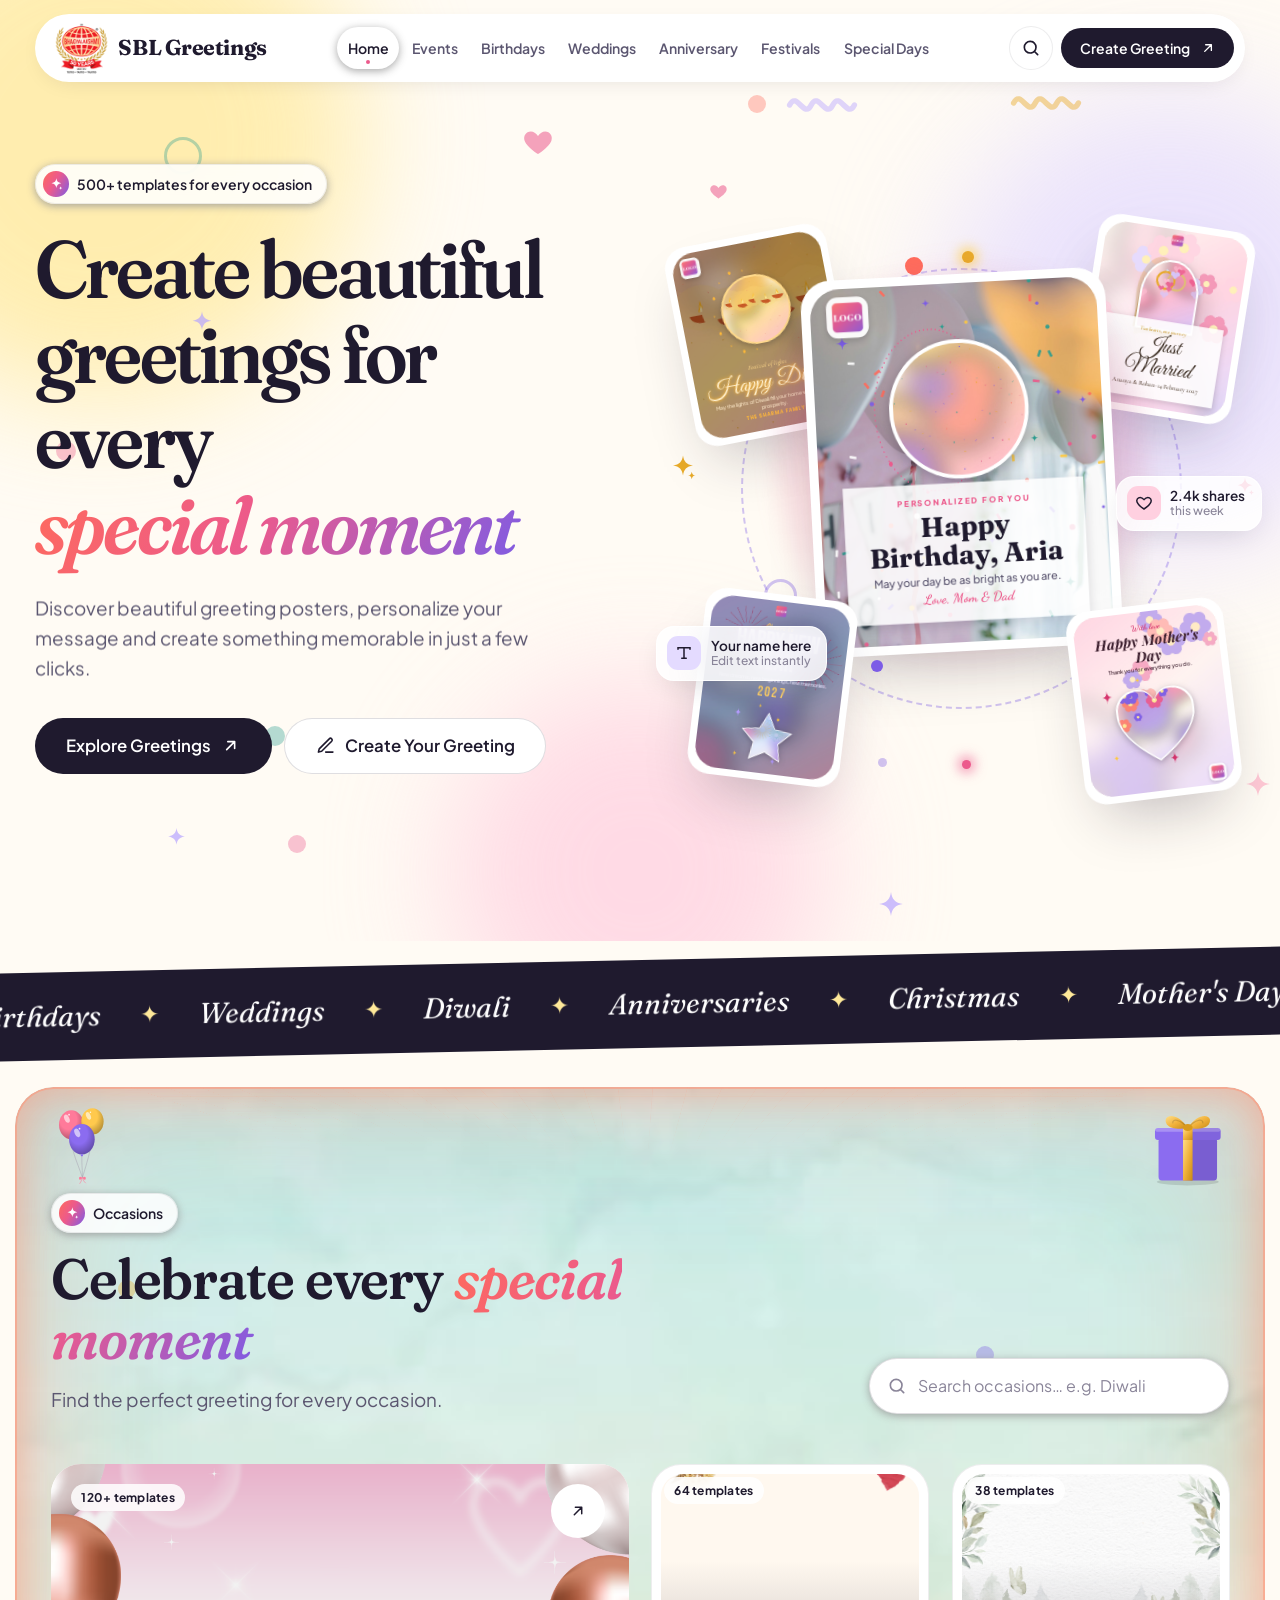
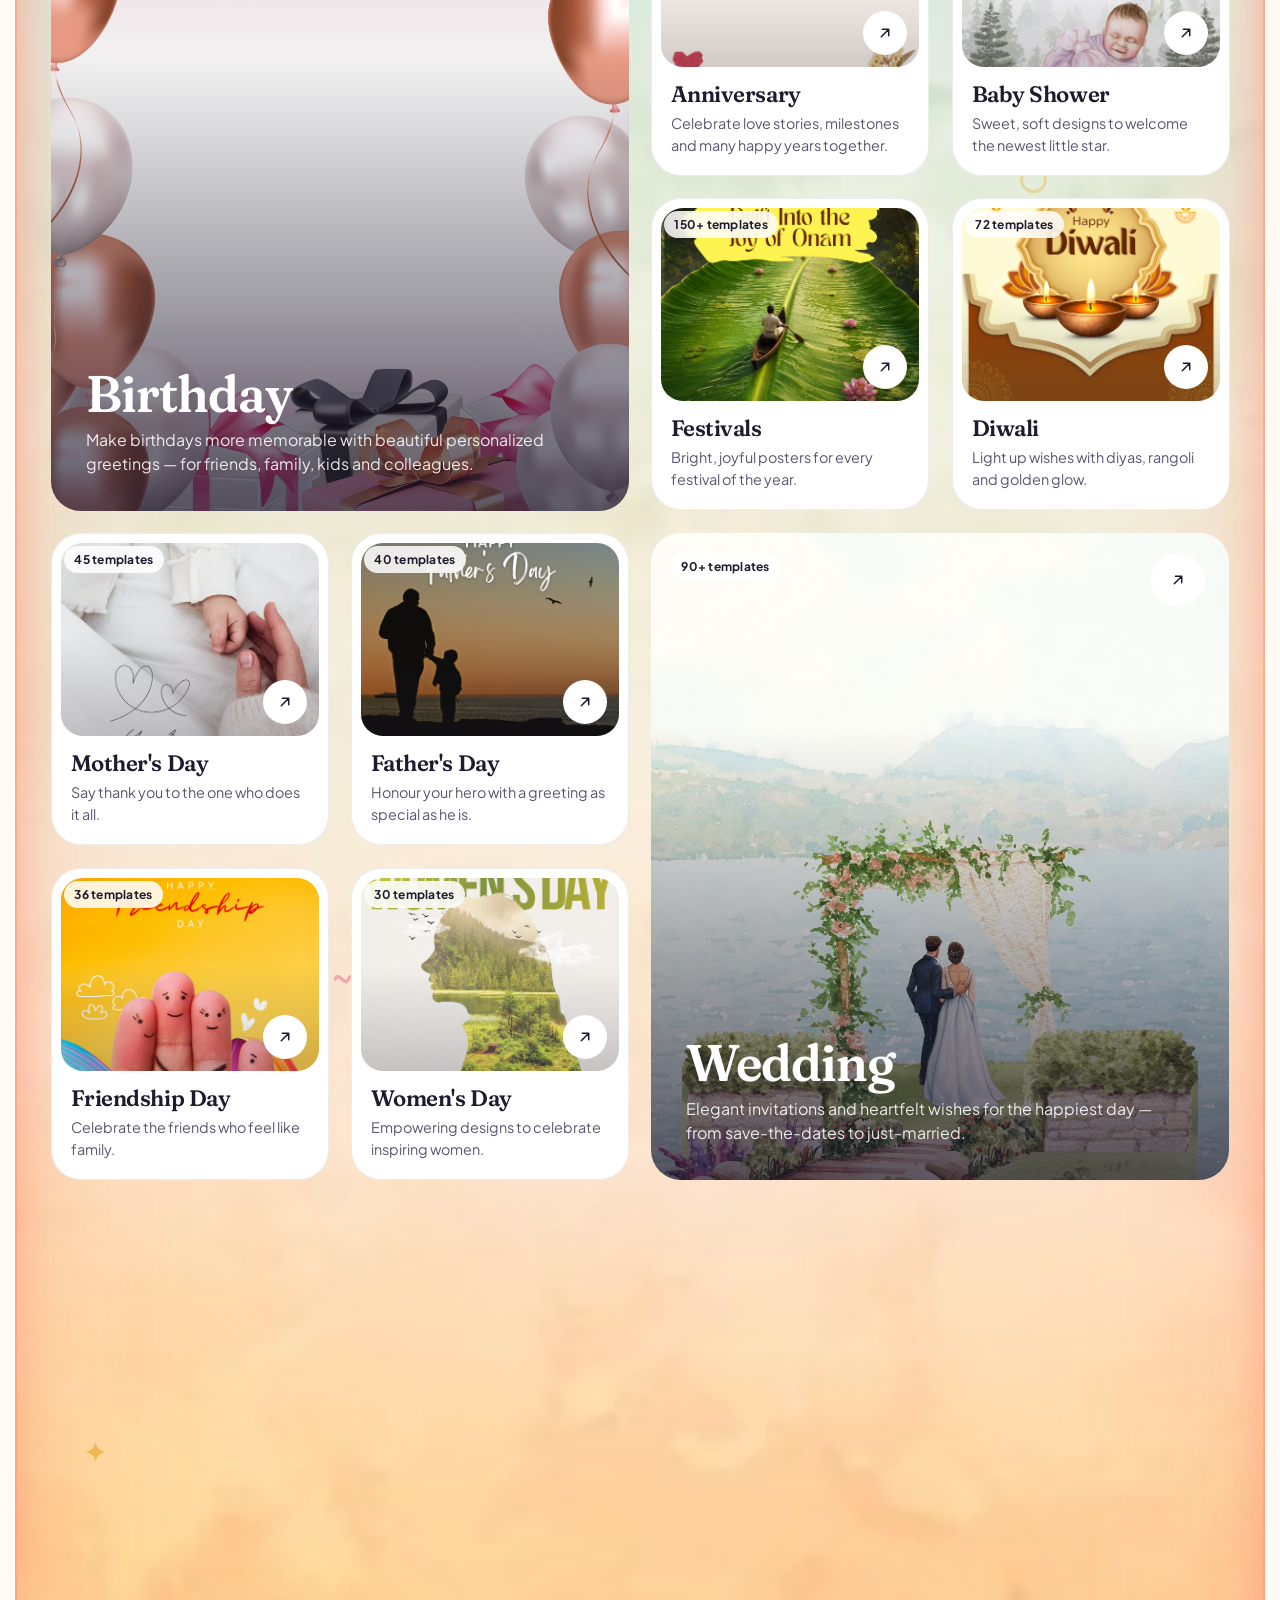
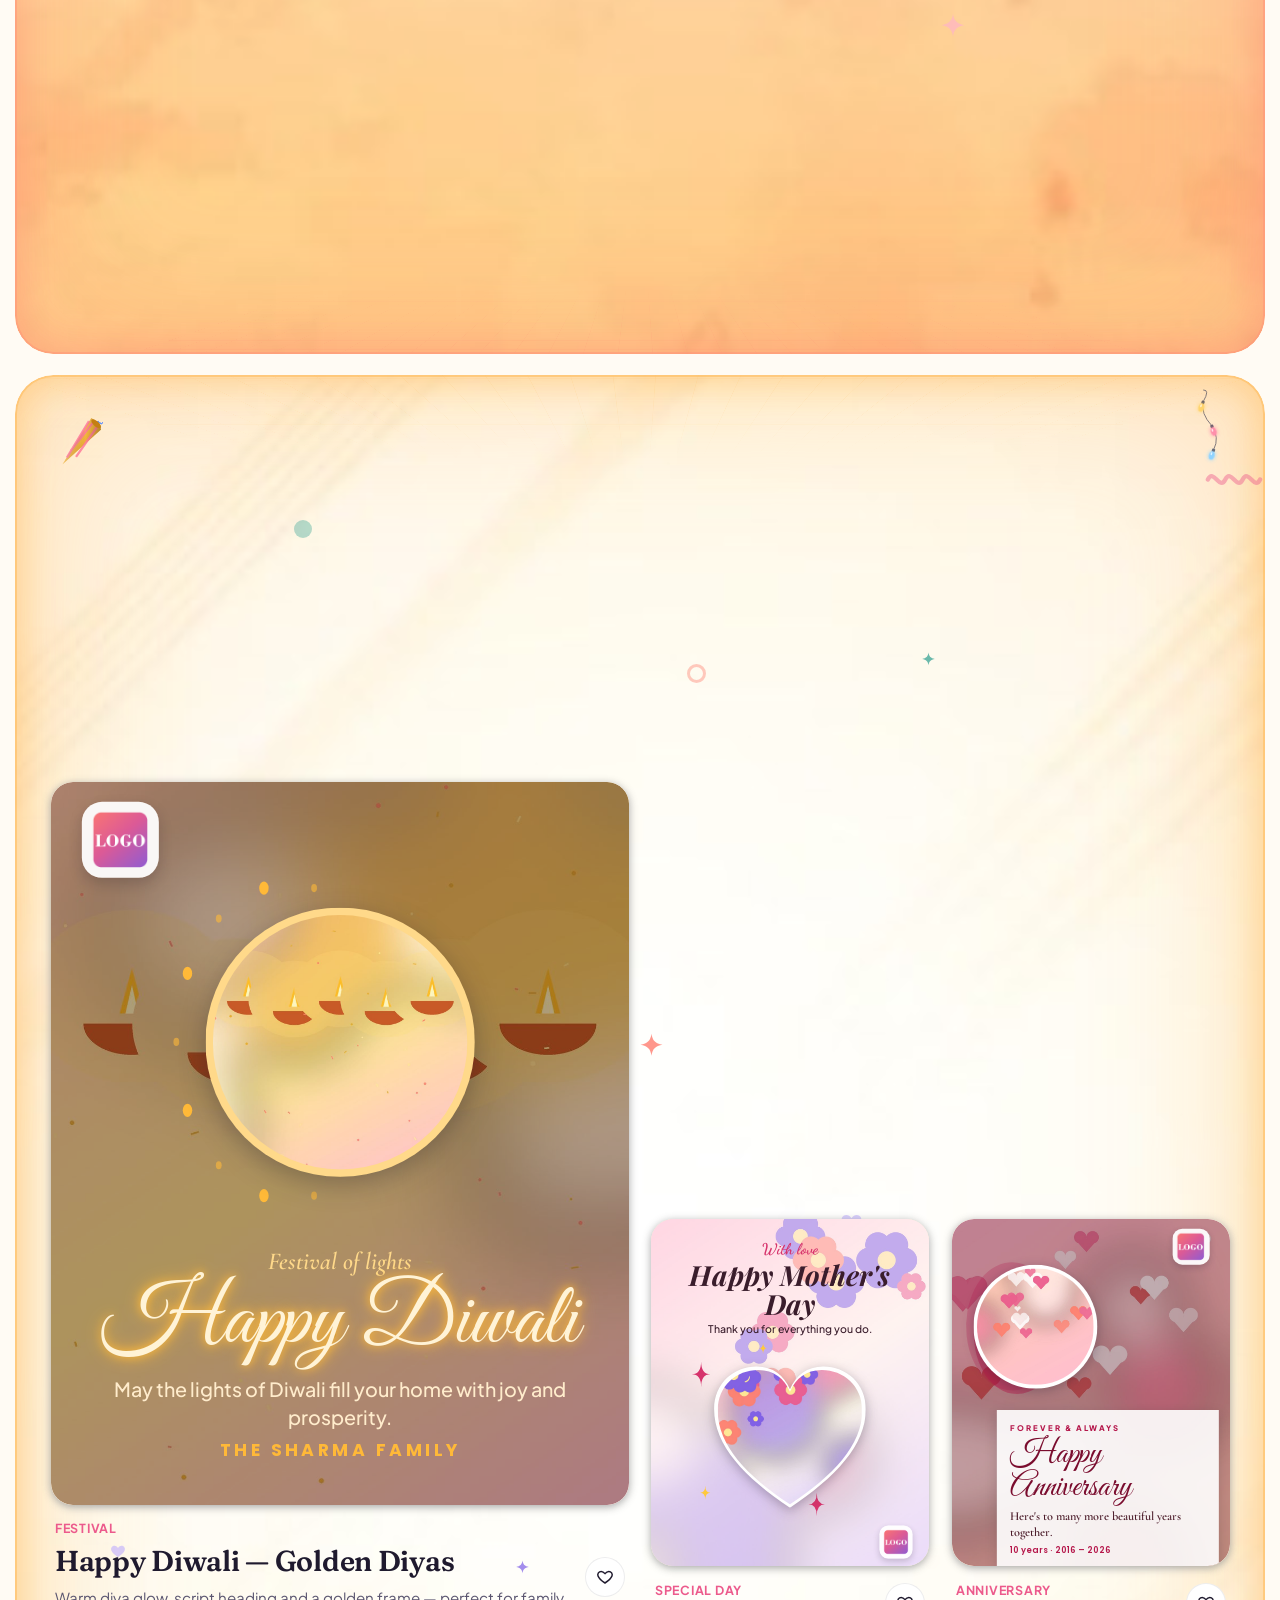
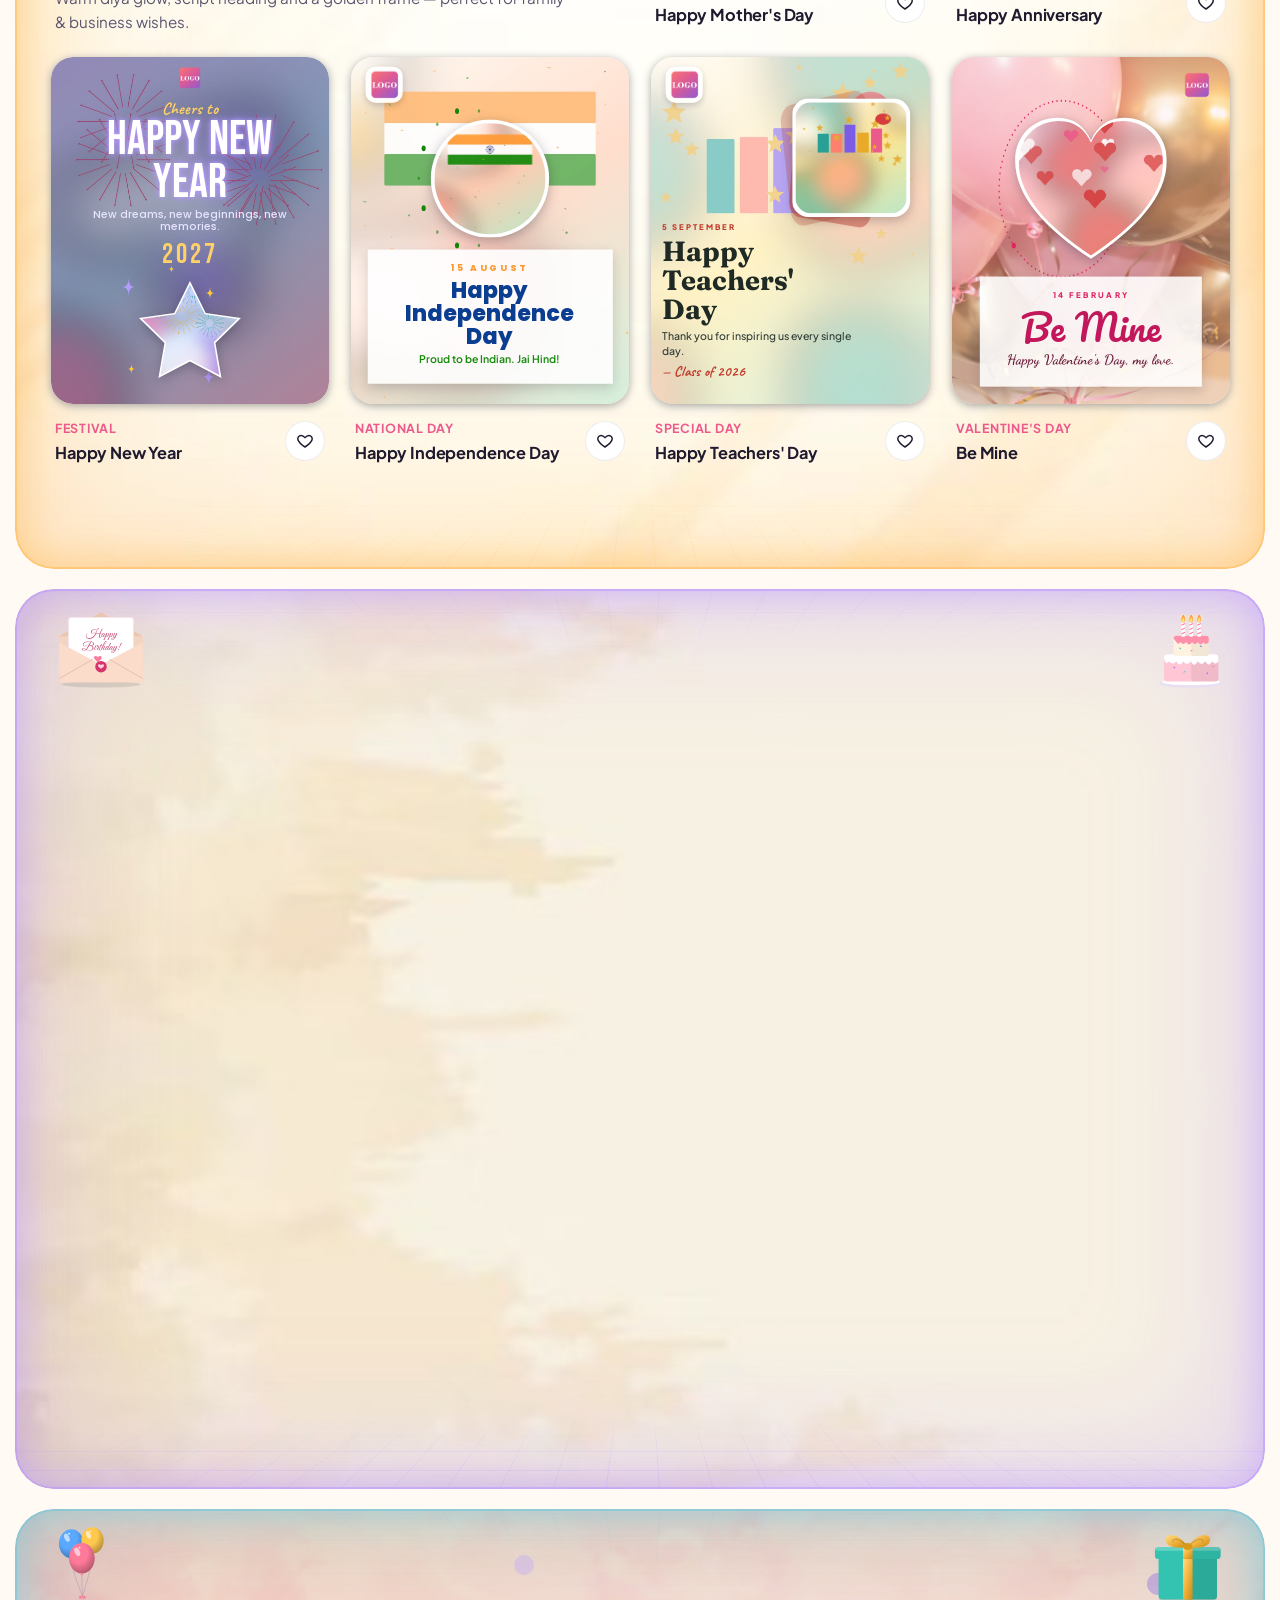
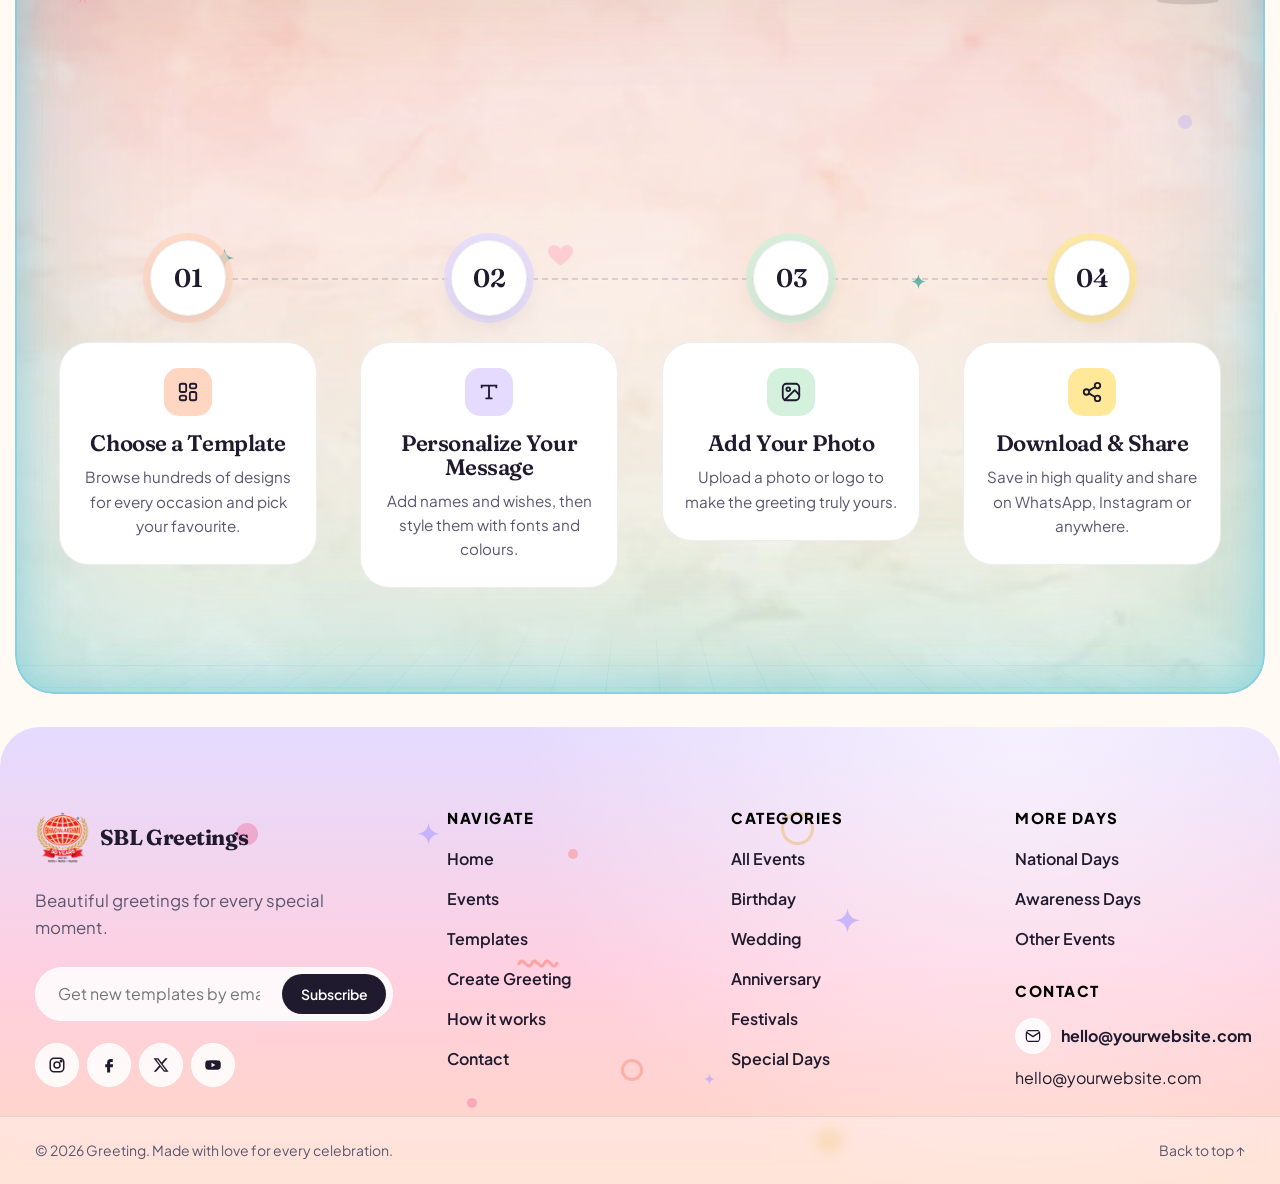
==== commit 469079a7: "Remove phone contact and fix email link in footer" ====
--- a/frontend/index2.html
+++ b/frontend/index2.html
@@ -2698,16 +2698,12 @@
           <br>
           <h3>Contact</h3>
           <ul class="footer-contact">
-            <li><a href="tel:+919876543210" aria-label="Call us on +91 98765 43210"><svg viewBox="0 0 24 24"
-                  aria-hidden="true">
-                  <path
-                    d="M22 16.9v3a2 2 0 0 1-2.2 2 19.8 19.8 0 0 1-8.6-3.1 19.5 19.5 0 0 1-6-6A19.8 19.8 0 0 1 2.1 4.2 2 2 0 0 1 4.1 2h3a2 2 0 0 1 2 1.7c.1 1 .4 1.9.7 2.8a2 2 0 0 1-.5 2.1L8.1 9.9a16 16 0 0 0 6 6l1.3-1.3a2 2 0 0 1 2.1-.4c.9.3 1.8.6 2.8.7a2 2 0 0 1 1.7 2z" />
-                </svg><span>+91 98765 43210</span></a></li>
             <li><a href="mailto:hello@yourwebsite.com" aria-label="Email us at hello@yourwebsite.com"><svg
                   viewBox="0 0 24 24" aria-hidden="true">
                   <rect x="2" y="4" width="20" height="16" rx="3" />
                   <path d="m3 7 9 6 9-6" />
                 </svg><span>hello@yourwebsite.com</span></a></li>
+              </svg><span>hello@yourwebsite.com</span></a></li>
           </ul>
 
         </div>
@@ -2820,4 +2816,4 @@
   <script src="js/home.js"></script>
 </body>
 
-</html>+</html>
